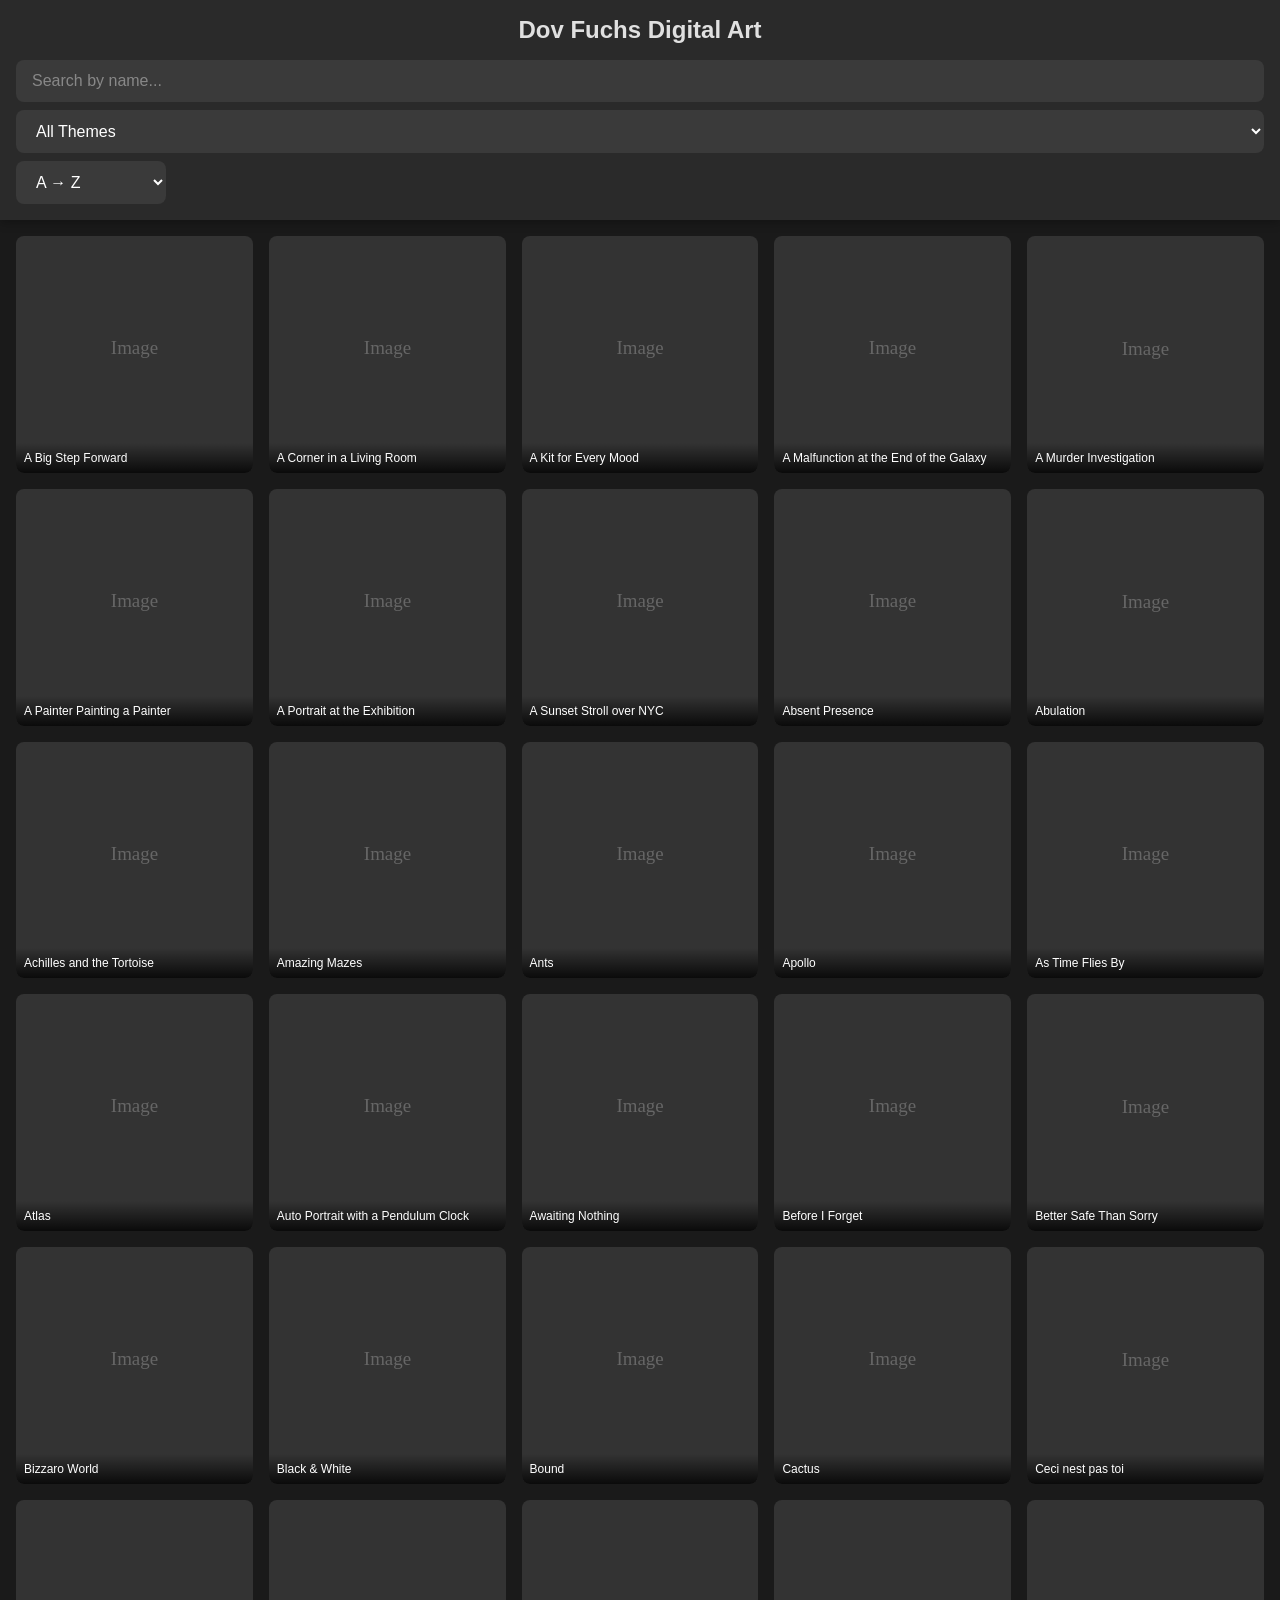
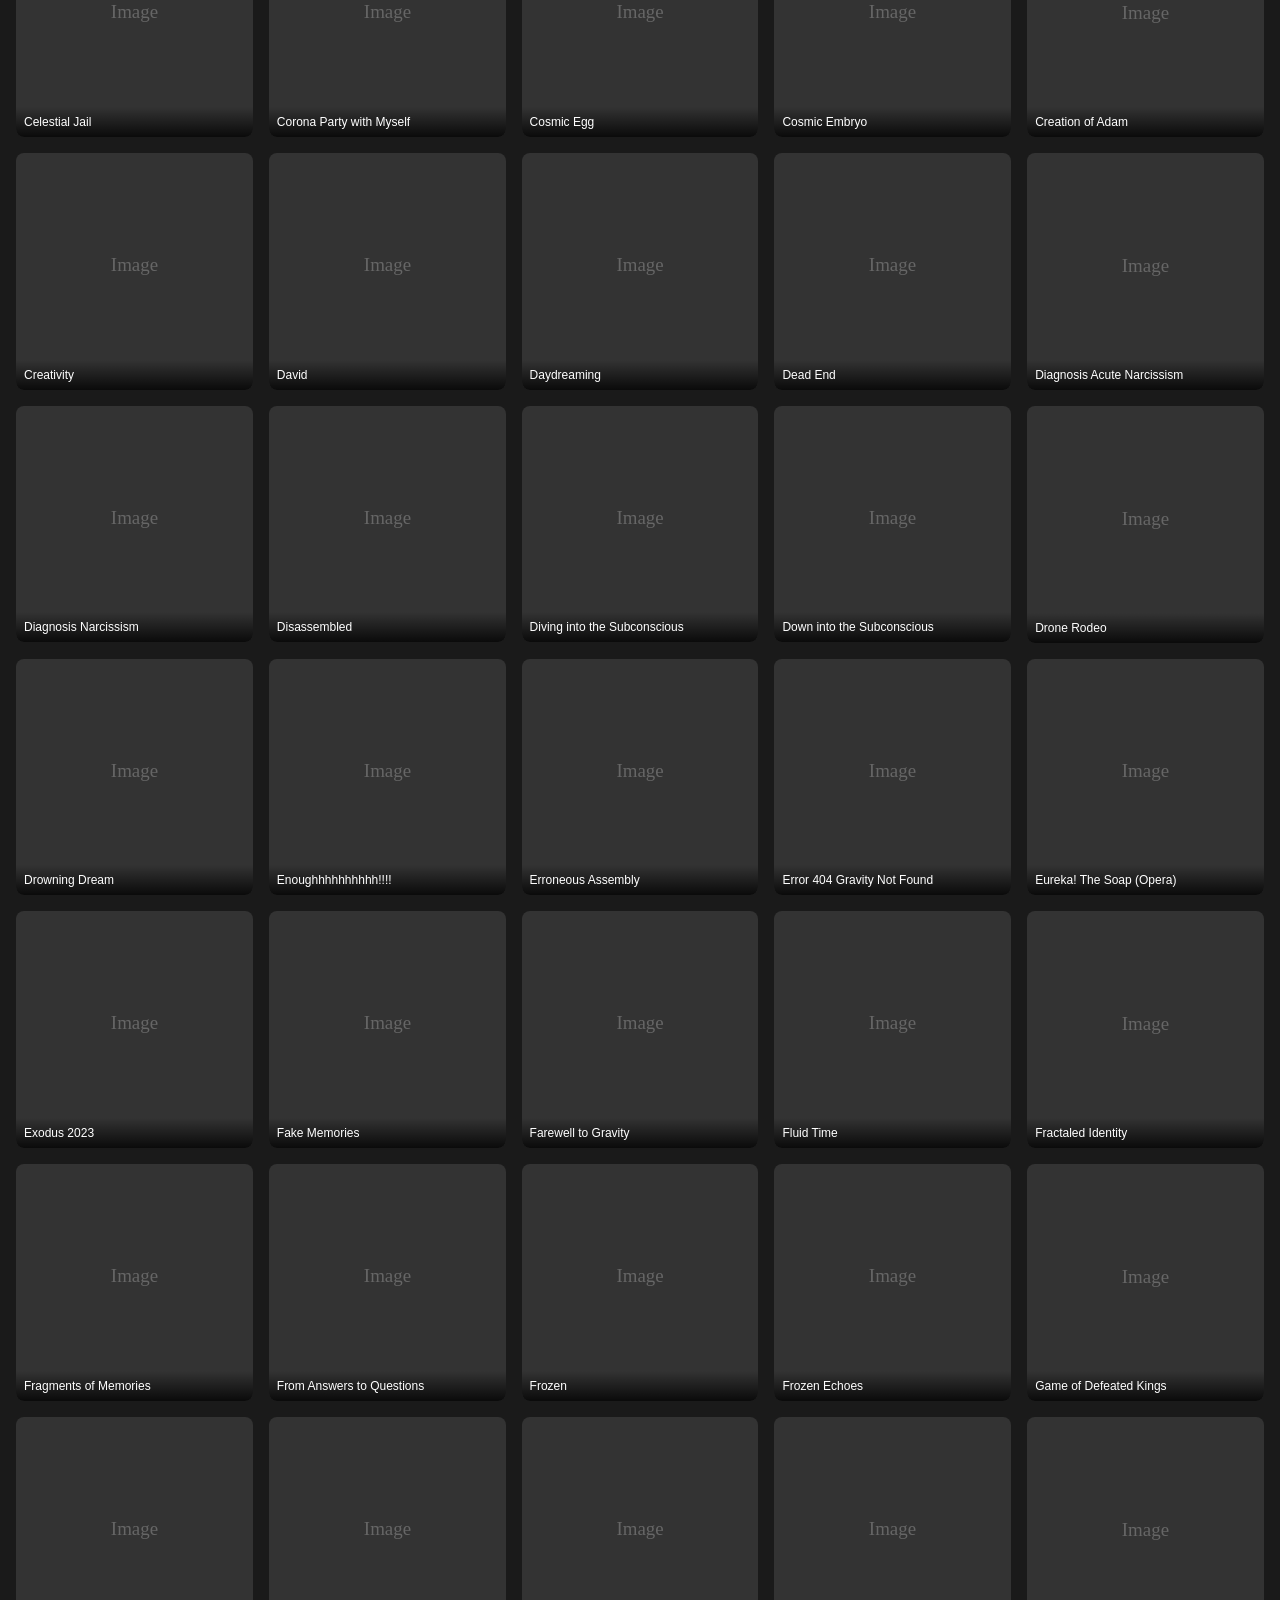
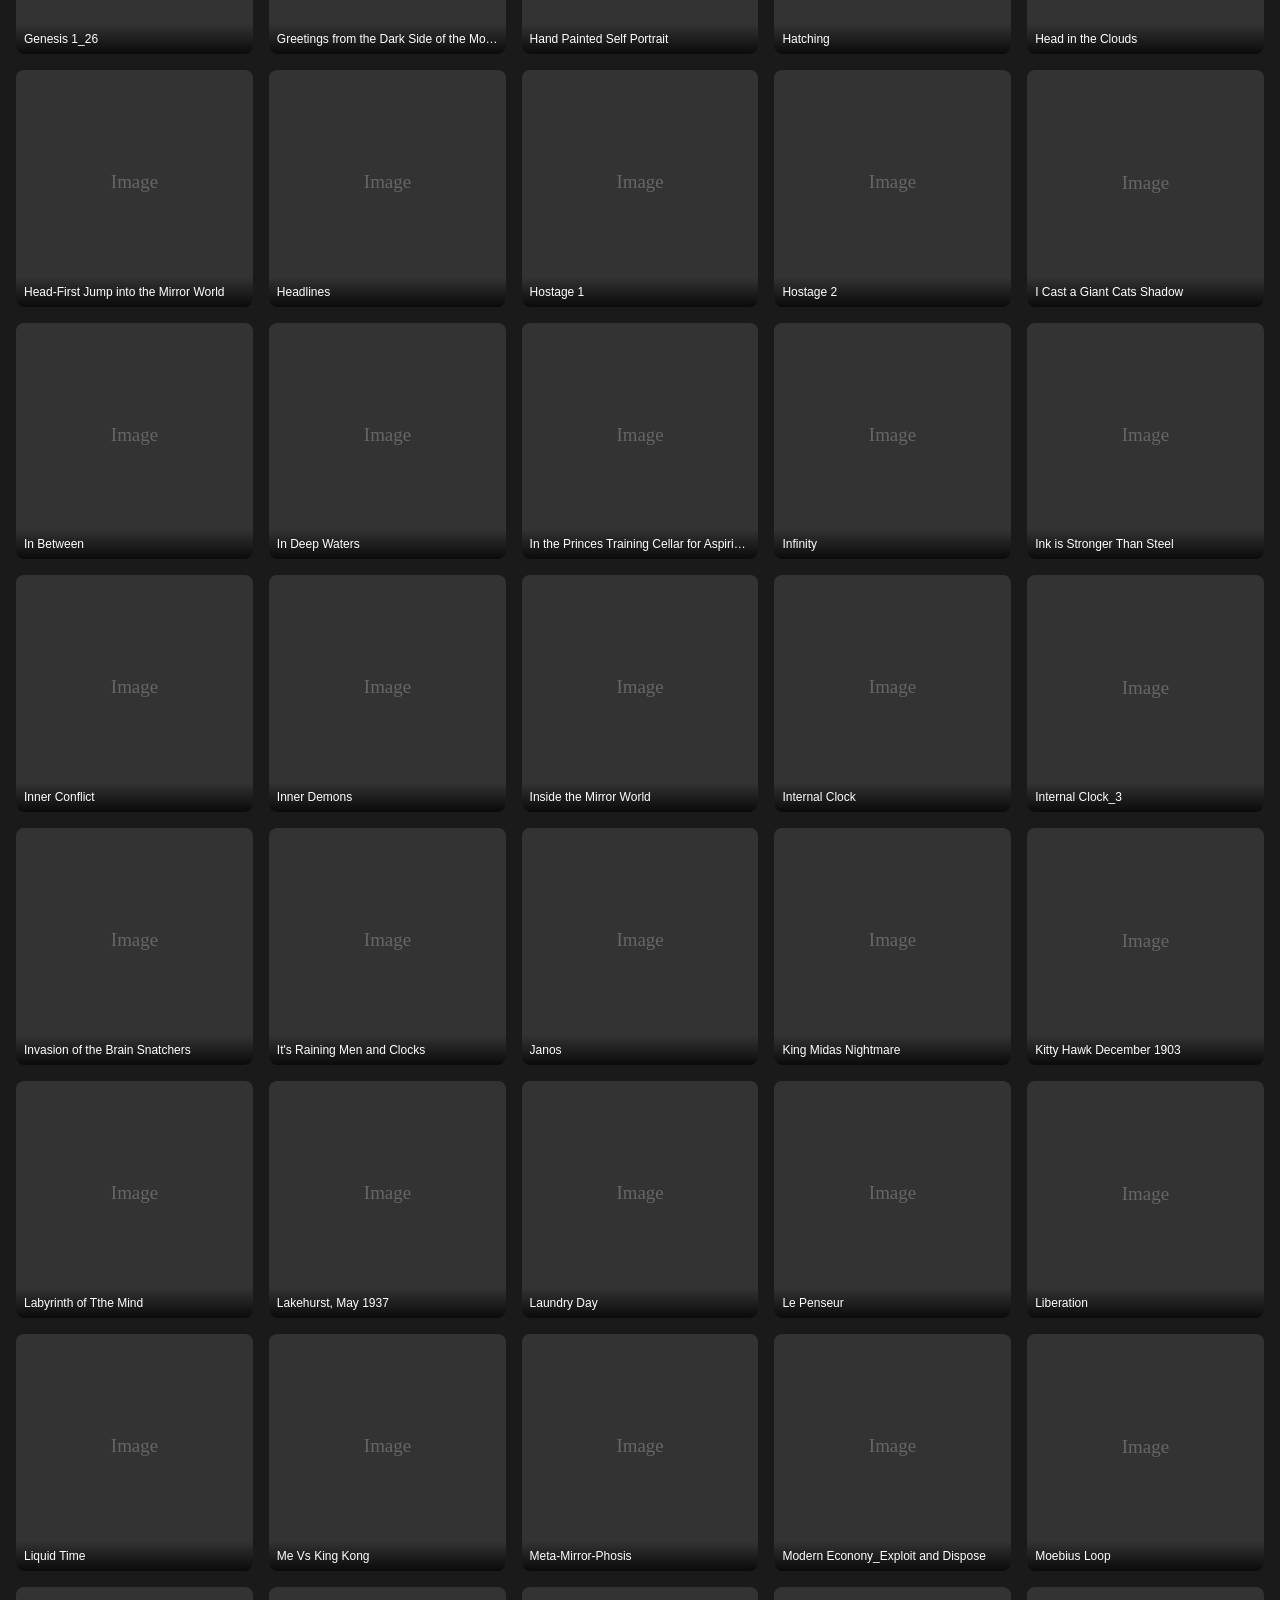
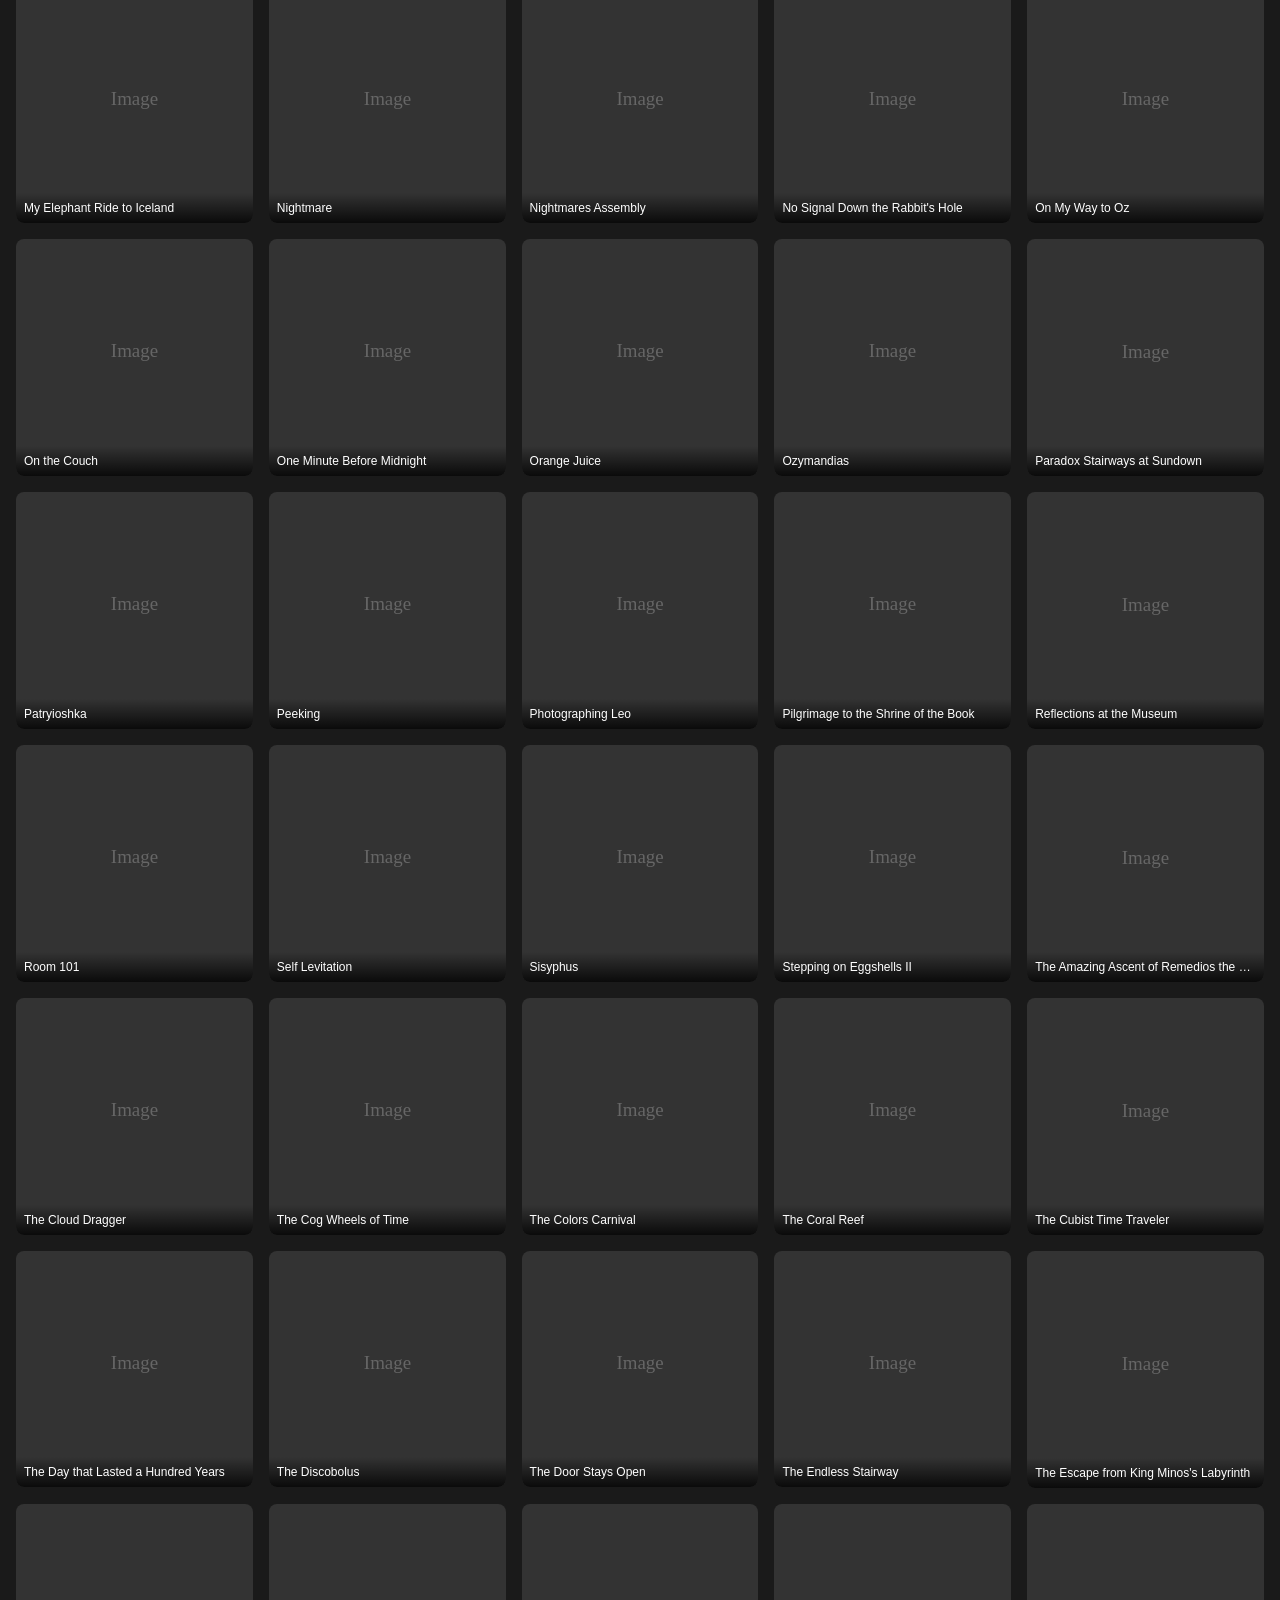
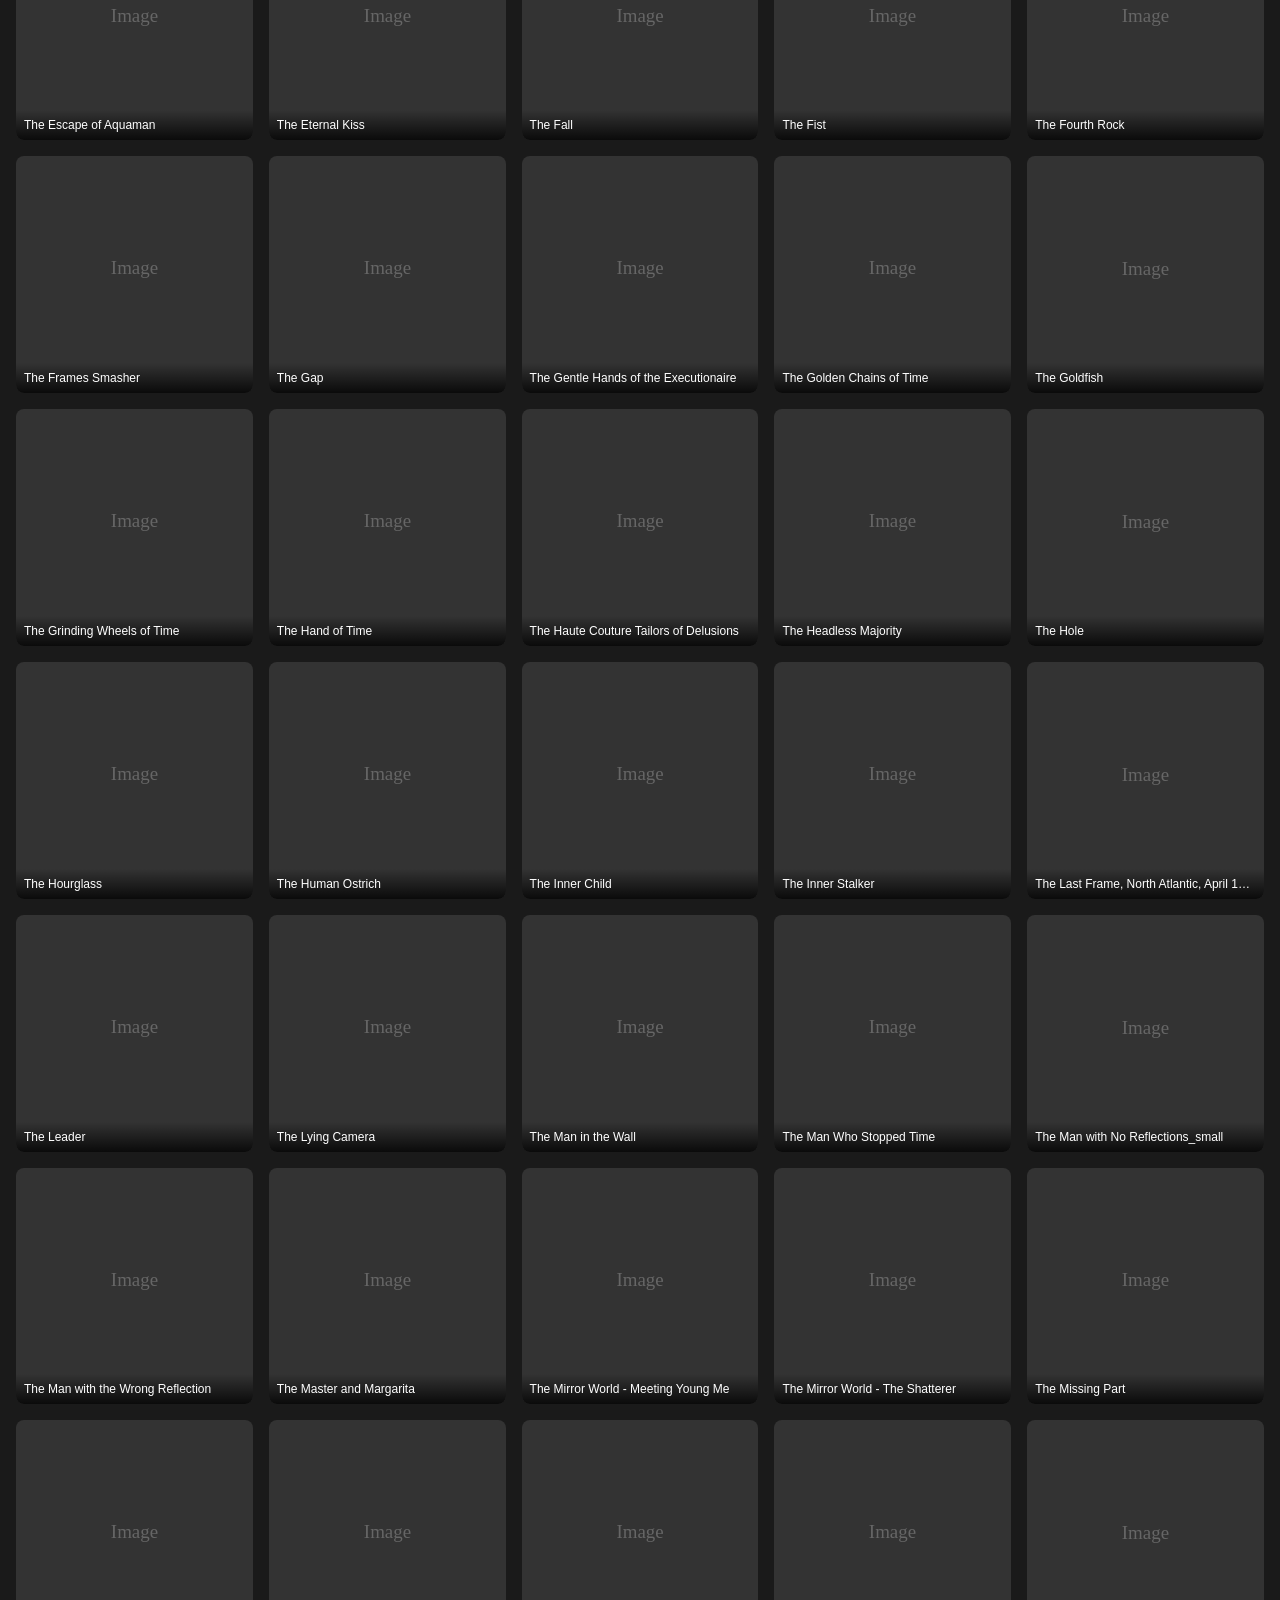
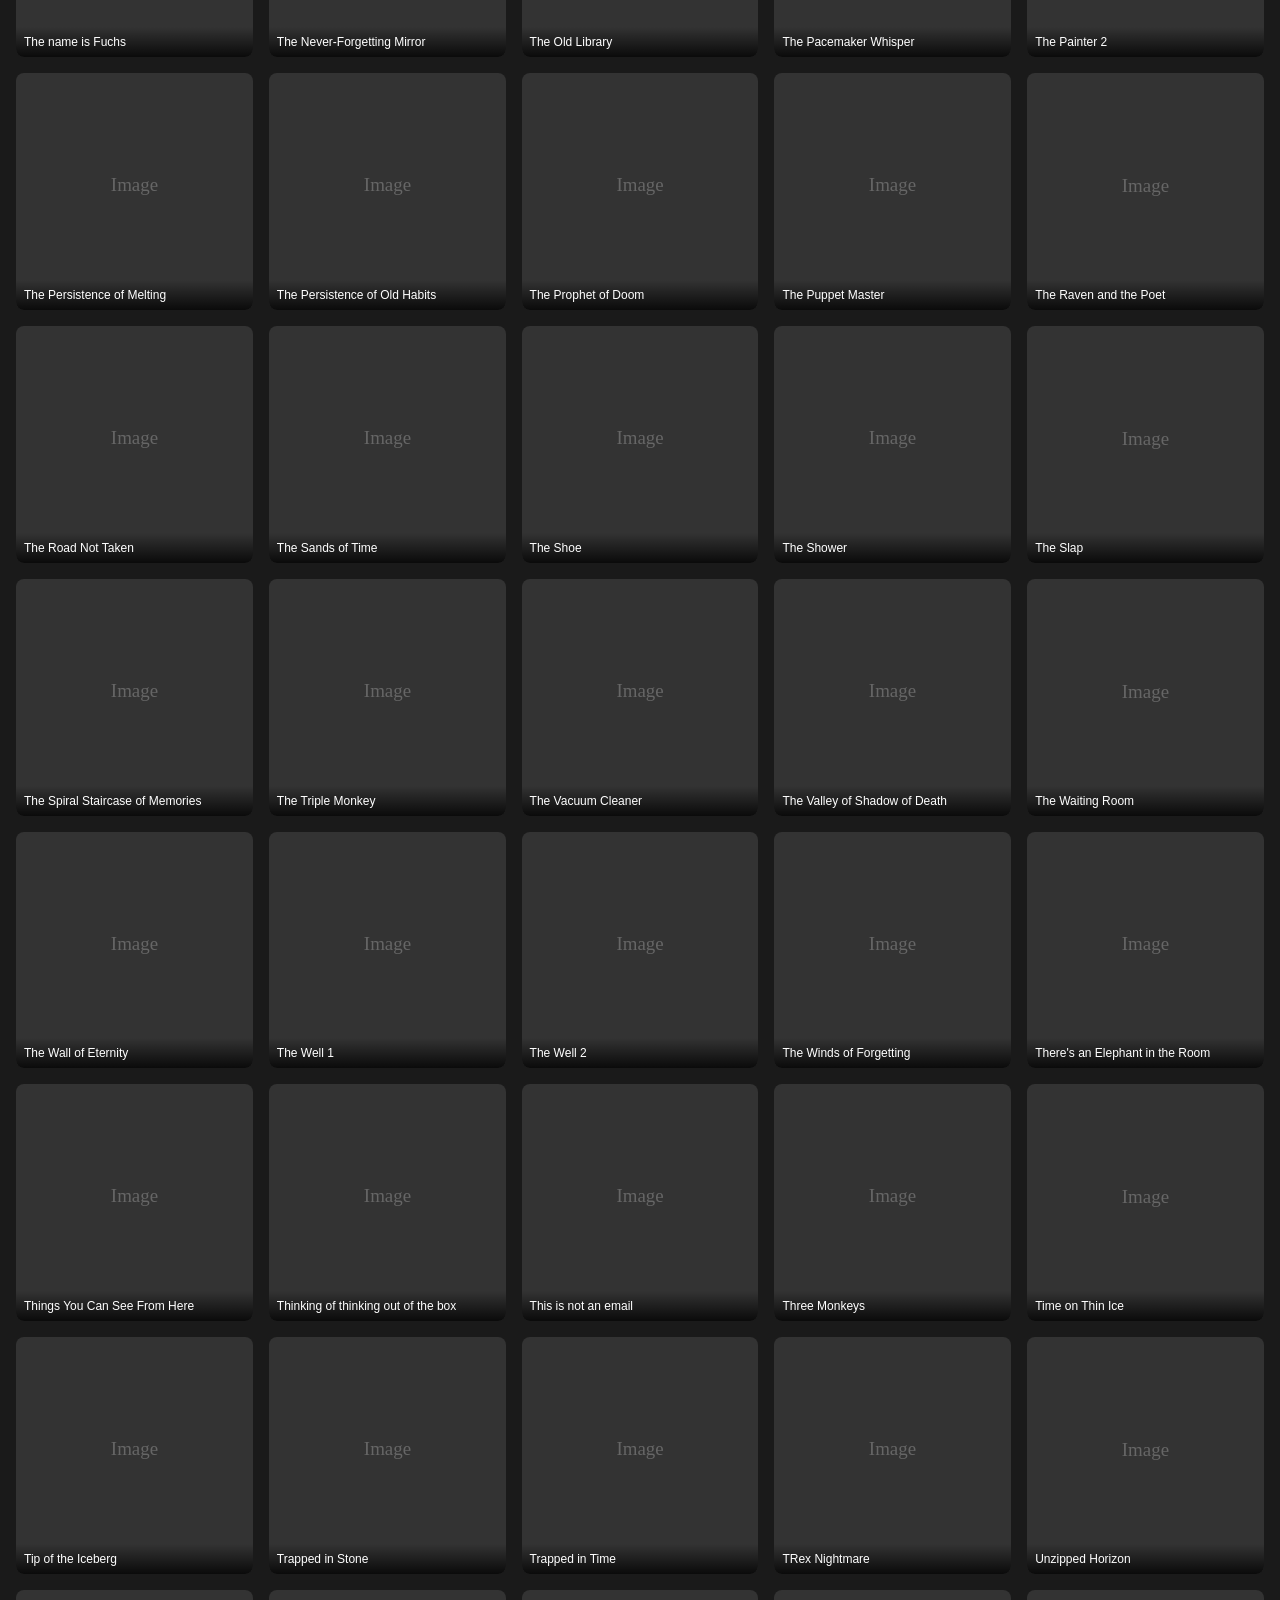
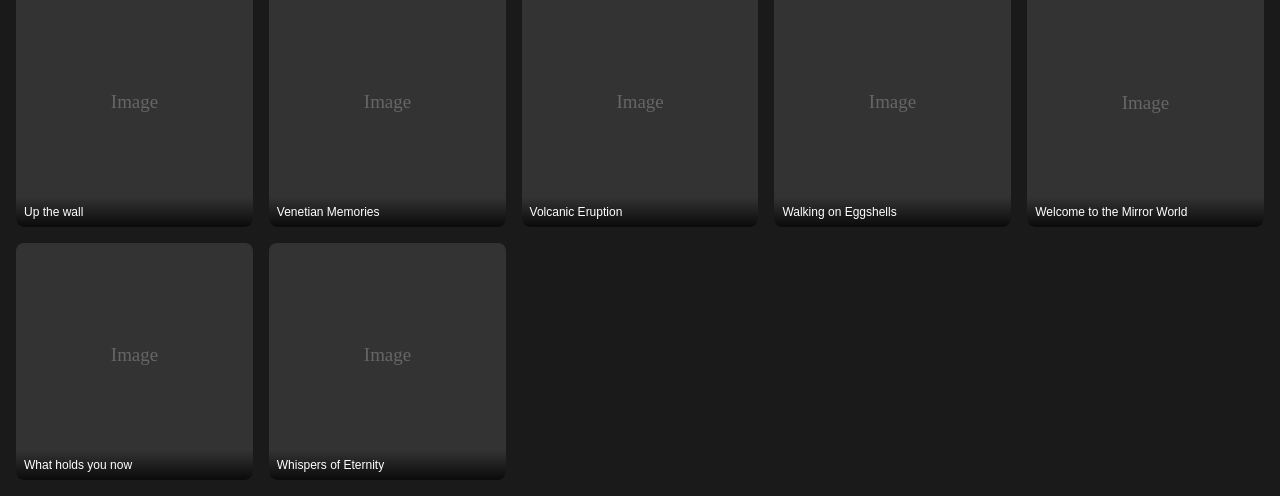
==== index.html @ aab22cb9 "Initial commit (static app)" ====
<!DOCTYPE html>
<html lang="en">
<head>
    <meta charset="UTF-8">
    <meta name="viewport" content="width=device-width, initial-scale=1.0">
    <title>Dov Fuchs Digital Art</title>
    <link rel="stylesheet" href="style.css">
    <link rel="manifest" href="manifest.json">
    <link rel="apple-touch-icon" href="Icon.jpg">
</head>
<body>
    <header>
        <h1>Dov Fuchs Digital Art</h1>
        <div class="search-container">
            <input type="text" id="searchInput" placeholder="Search by name...">
            <select id="themeFilter">
                <option value="">All Themes</option>
            </select>
            <select id="sortOrder">
                <option value="a-z">A → Z</option>
                <option value="z-a">Z → A</option>
                <option value="newest">Newest First</option>
                <option value="oldest">Oldest First</option>
                <option value="random">Random</option>
            </select>
        </div>
    </header>

    <main>
        <div id="gallery" class="gallery"></div>
    </main>

    <div id="modal" class="modal">
        <div class="modal-content">
            <span class="close">&times;</span>
            <img id="modalImage" src="" alt="">
            <div class="modal-info">
                <h2 id="modalTitle"></h2>
                <p id="modalDescription"></p>
                <div id="modalThemes" class="themes"></div>
            </div>
        </div>
    </div>

    <div id="loading" class="loading">Loading images...</div>

    <script src="app.js"></script>
</body>
</html>
---- style.css ----
* {
    margin: 0;
    padding: 0;
    box-sizing: border-box;
}

body {
    font-family: -apple-system, BlinkMacSystemFont, 'Segoe UI', Roboto, Oxygen, Ubuntu, sans-serif;
    background-color: #1a1a1a;
    color: #fff;
    min-height: 100vh;
}

header {
    background-color: #2a2a2a;
    padding: 1rem;
    position: sticky;
    top: 0;
    z-index: 100;
    box-shadow: 0 2px 10px rgba(0, 0, 0, 0.3);
}

header h1 {
    font-size: 1.5rem;
    margin-bottom: 1rem;
    text-align: center;
    color: #e0e0e0;
}

.search-container {
    display: flex;
    gap: 0.5rem;
    flex-wrap: wrap;
}

#searchInput {
    flex: 1;
    min-width: 200px;
    padding: 0.75rem 1rem;
    border: none;
    border-radius: 8px;
    background-color: #3a3a3a;
    color: #fff;
    font-size: 1rem;
}

#searchInput::placeholder {
    color: #888;
}

#searchInput:focus {
    outline: 2px solid #4a9eff;
}

#themeFilter,
#sortOrder {
    padding: 0.75rem 1rem;
    border: none;
    border-radius: 8px;
    background-color: #3a3a3a;
    color: #fff;
    font-size: 1rem;
    cursor: pointer;
    min-width: 150px;
}

#themeFilter:focus,
#sortOrder:focus {
    outline: 2px solid #4a9eff;
}

main {
    padding: 1rem;
}

.gallery {
    display: grid;
    grid-template-columns: repeat(auto-fill, minmax(150px, 1fr));
    gap: 1rem;
}

@media (min-width: 768px) {
    .gallery {
        grid-template-columns: repeat(auto-fill, minmax(200px, 1fr));
    }
}

.gallery-item {
    position: relative;
    aspect-ratio: 1;
    border-radius: 8px;
    overflow: hidden;
    cursor: pointer;
    transition: transform 0.2s, box-shadow 0.2s;
}

.gallery-item:hover {
    transform: scale(1.02);
    box-shadow: 0 4px 20px rgba(0, 0, 0, 0.4);
}

.gallery-item img {
    width: 100%;
    height: 100%;
    object-fit: cover;
}

.gallery-item .title {
    position: absolute;
    bottom: 0;
    left: 0;
    right: 0;
    padding: 0.5rem;
    background: linear-gradient(transparent, rgba(0, 0, 0, 0.8));
    font-size: 0.75rem;
    white-space: nowrap;
    overflow: hidden;
    text-overflow: ellipsis;
}

/* Modal */
.modal {
    display: none;
    position: fixed;
    top: 0;
    left: 0;
    width: 100%;
    height: 100%;
    background-color: rgba(0, 0, 0, 0.95);
    z-index: 1000;
    overflow-y: auto;
}

.modal.active {
    display: flex;
    justify-content: center;
    align-items: flex-start;
    padding: 1rem;
}

.modal-content {
    max-width: 900px;
    width: 100%;
    margin-top: 2rem;
}

.close {
    position: fixed;
    top: 1rem;
    right: 1rem;
    font-size: 2rem;
    color: #fff;
    cursor: pointer;
    z-index: 1001;
    width: 40px;
    height: 40px;
    display: flex;
    align-items: center;
    justify-content: center;
    background-color: rgba(0, 0, 0, 0.5);
    border-radius: 50%;
}

.close:hover {
    background-color: rgba(255, 255, 255, 0.2);
}

#modalImage {
    width: 100%;
    border-radius: 8px;
}

.modal-info {
    padding: 1rem 0;
}

#modalTitle {
    font-size: 1.5rem;
    margin-bottom: 1rem;
    color: #fff;
}

#modalDescription {
    color: #ccc;
    line-height: 1.6;
    margin-bottom: 1rem;
}

.themes {
    display: flex;
    flex-wrap: wrap;
    gap: 0.5rem;
}

.theme-tag {
    background-color: #3a3a3a;
    padding: 0.25rem 0.75rem;
    border-radius: 20px;
    font-size: 0.8rem;
    color: #4a9eff;
}

/* Loading */
.loading {
    display: none;
    position: fixed;
    top: 50%;
    left: 50%;
    transform: translate(-50%, -50%);
    font-size: 1.2rem;
    color: #888;
}

.loading.active {
    display: block;
}

/* No results */
.no-results {
    grid-column: 1 / -1;
    text-align: center;
    padding: 2rem;
    color: #888;
    font-size: 1.2rem;
}
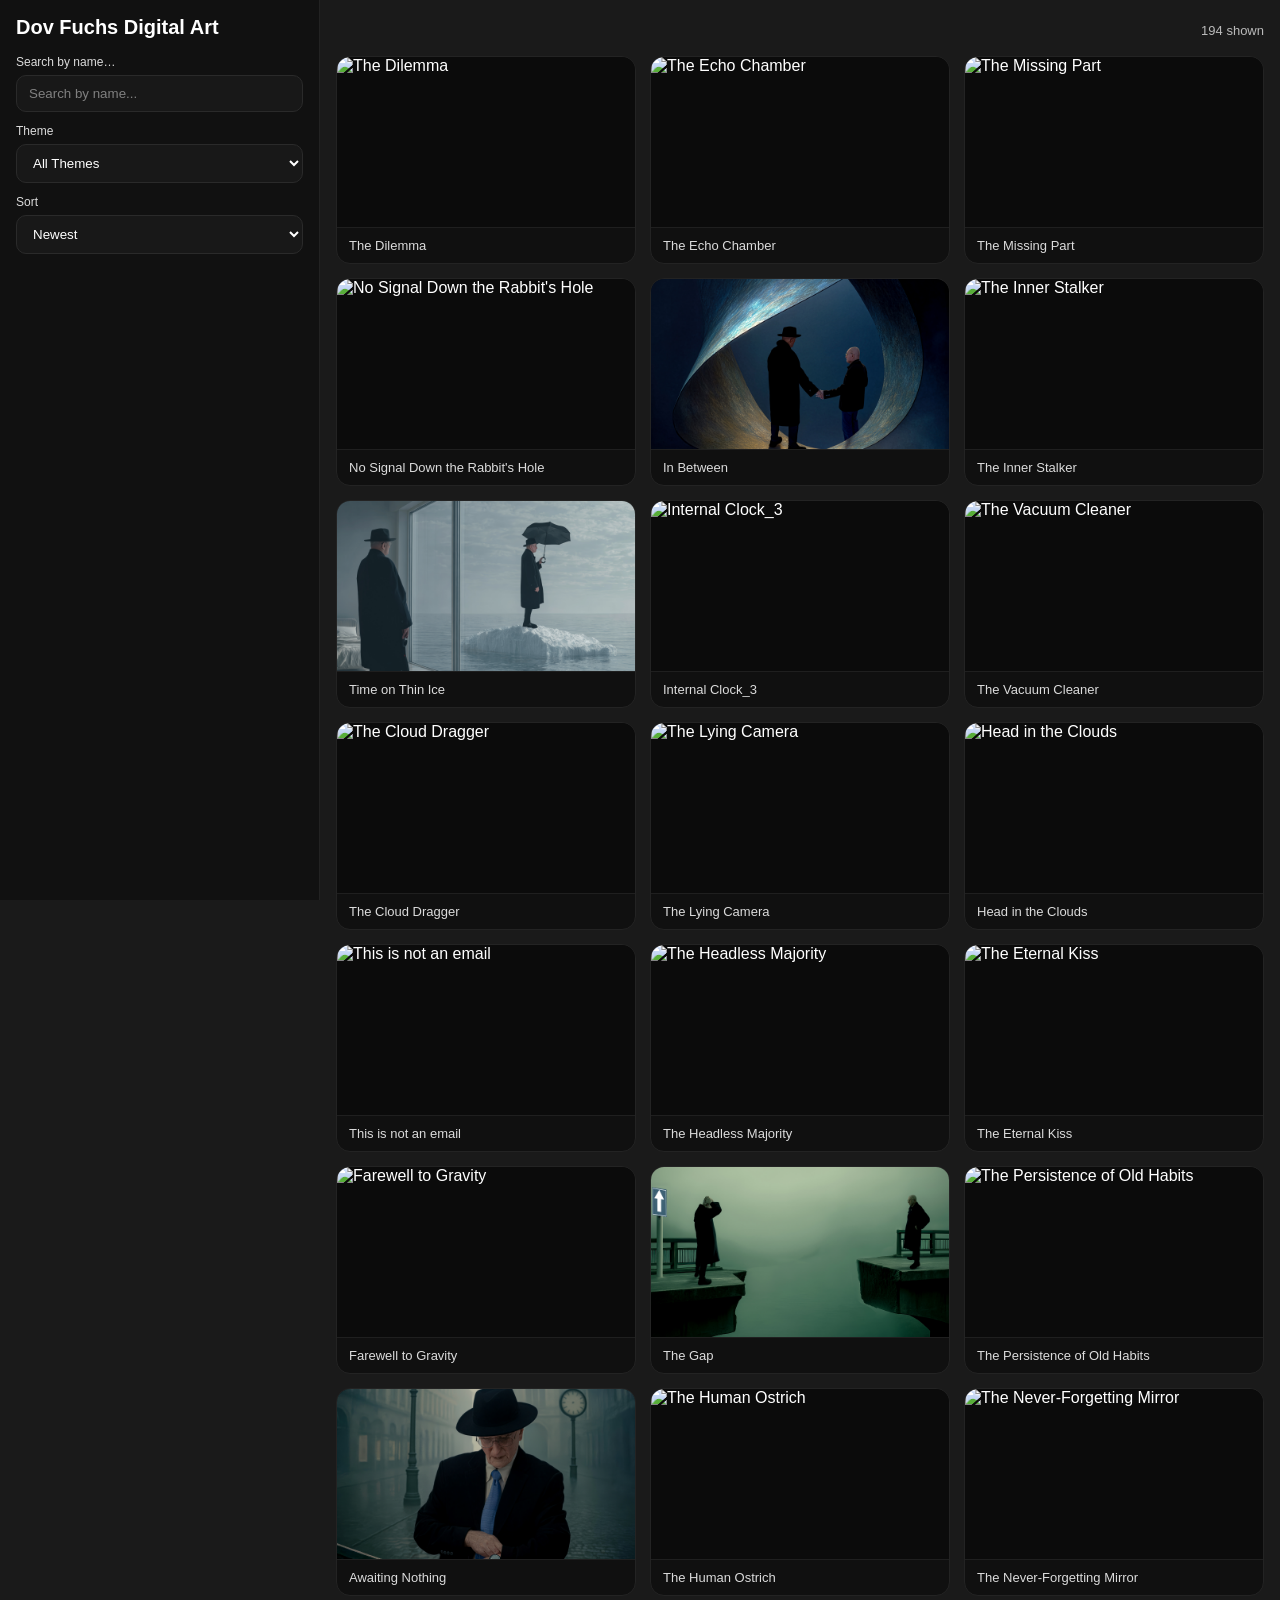
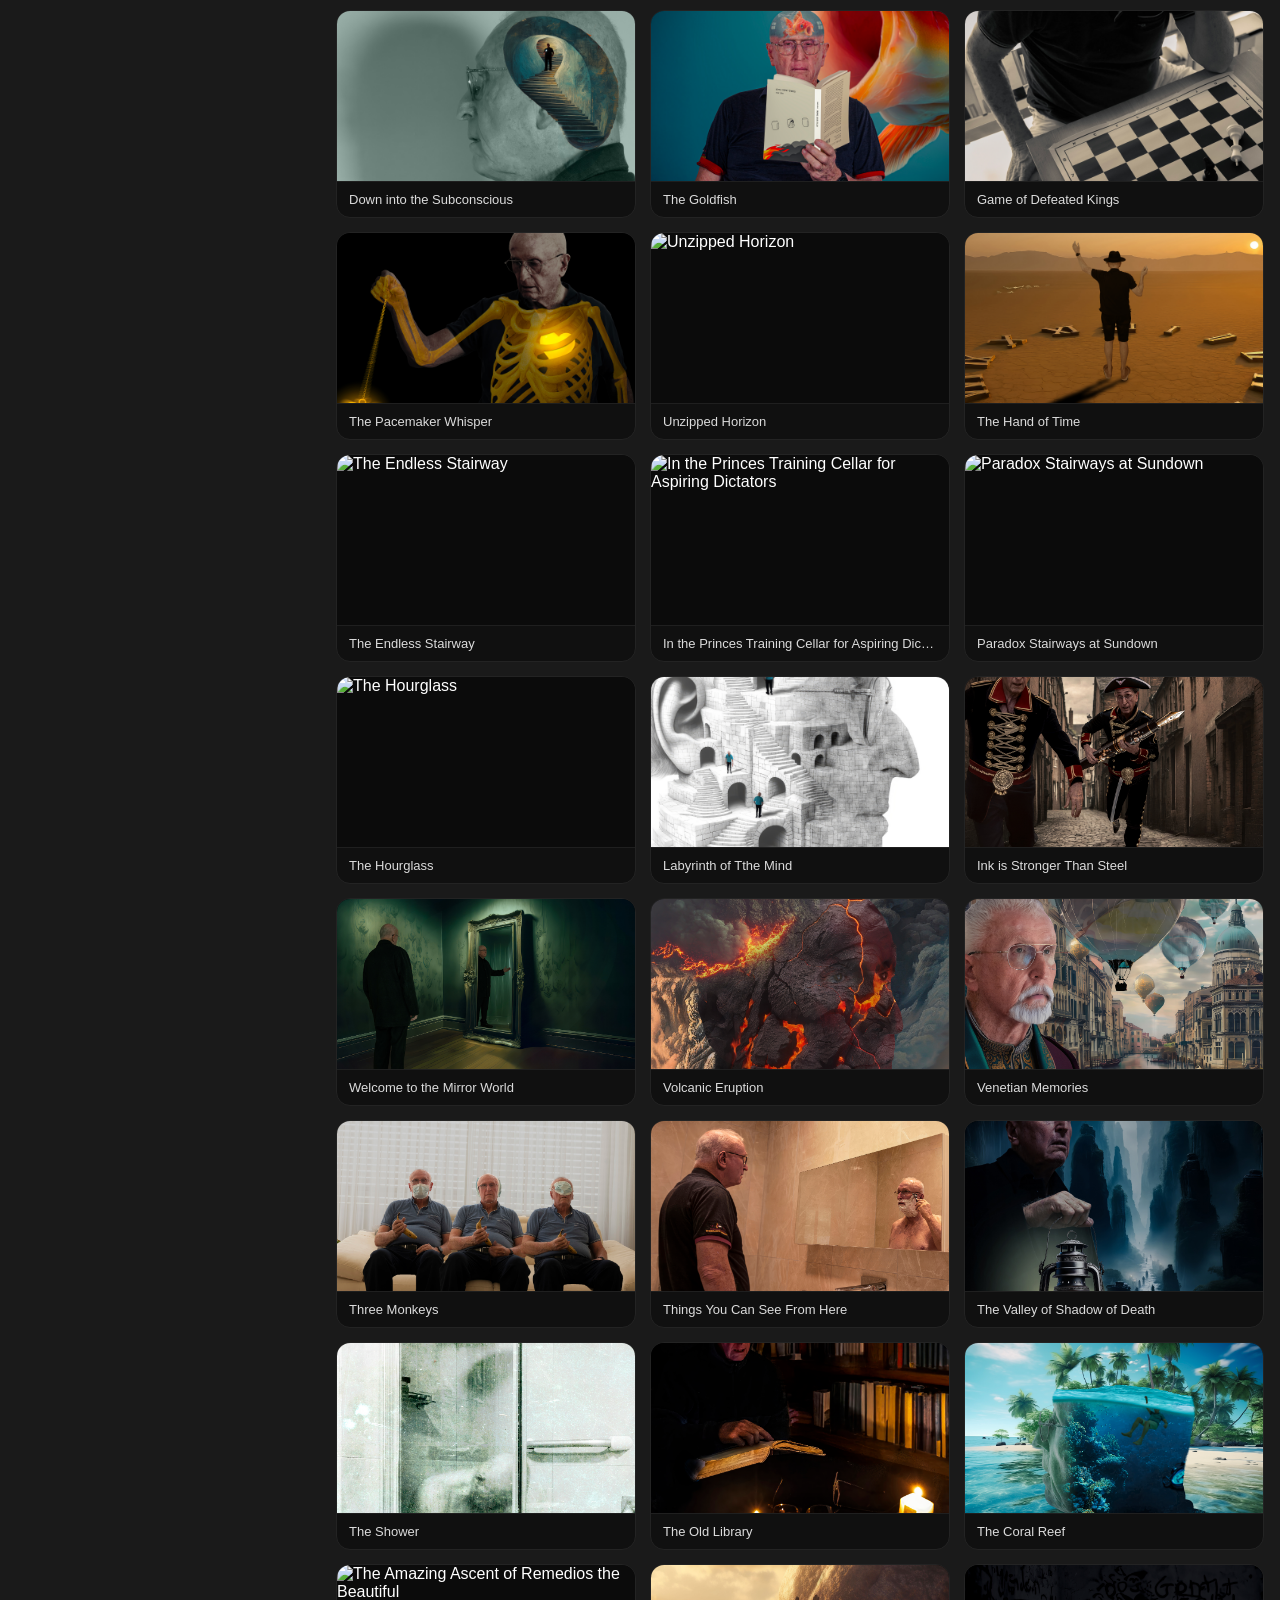
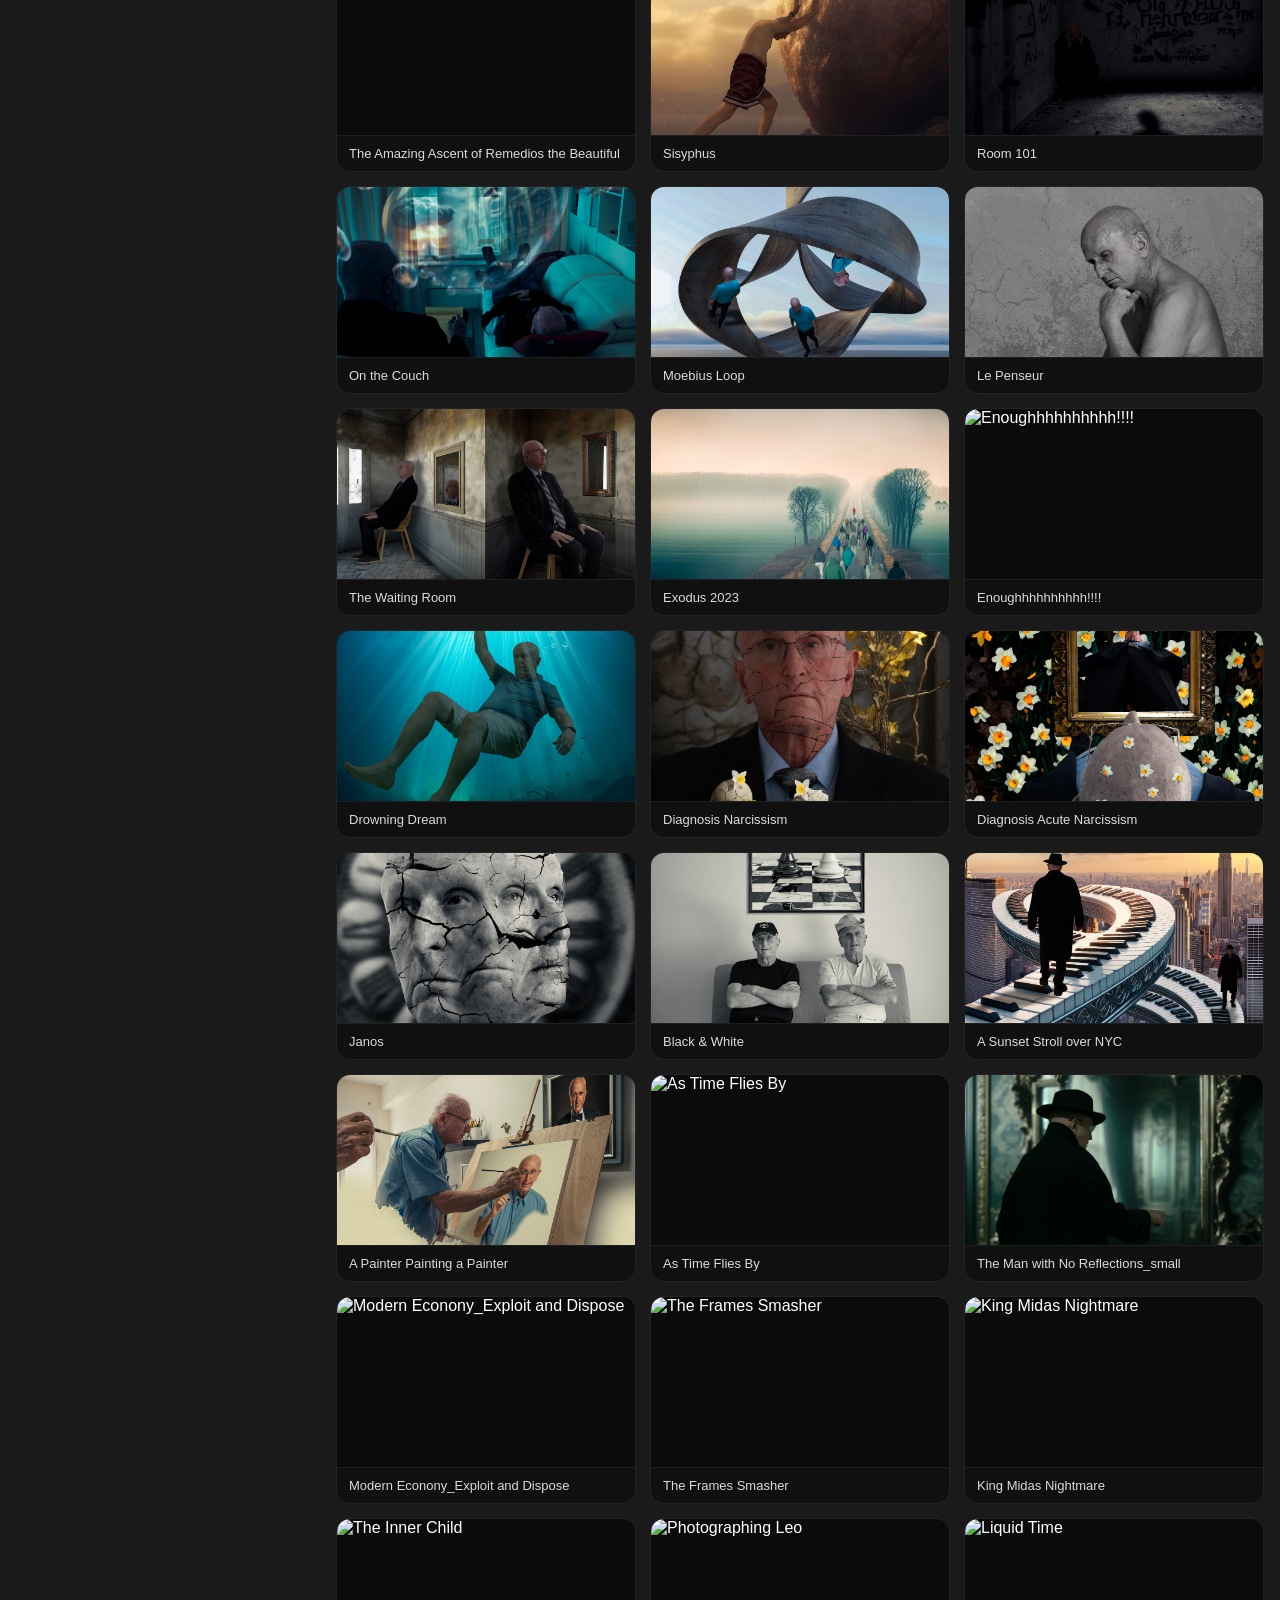
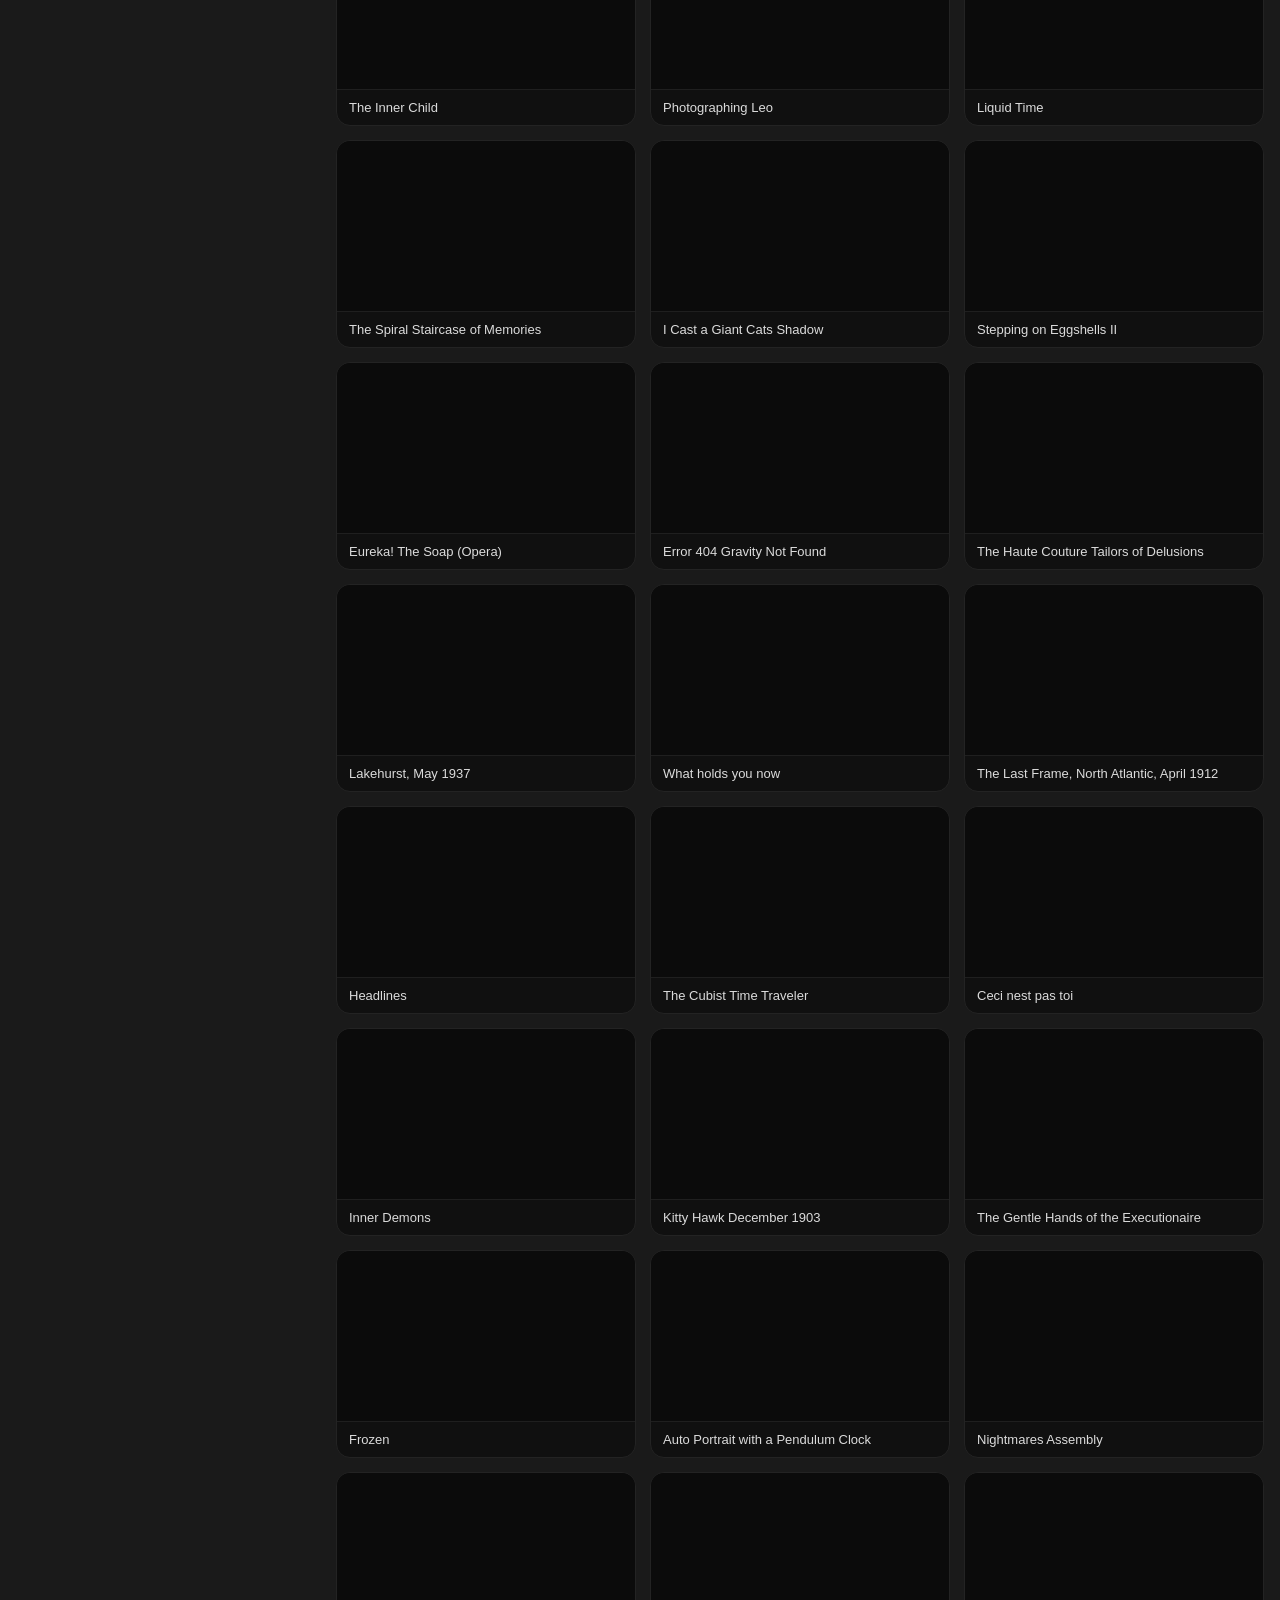
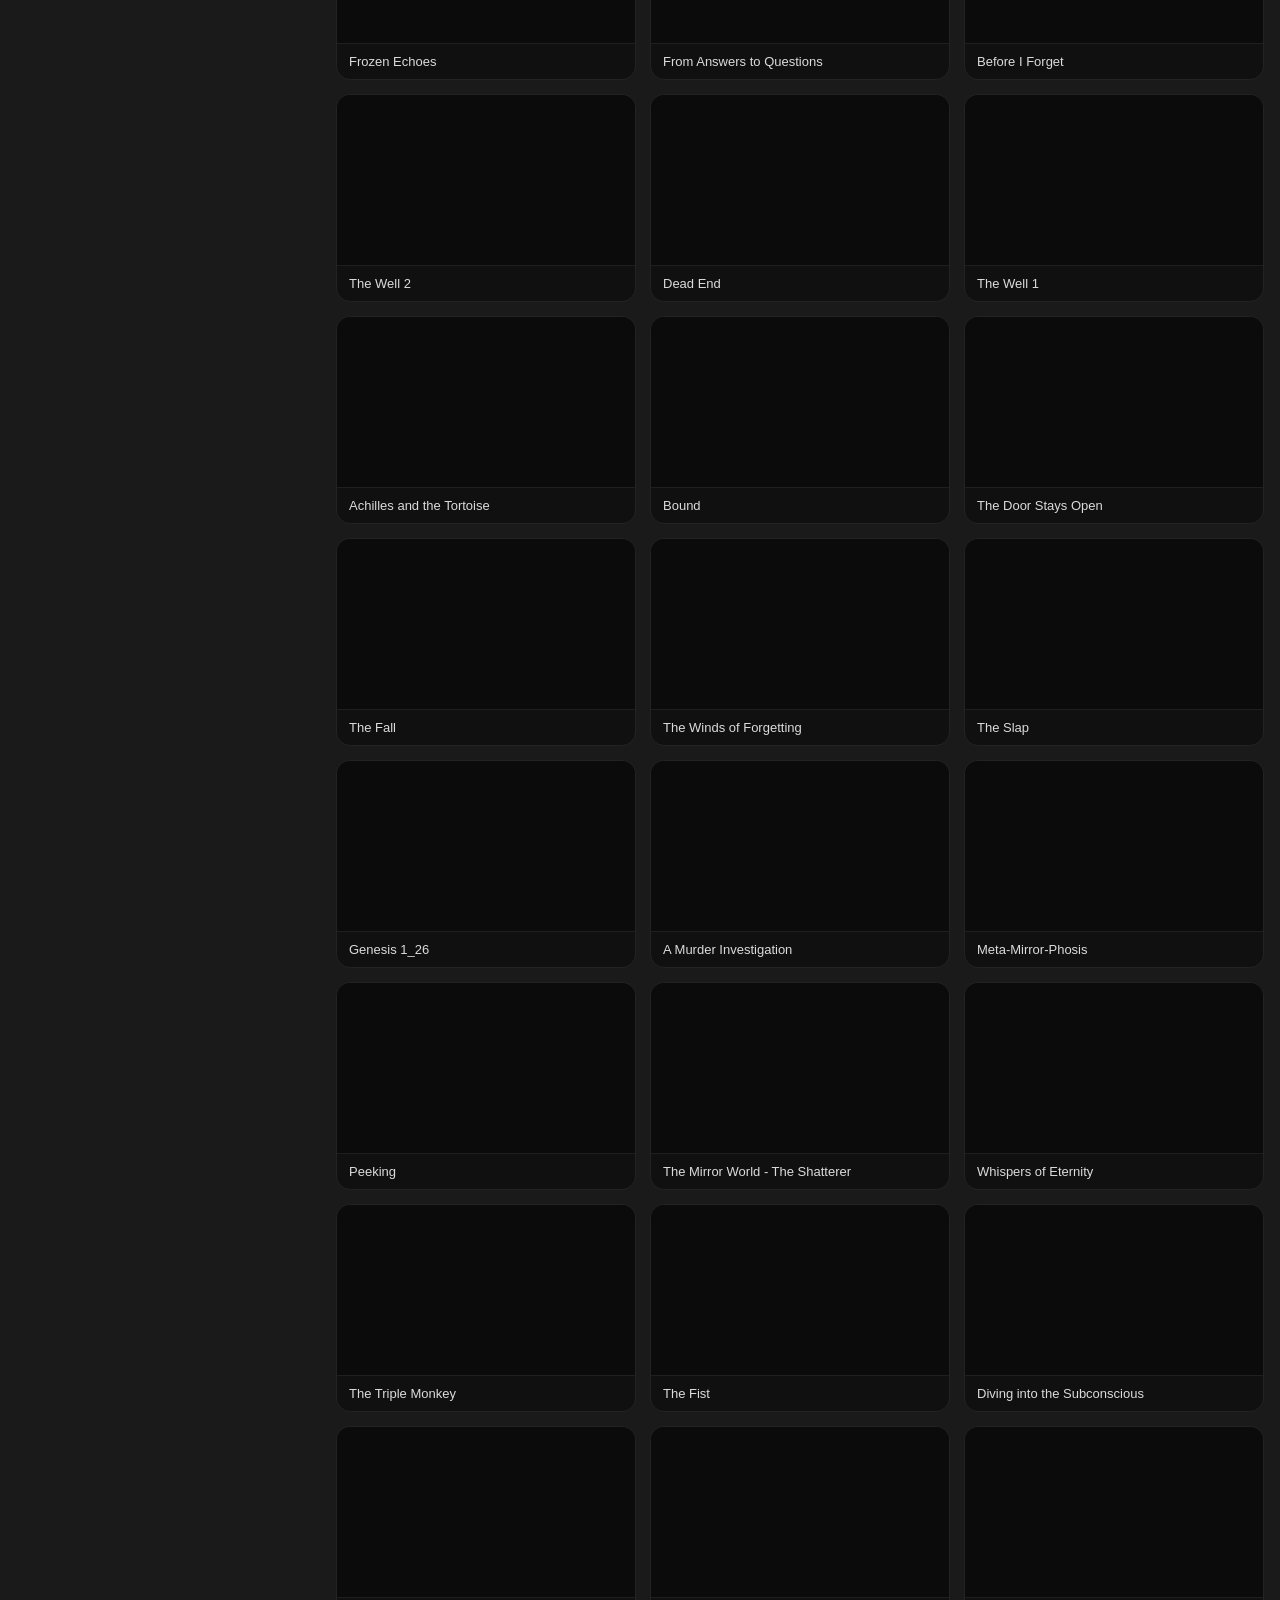
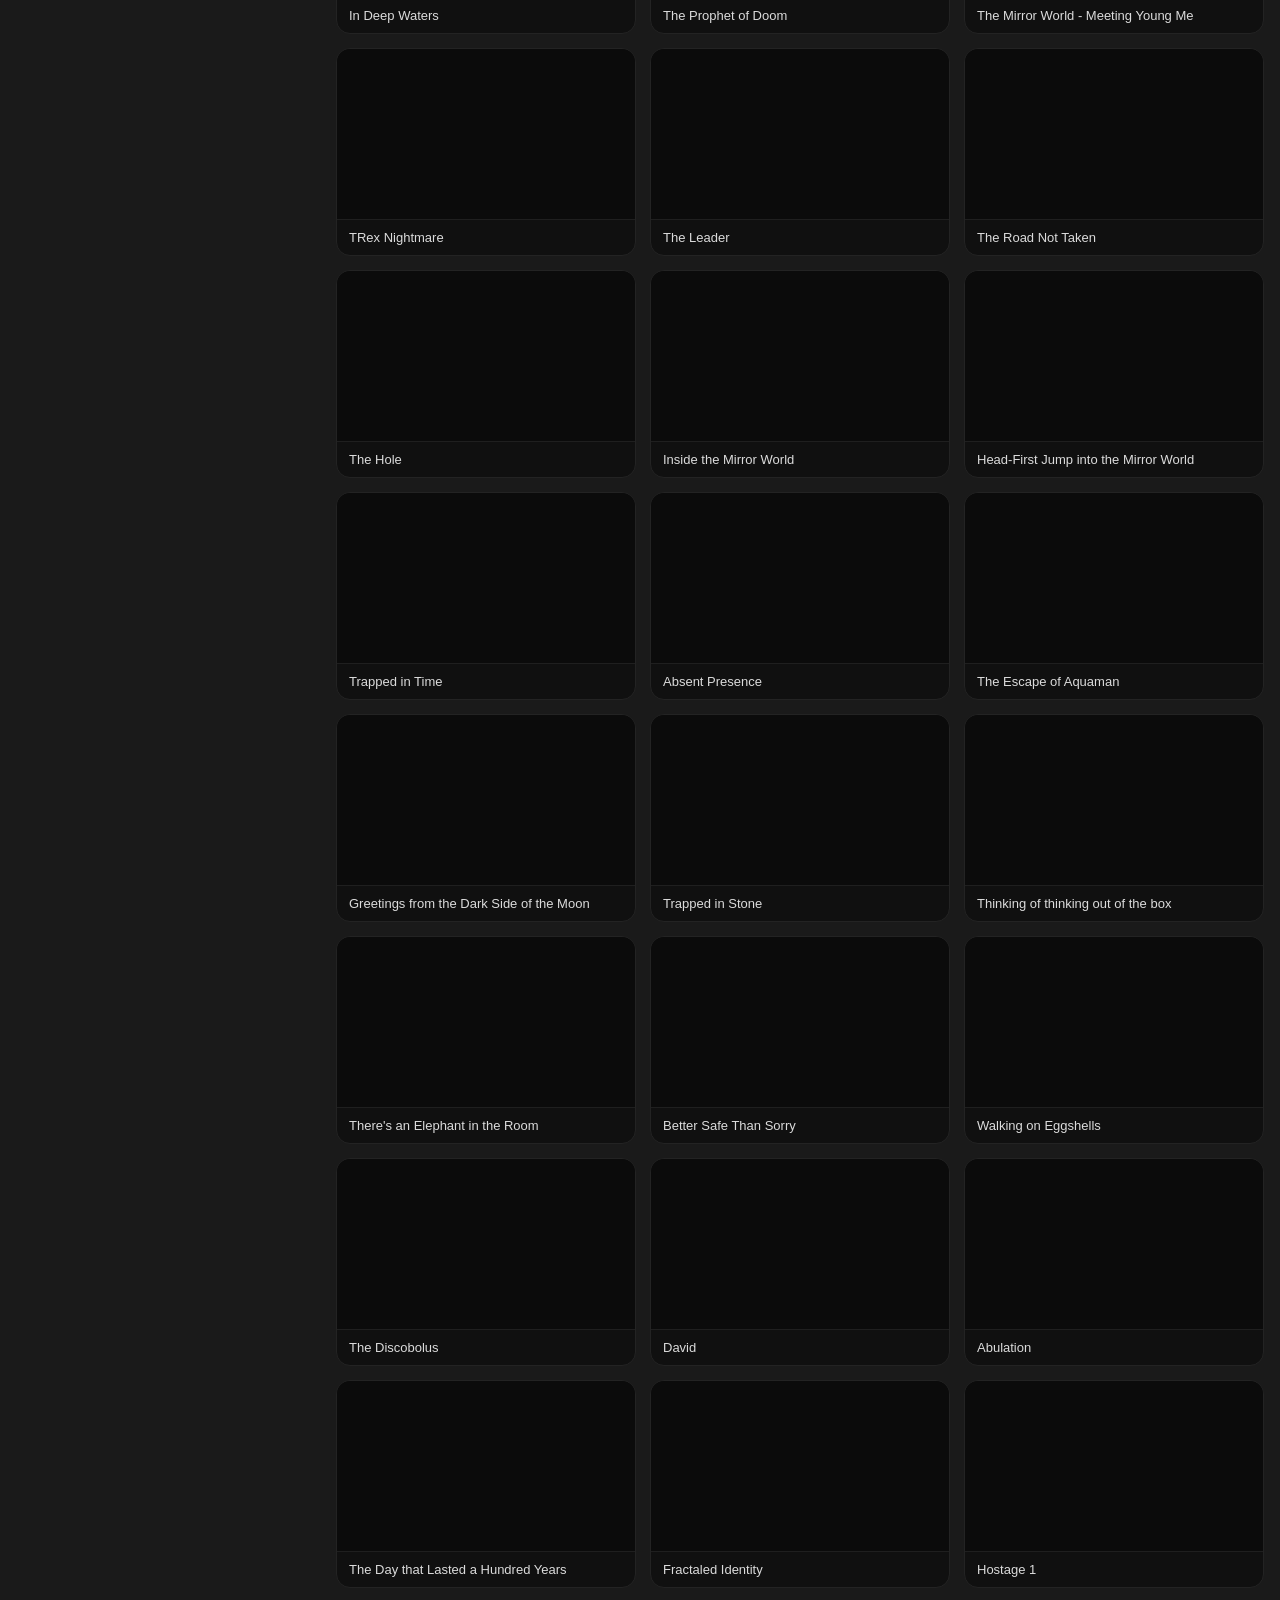
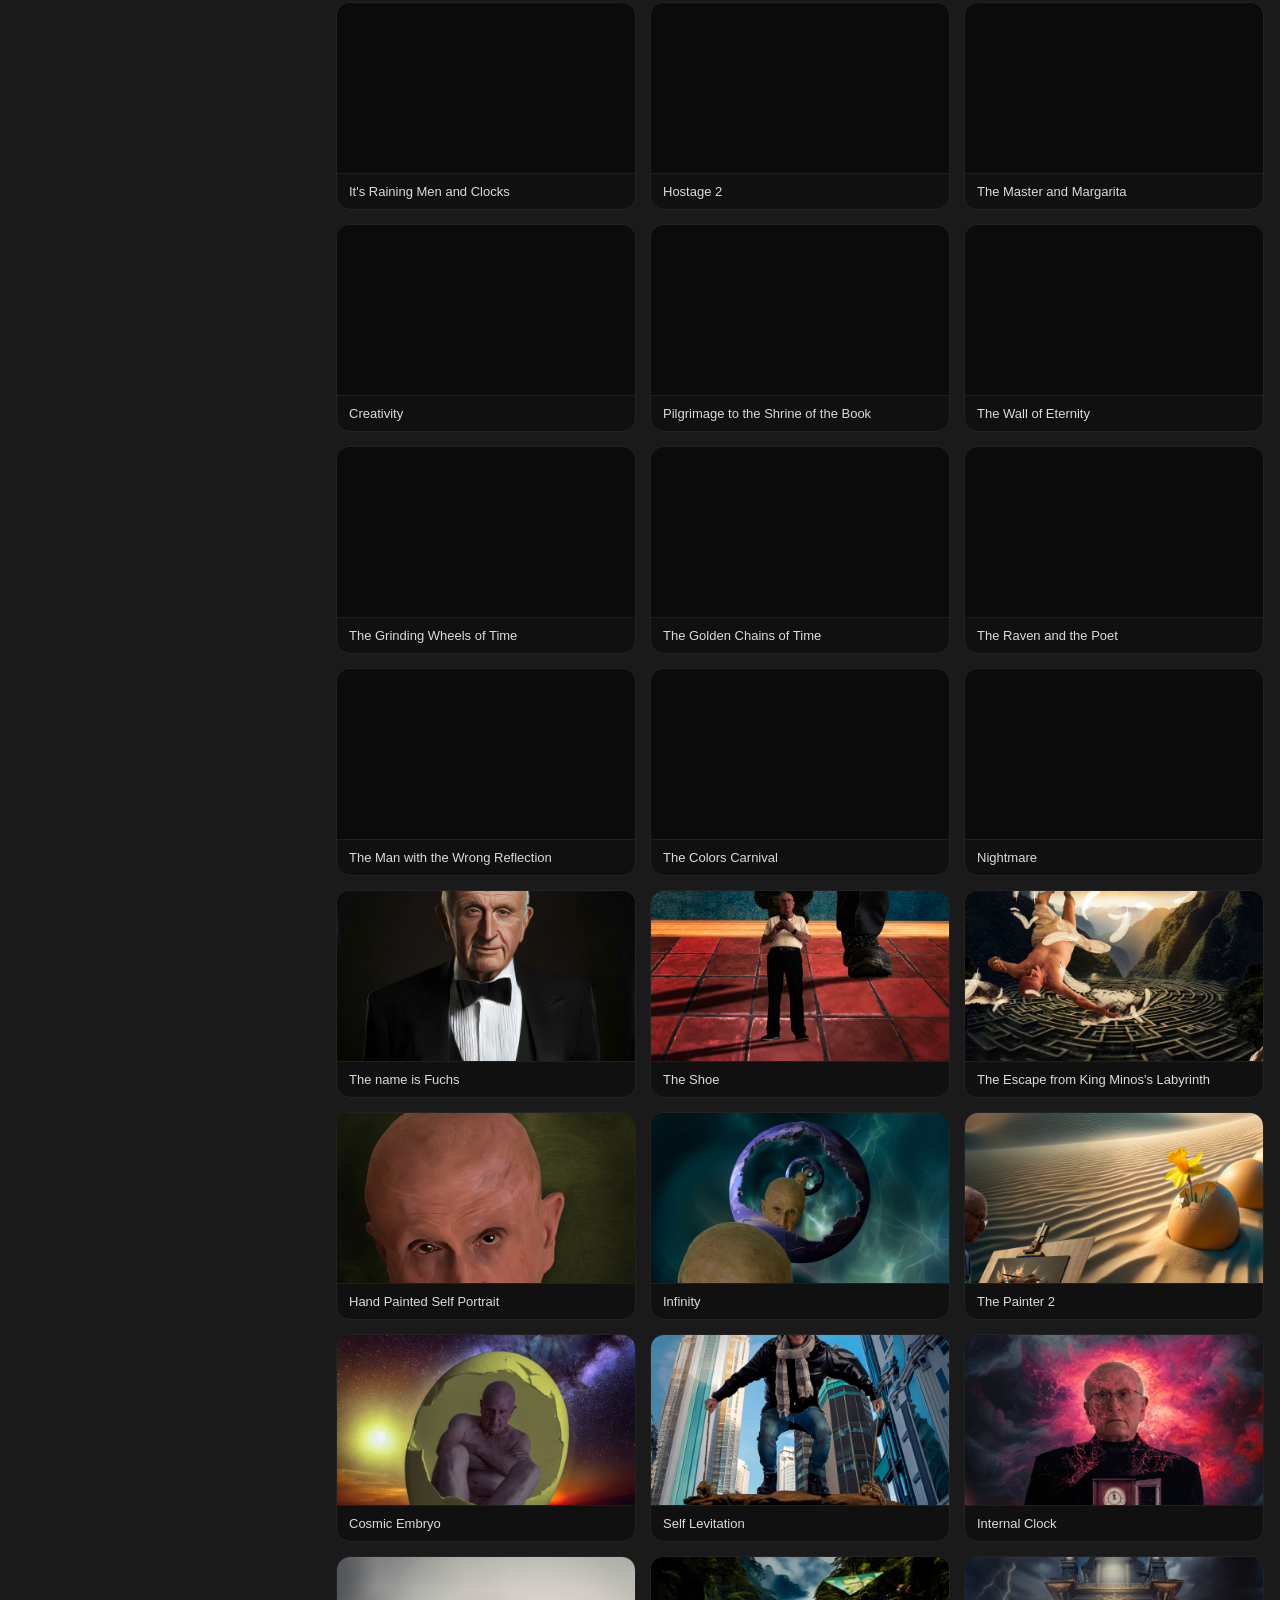
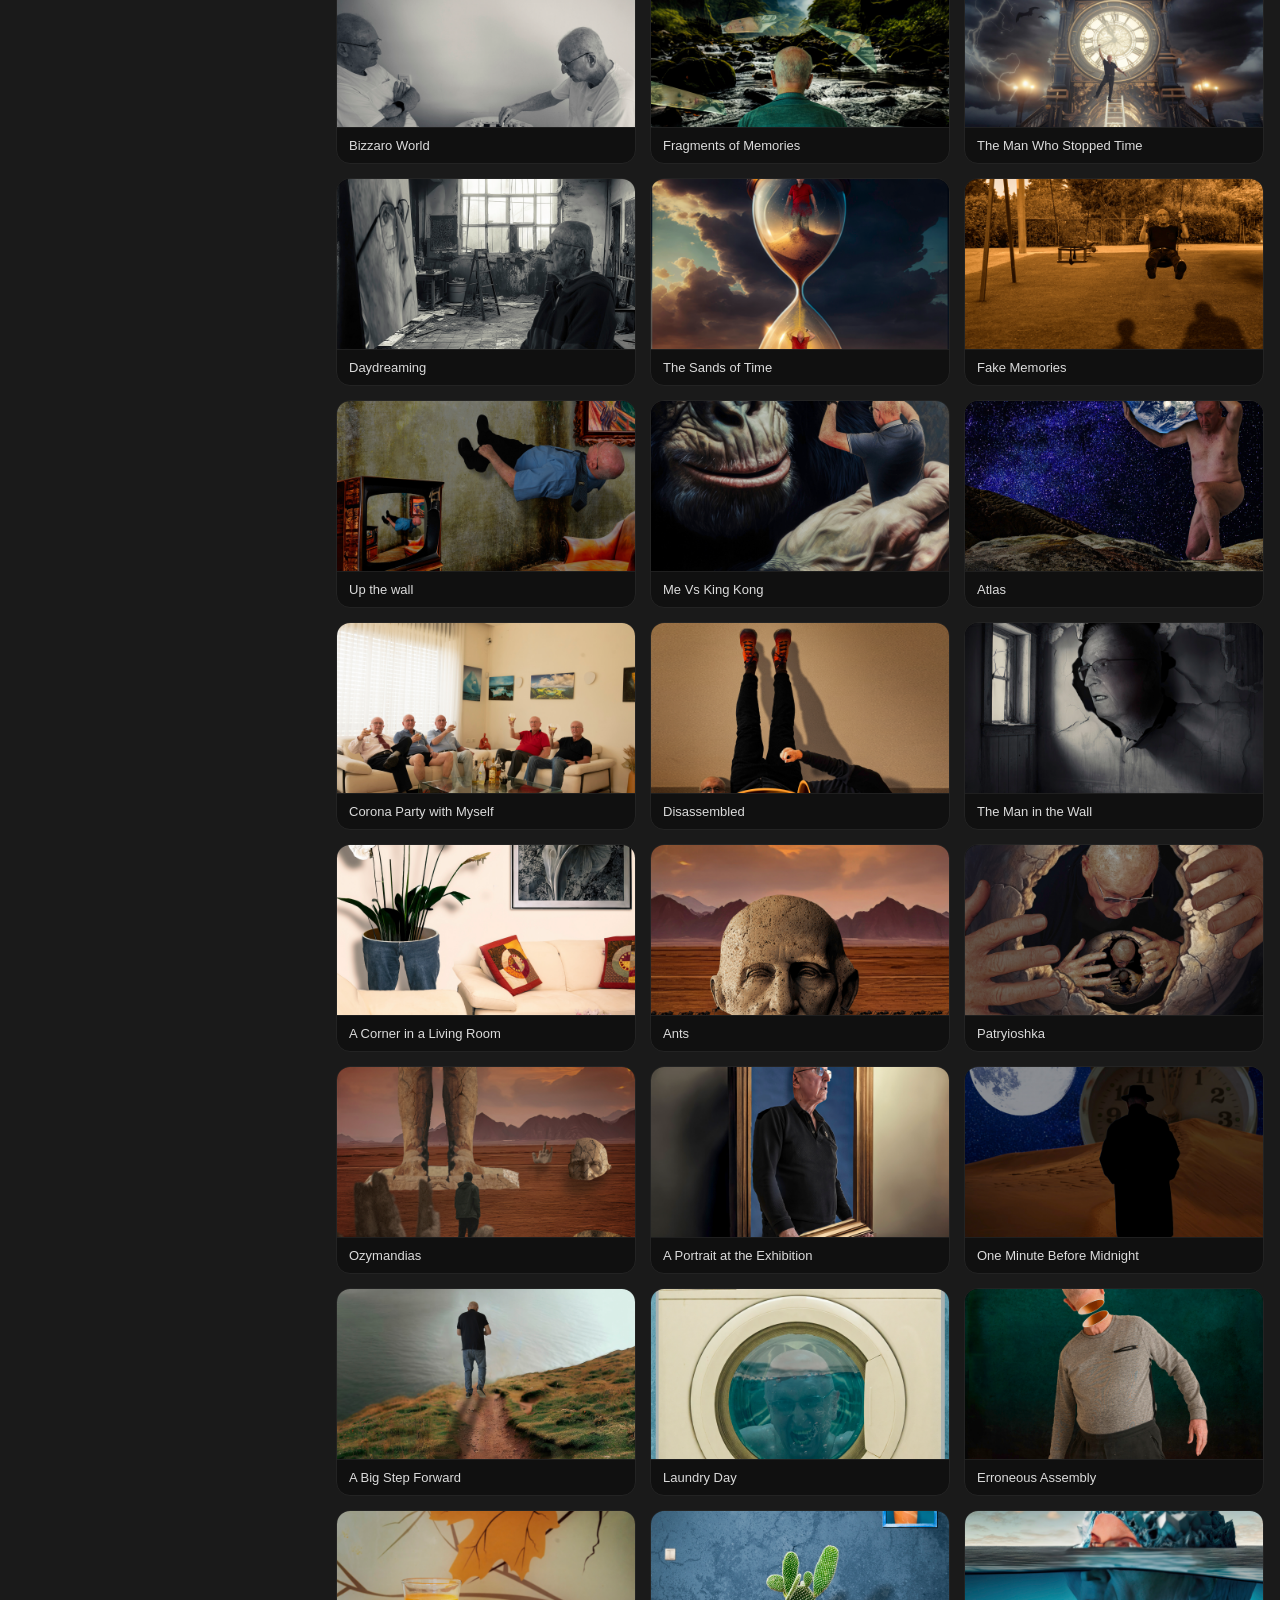
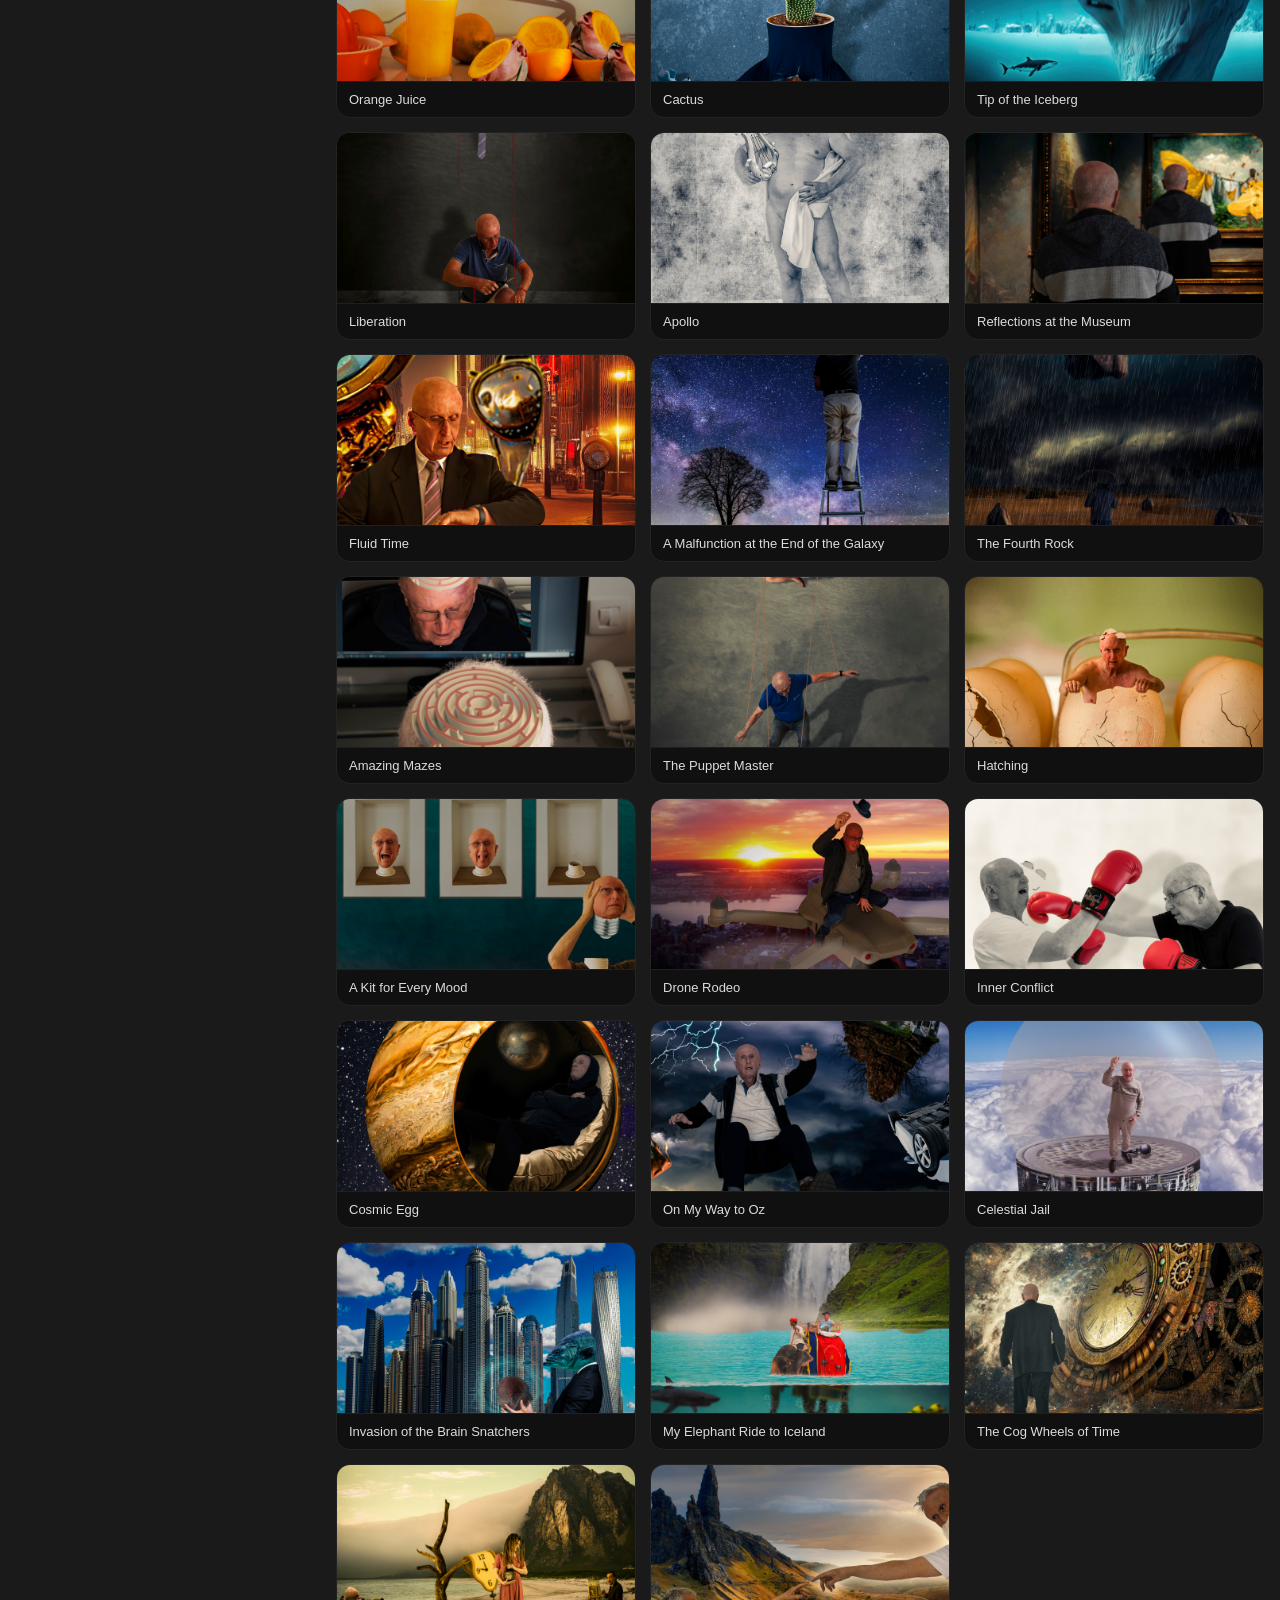
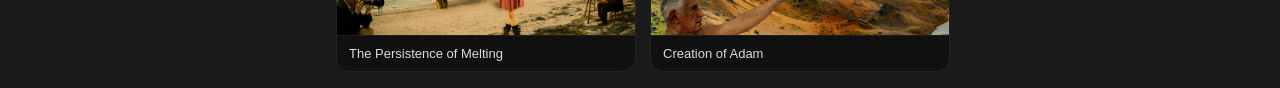
==== commit eb82b760: "Fix JSON load + sorting (Newest/Oldest) and stabilize app" ====
--- a/index.html
+++ b/index.html
@@ -1,49 +1,52 @@
-<!DOCTYPE html>
+<!doctype html>
 <html lang="en">
-<head>
-    <meta charset="UTF-8">
-    <meta name="viewport" content="width=device-width, initial-scale=1.0">
+  <head>
+    <meta charset="UTF-8" />
+    <meta name="viewport" content="width=device-width, initial-scale=1.0" />
     <title>Dov Fuchs Digital Art</title>
-    <link rel="stylesheet" href="style.css">
-    <link rel="manifest" href="manifest.json">
-    <link rel="apple-touch-icon" href="Icon.jpg">
-</head>
-<body>
-    <header>
-        <h1>Dov Fuchs Digital Art</h1>
-        <div class="search-container">
-            <input type="text" id="searchInput" placeholder="Search by name...">
-            <select id="themeFilter">
-                <option value="">All Themes</option>
-            </select>
-            <select id="sortOrder">
-                <option value="a-z">A → Z</option>
-                <option value="z-a">Z → A</option>
-                <option value="newest">Newest First</option>
-                <option value="oldest">Oldest First</option>
-                <option value="random">Random</option>
-            </select>
+    <link rel="stylesheet" href="./style.css" />
+  </head>
+
+  <body>
+    <div class="app">
+      <aside class="sidebar">
+        <div class="brand">Dov Fuchs Digital Art</div>
+
+        <label class="label" for="searchInput">Search by name…</label>
+        <input id="searchInput" class="input" type="text" placeholder="Search by name..." />
+
+        <label class="label" for="themeSelect">Theme</label>
+        <select id="themeSelect" class="select">
+          <option value="">All Themes</option>
+        </select>
+
+        <label class="label" for="sortSelect">Sort</label>
+        <select id="sortSelect" class="select">
+          <option value="newest">Newest</option>
+          <option value="az">A → Z</option>
+          <option value="za">Z → A</option>
+        </select>
+      </aside>
+
+      <main class="main">
+        <div class="topbar">
+          <div id="status" class="status"></div>
+          <div id="countLabel" class="count"></div>
         </div>
-    </header>
 
-    <main>
-        <div id="gallery" class="gallery"></div>
-    </main>
-
-    <div id="modal" class="modal">
-        <div class="modal-content">
-            <span class="close">&times;</span>
-            <img id="modalImage" src="" alt="">
-            <div class="modal-info">
-                <h2 id="modalTitle"></h2>
-                <p id="modalDescription"></p>
-                <div id="modalThemes" class="themes"></div>
-            </div>
-        </div>
+        <div id="grid" class="grid"></div>
+      </main>
     </div>
 
-    <div id="loading" class="loading">Loading images...</div>
+    <!-- Lightbox -->
+    <div id="lightbox" class="lightbox" aria-hidden="true">
+      <button id="lightboxClose" class="lightboxClose" aria-label="Close">×</button>
+      <div class="lightboxInner">
+        <img id="lightboxImg" class="lightboxImg" alt="" />
+        <div id="lightboxTitle" class="lightboxTitle"></div>
+      </div>
+    </div>
 
-    <script src="app.js"></script>
-</body>
-</html>
+    <script src="./app.js"></script>
+  </body>
+</html>
--- a/style.css
+++ b/style.css
@@ -1,225 +1,188 @@
+/* ============ Base ============ */
 * {
-    margin: 0;
-    padding: 0;
-    box-sizing: border-box;
+  box-sizing: border-box;
+}
+
+html, body {
+  height: 100%;
 }
 
 body {
-    font-family: -apple-system, BlinkMacSystemFont, 'Segoe UI', Roboto, Oxygen, Ubuntu, sans-serif;
-    background-color: #1a1a1a;
-    color: #fff;
-    min-height: 100vh;
+  margin: 0;
+  font-family: -apple-system, BlinkMacSystemFont, "Segoe UI", Roboto, Oxygen, Ubuntu, sans-serif;
+  background: #1a1a1a;
+  color: #fff;
 }
 
-header {
-    background-color: #2a2a2a;
-    padding: 1rem;
-    position: sticky;
-    top: 0;
-    z-index: 100;
-    box-shadow: 0 2px 10px rgba(0, 0, 0, 0.3);
+/* ============ Layout ============ */
+.app {
+  display: flex;
+  min-height: 100vh;
 }
 
-header h1 {
-    font-size: 1.5rem;
-    margin-bottom: 1rem;
-    text-align: center;
-    color: #e0e0e0;
+.sidebar {
+  width: 320px;
+  padding: 16px;
+  background: #111;
+  border-right: 1px solid #222;
+  position: sticky;
+  top: 0;
+  height: 100vh;
+  overflow: auto;
 }
 
-.search-container {
-    display: flex;
-    gap: 0.5rem;
-    flex-wrap: wrap;
+.brand {
+  font-size: 20px;
+  font-weight: 700;
+  margin-bottom: 16px;
 }
 
-#searchInput {
-    flex: 1;
-    min-width: 200px;
-    padding: 0.75rem 1rem;
-    border: none;
-    border-radius: 8px;
-    background-color: #3a3a3a;
-    color: #fff;
-    font-size: 1rem;
+.label {
+  display: block;
+  font-size: 12px;
+  opacity: 0.85;
+  margin: 12px 0 6px;
 }
 
-#searchInput::placeholder {
-    color: #888;
+.input,
+.select {
+  width: 100%;
+  padding: 10px 12px;
+  border-radius: 10px;
+  border: 1px solid #2a2a2a;
+  background: #181818;
+  color: #fff;
+  outline: none;
 }
 
-#searchInput:focus {
-    outline: 2px solid #4a9eff;
+.input::placeholder {
+  color: rgba(255,255,255,0.45);
 }
 
-#themeFilter,
-#sortOrder {
-    padding: 0.75rem 1rem;
-    border: none;
-    border-radius: 8px;
-    background-color: #3a3a3a;
-    color: #fff;
-    font-size: 1rem;
-    cursor: pointer;
-    min-width: 150px;
+.main {
+  flex: 1;
+  padding: 16px;
+  overflow: auto;
 }
 
-#themeFilter:focus,
-#sortOrder:focus {
-    outline: 2px solid #4a9eff;
+.topbar {
+  display: flex;
+  align-items: center;
+  justify-content: space-between;
+  margin-bottom: 12px;
+  min-height: 28px;
 }
 
-main {
-    padding: 1rem;
+.status {
+  color: rgba(255,255,255,0.85);
+  font-size: 13px;
 }
 
-.gallery {
-    display: grid;
-    grid-template-columns: repeat(auto-fill, minmax(150px, 1fr));
-    gap: 1rem;
+.count {
+  color: rgba(255,255,255,0.7);
+  font-size: 13px;
 }
 
-@media (min-width: 768px) {
-    .gallery {
-        grid-template-columns: repeat(auto-fill, minmax(200px, 1fr));
-    }
+/* ============ Grid / Tiles (FIXED) ============ */
+.grid {
+  display: grid;
+  grid-template-columns: repeat(auto-fill, minmax(260px, 1fr));
+  gap: 14px;
 }
 
-.gallery-item {
-    position: relative;
-    aspect-ratio: 1;
-    border-radius: 8px;
-    overflow: hidden;
-    cursor: pointer;
-    transition: transform 0.2s, box-shadow 0.2s;
+.tile {
+  background: #101010;
+  border: 1px solid #232323;
+  border-radius: 14px;
+  overflow: hidden;
+  cursor: pointer;
 }
 
-.gallery-item:hover {
-    transform: scale(1.02);
-    box-shadow: 0 4px 20px rgba(0, 0, 0, 0.4);
+.tile:focus {
+  outline: 2px solid rgba(255,255,255,0.25);
+  outline-offset: 2px;
 }
 
-.gallery-item img {
-    width: 100%;
-    height: 100%;
-    object-fit: cover;
+.tileImg {
+  width: 100%;
+  height: 170px;      /* important: prevents tall strips */
+  object-fit: cover;  /* important */
+  display: block;
+  background: #0b0b0b;
 }
 
-.gallery-item .title {
-    position: absolute;
-    bottom: 0;
-    left: 0;
-    right: 0;
-    padding: 0.5rem;
-    background: linear-gradient(transparent, rgba(0, 0, 0, 0.8));
-    font-size: 0.75rem;
-    white-space: nowrap;
-    overflow: hidden;
-    text-overflow: ellipsis;
+.tileCaption {
+  padding: 10px 12px;
+  font-size: 13px;
+  color: rgba(255,255,255,0.85);
+  border-top: 1px solid #1f1f1f;
+  white-space: nowrap;
+  overflow: hidden;
+  text-overflow: ellipsis;
 }
 
-/* Modal */
-.modal {
-    display: none;
-    position: fixed;
-    top: 0;
-    left: 0;
-    width: 100%;
-    height: 100%;
-    background-color: rgba(0, 0, 0, 0.95);
-    z-index: 1000;
-    overflow-y: auto;
+/* ============ Lightbox ============ */
+.lightbox {
+  position: fixed;
+  inset: 0;
+  background: rgba(0,0,0,0.82);
+  display: none;
+  align-items: center;
+  justify-content: center;
+  padding: 24px;
+  z-index: 999;
 }
 
-.modal.active {
-    display: flex;
-    justify-content: center;
-    align-items: flex-start;
-    padding: 1rem;
+.lightbox.open {
+  display: flex;
 }
 
-.modal-content {
-    max-width: 900px;
-    width: 100%;
-    margin-top: 2rem;
+.lightboxInner {
+  max-width: min(1100px, 95vw);
+  max-height: 90vh;
+  text-align: center;
 }
 
-.close {
-    position: fixed;
-    top: 1rem;
-    right: 1rem;
-    font-size: 2rem;
-    color: #fff;
-    cursor: pointer;
-    z-index: 1001;
-    width: 40px;
-    height: 40px;
-    display: flex;
-    align-items: center;
-    justify-content: center;
-    background-color: rgba(0, 0, 0, 0.5);
-    border-radius: 50%;
+.lightboxImg {
+  max-width: 95vw;
+  max-height: 80vh;
+  border-radius: 14px;
+  border: 1px solid #2a2a2a;
+  background: #000;
 }
 
-.close:hover {
-    background-color: rgba(255, 255, 255, 0.2);
+.lightboxTitle {
+  margin-top: 10px;
+  font-size: 14px;
+  color: rgba(255,255,255,0.9);
 }
 
-#modalImage {
-    width: 100%;
-    border-radius: 8px;
+.lightboxClose {
+  position: fixed;
+  top: 14px;
+  right: 16px;
+  width: 42px;
+  height: 42px;
+  border-radius: 999px;
+  border: 1px solid #333;
+  background: rgba(20,20,20,0.7);
+  color: #fff;
+  font-size: 26px;
+  line-height: 38px;
+  cursor: pointer;
 }
 
-.modal-info {
-    padding: 1rem 0;
-}
+/* ============ Mobile ============ */
+@media (max-width: 900px) {
+  .app {
+    flex-direction: column;
+  }
 
-#modalTitle {
-    font-size: 1.5rem;
-    margin-bottom: 1rem;
-    color: #fff;
-}
-
-#modalDescription {
-    color: #ccc;
-    line-height: 1.6;
-    margin-bottom: 1rem;
-}
-
-.themes {
-    display: flex;
-    flex-wrap: wrap;
-    gap: 0.5rem;
-}
-
-.theme-tag {
-    background-color: #3a3a3a;
-    padding: 0.25rem 0.75rem;
-    border-radius: 20px;
-    font-size: 0.8rem;
-    color: #4a9eff;
-}
-
-/* Loading */
-.loading {
-    display: none;
-    position: fixed;
-    top: 50%;
-    left: 50%;
-    transform: translate(-50%, -50%);
-    font-size: 1.2rem;
-    color: #888;
-}
-
-.loading.active {
-    display: block;
-}
-
-/* No results */
-.no-results {
-    grid-column: 1 / -1;
-    text-align: center;
-    padding: 2rem;
-    color: #888;
-    font-size: 1.2rem;
-}
+  .sidebar {
+    width: 100%;
+    height: auto;
+    position: static;
+    border-right: none;
+    border-bottom: 1px solid #222;
+  }
+}
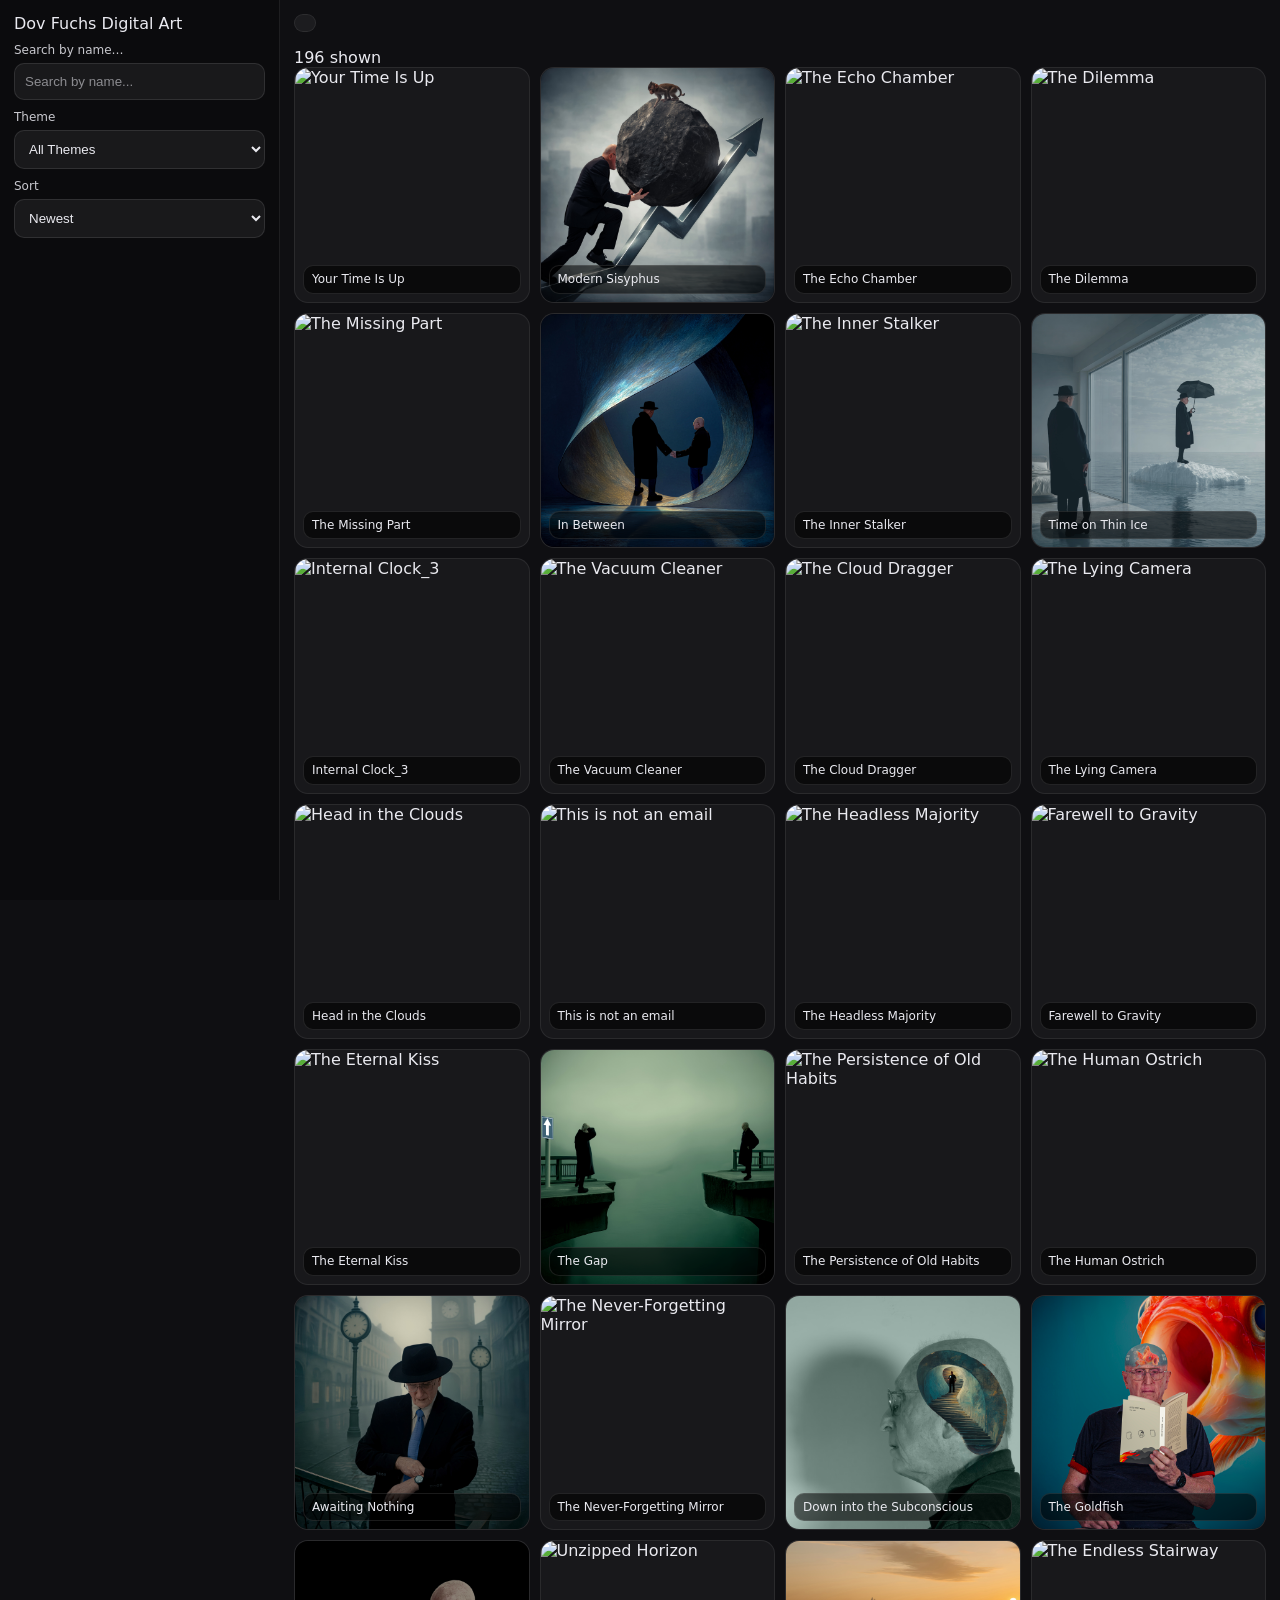
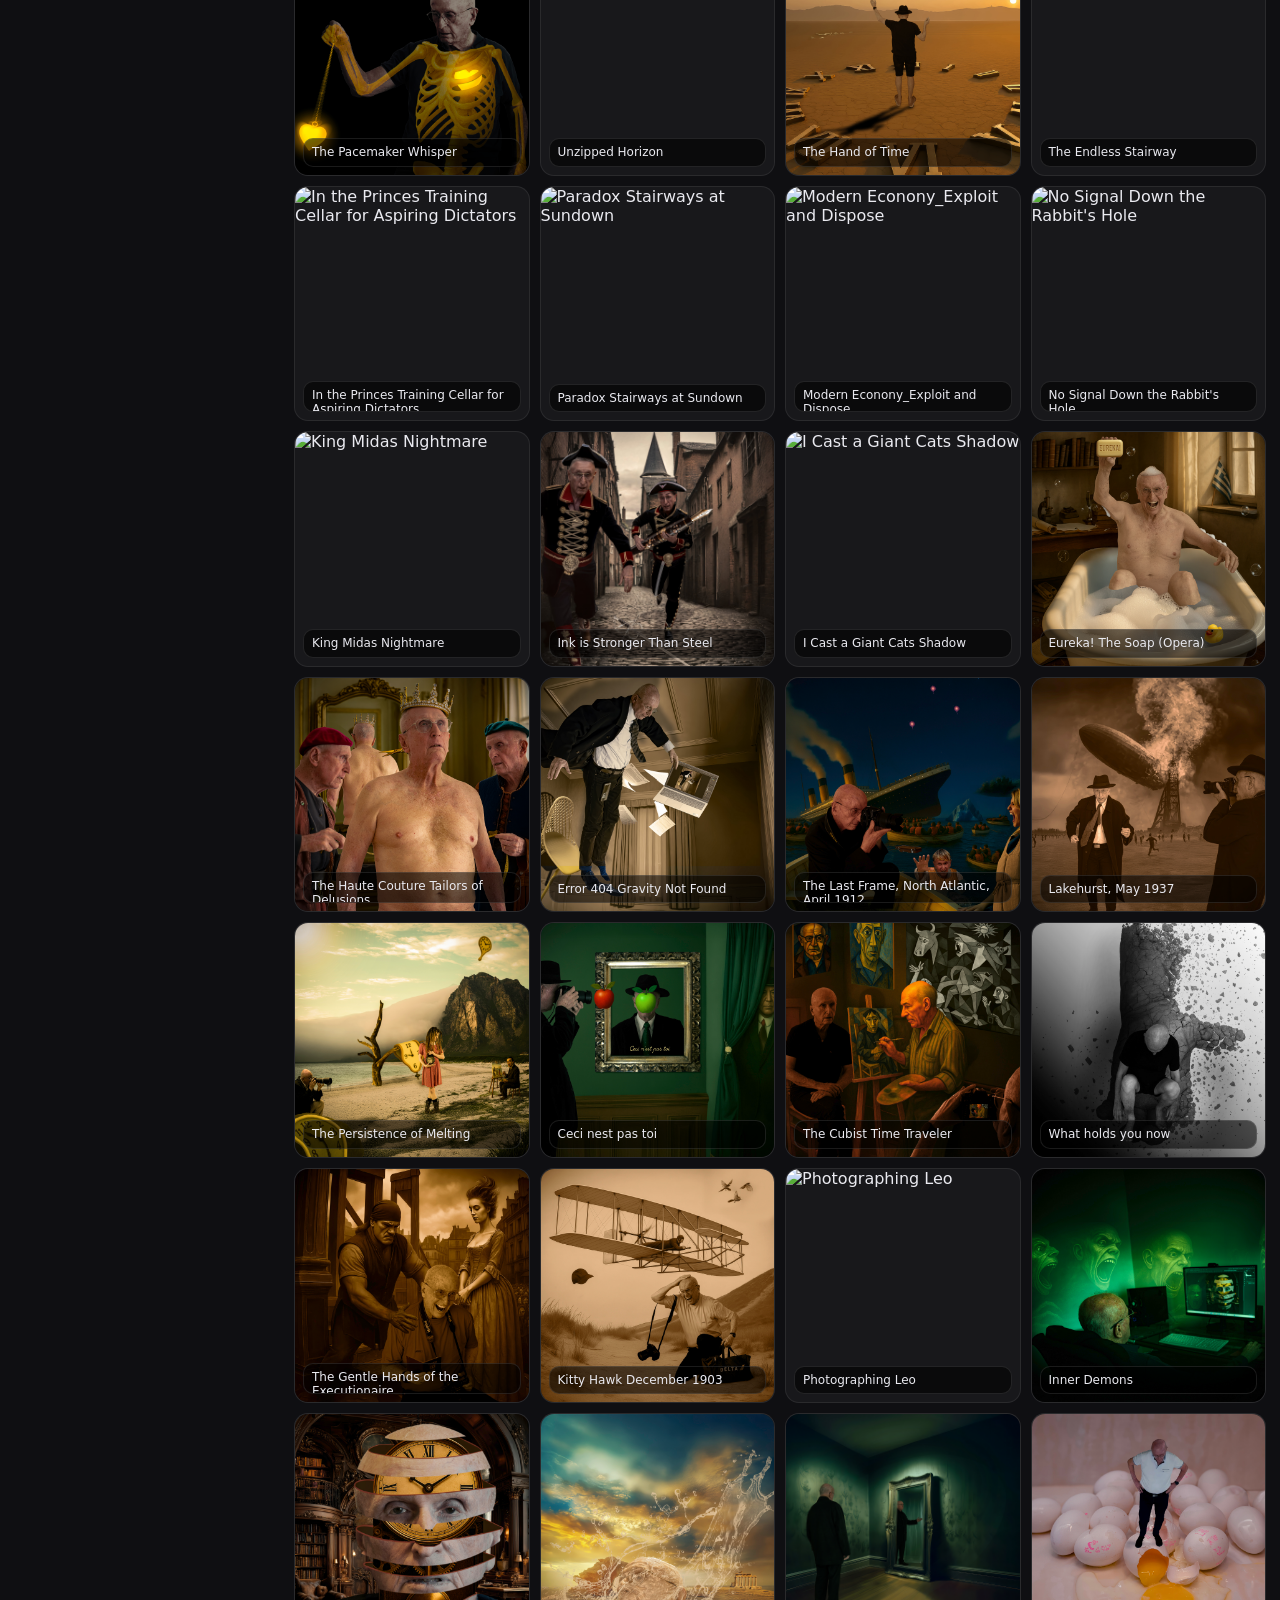
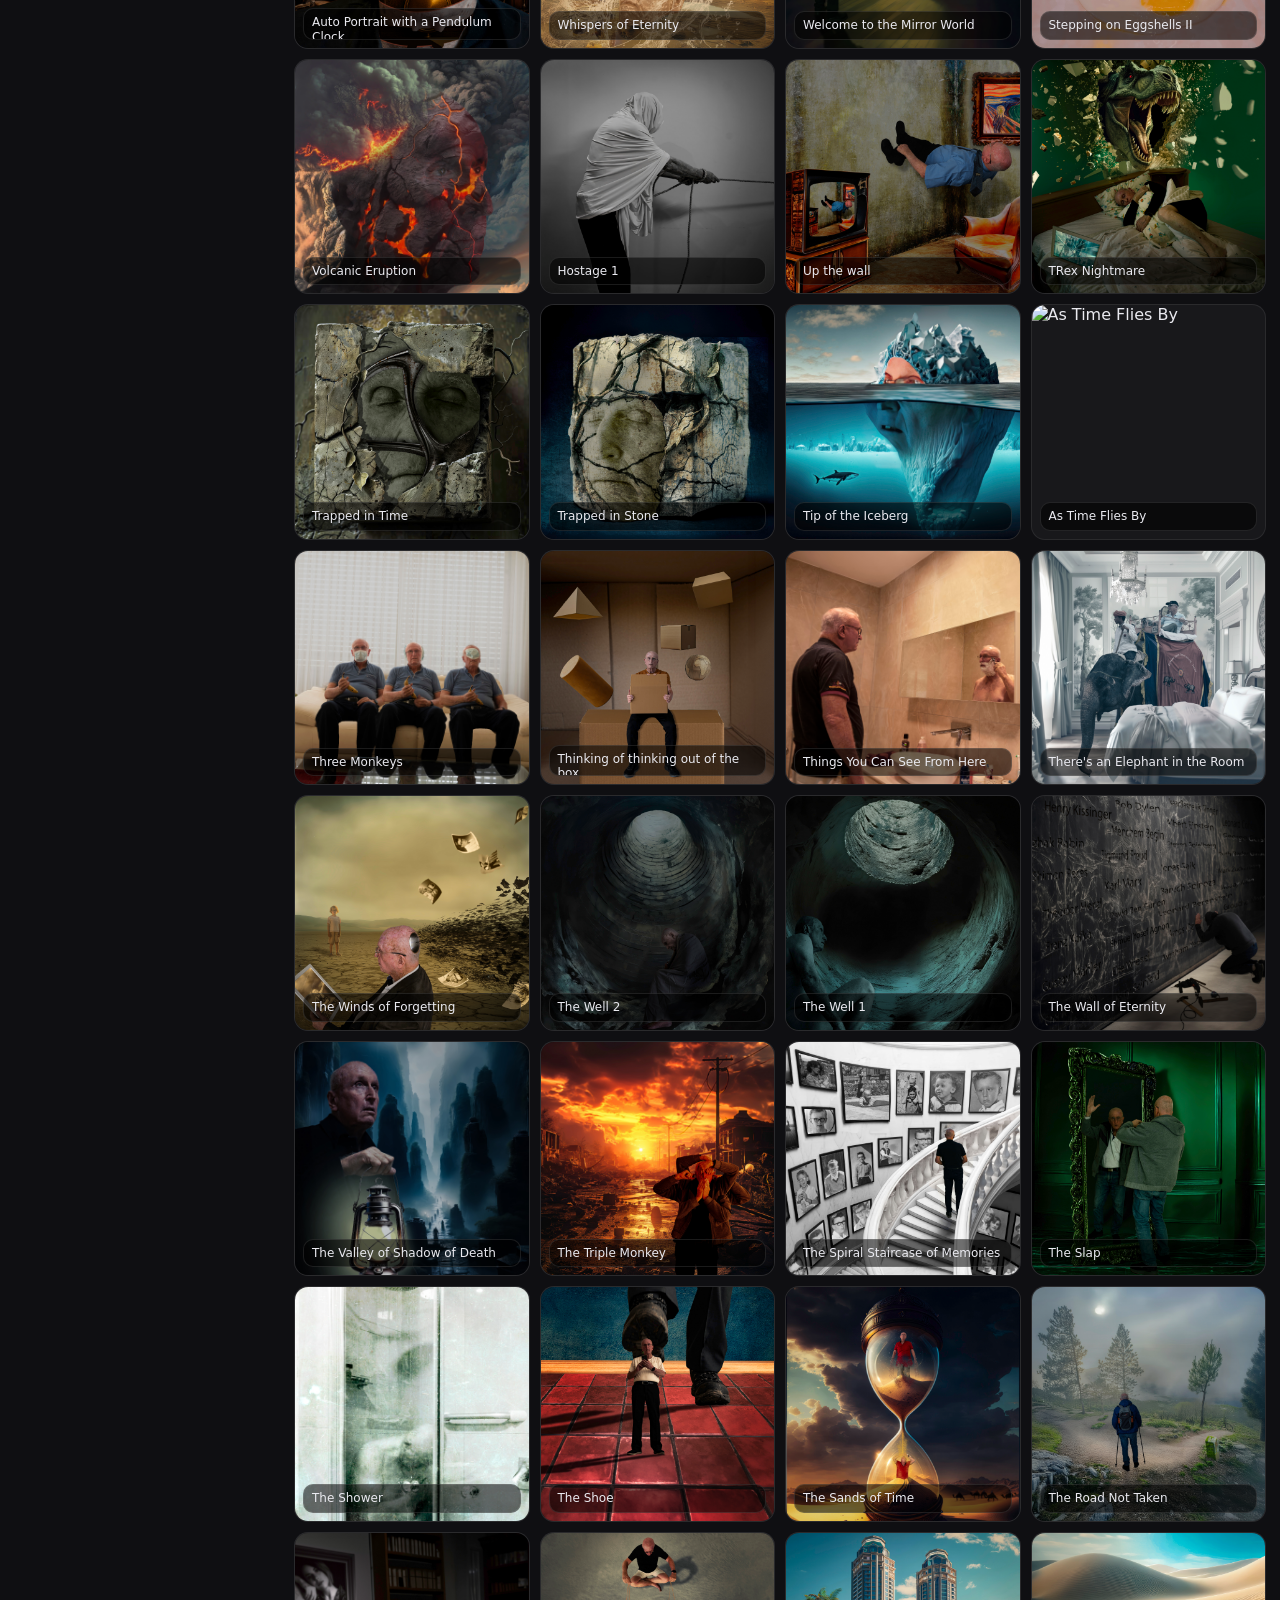
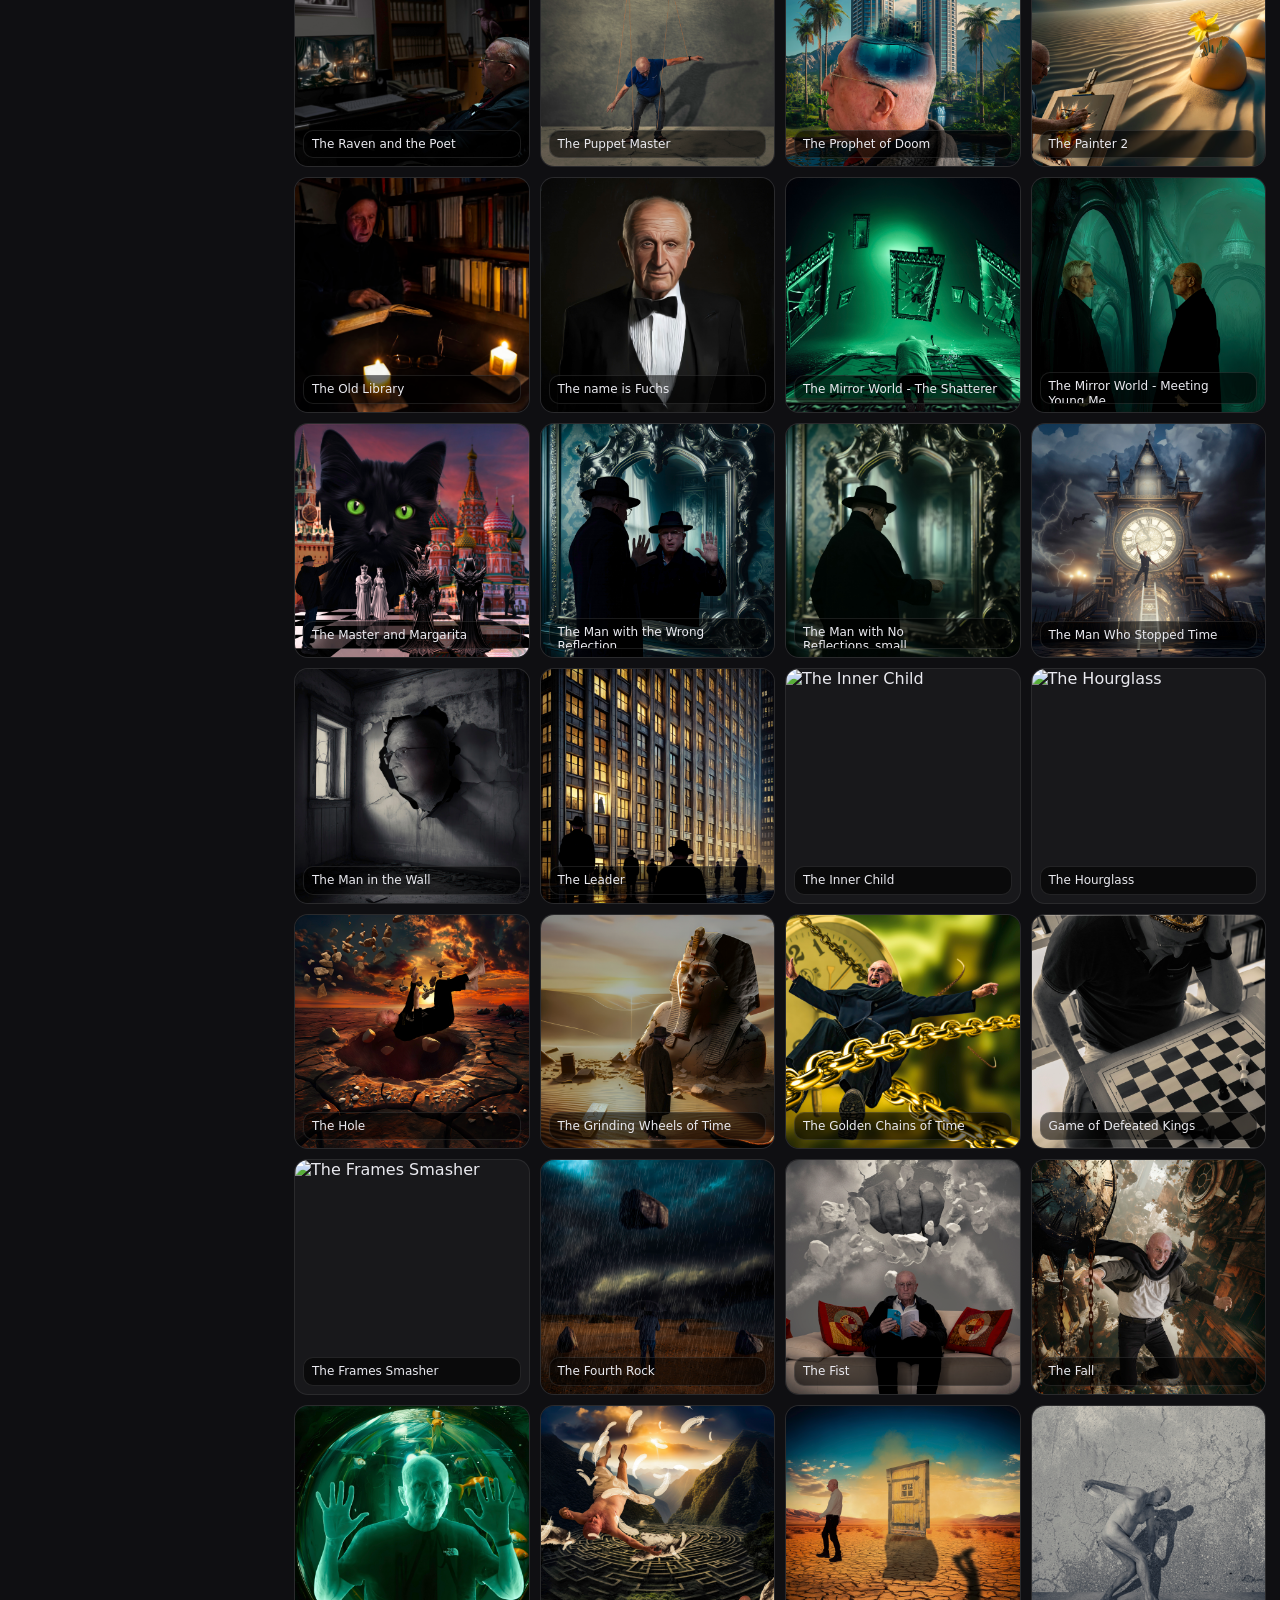
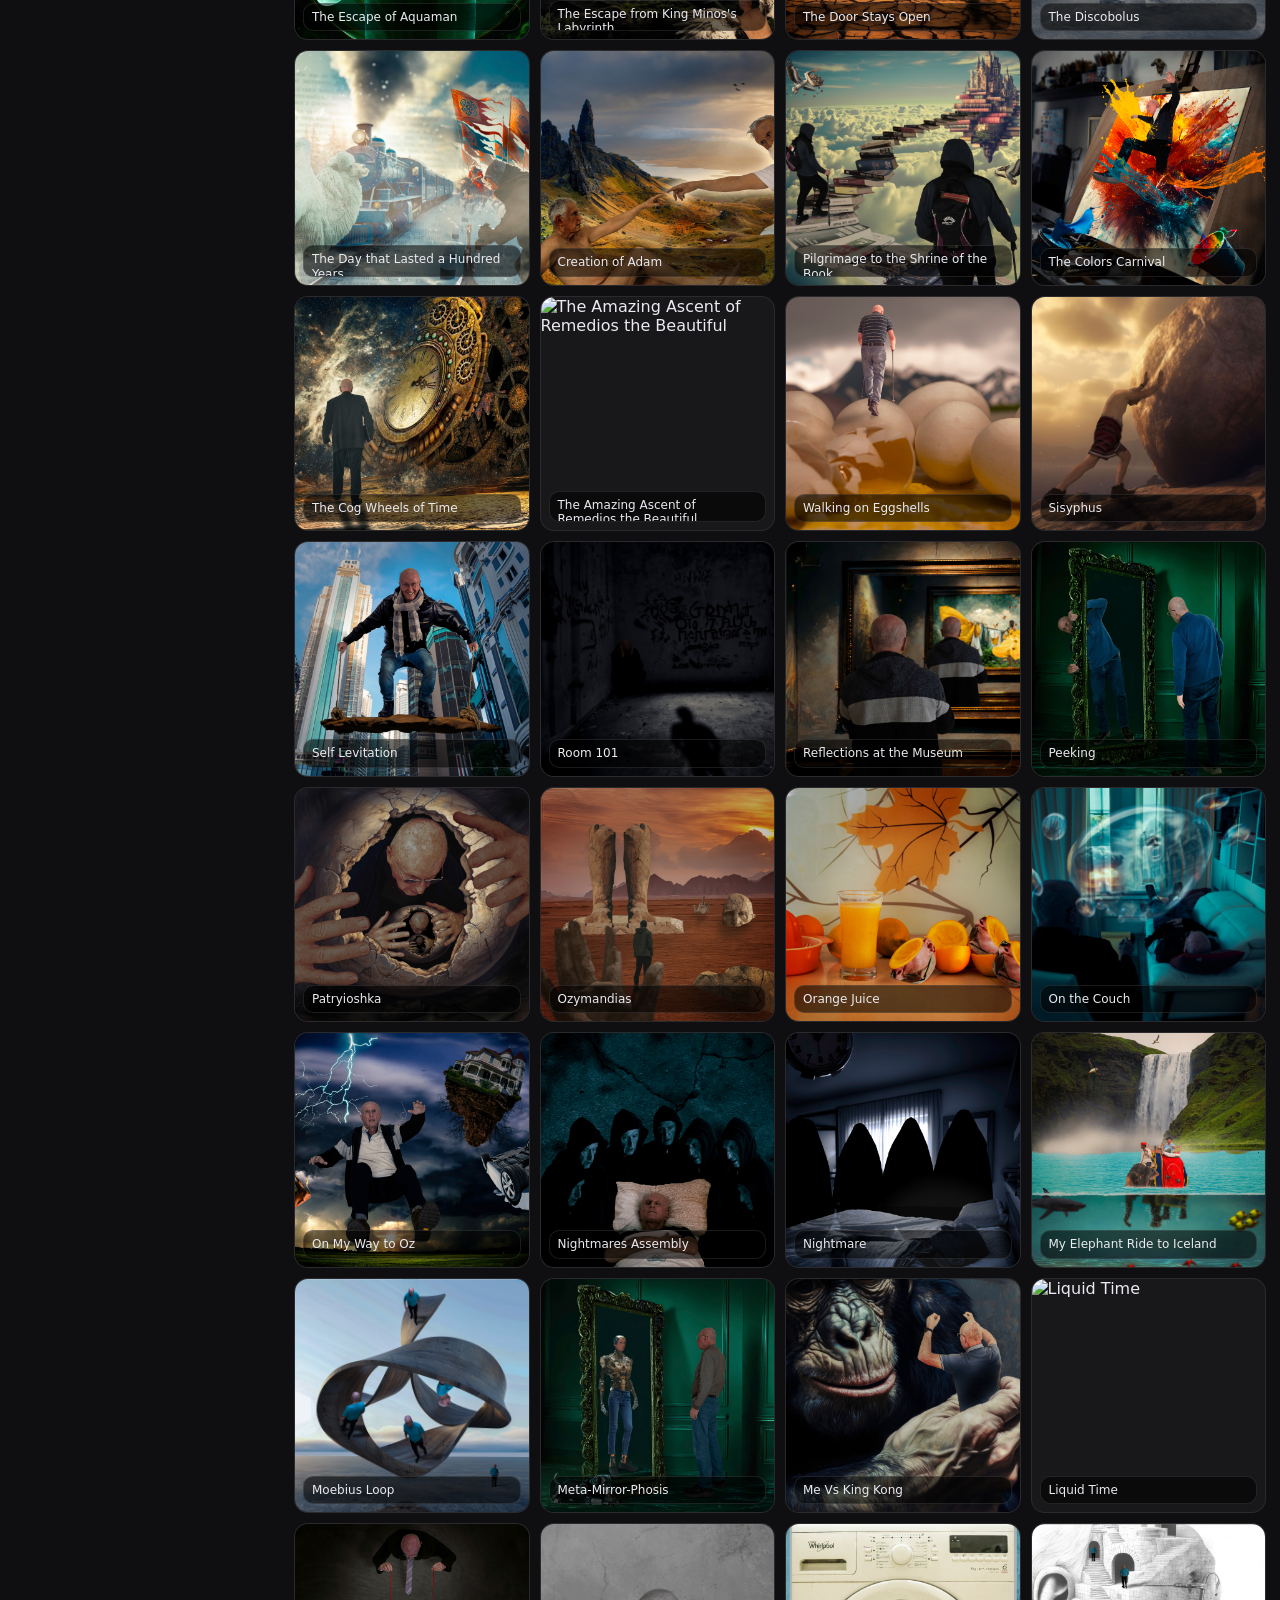
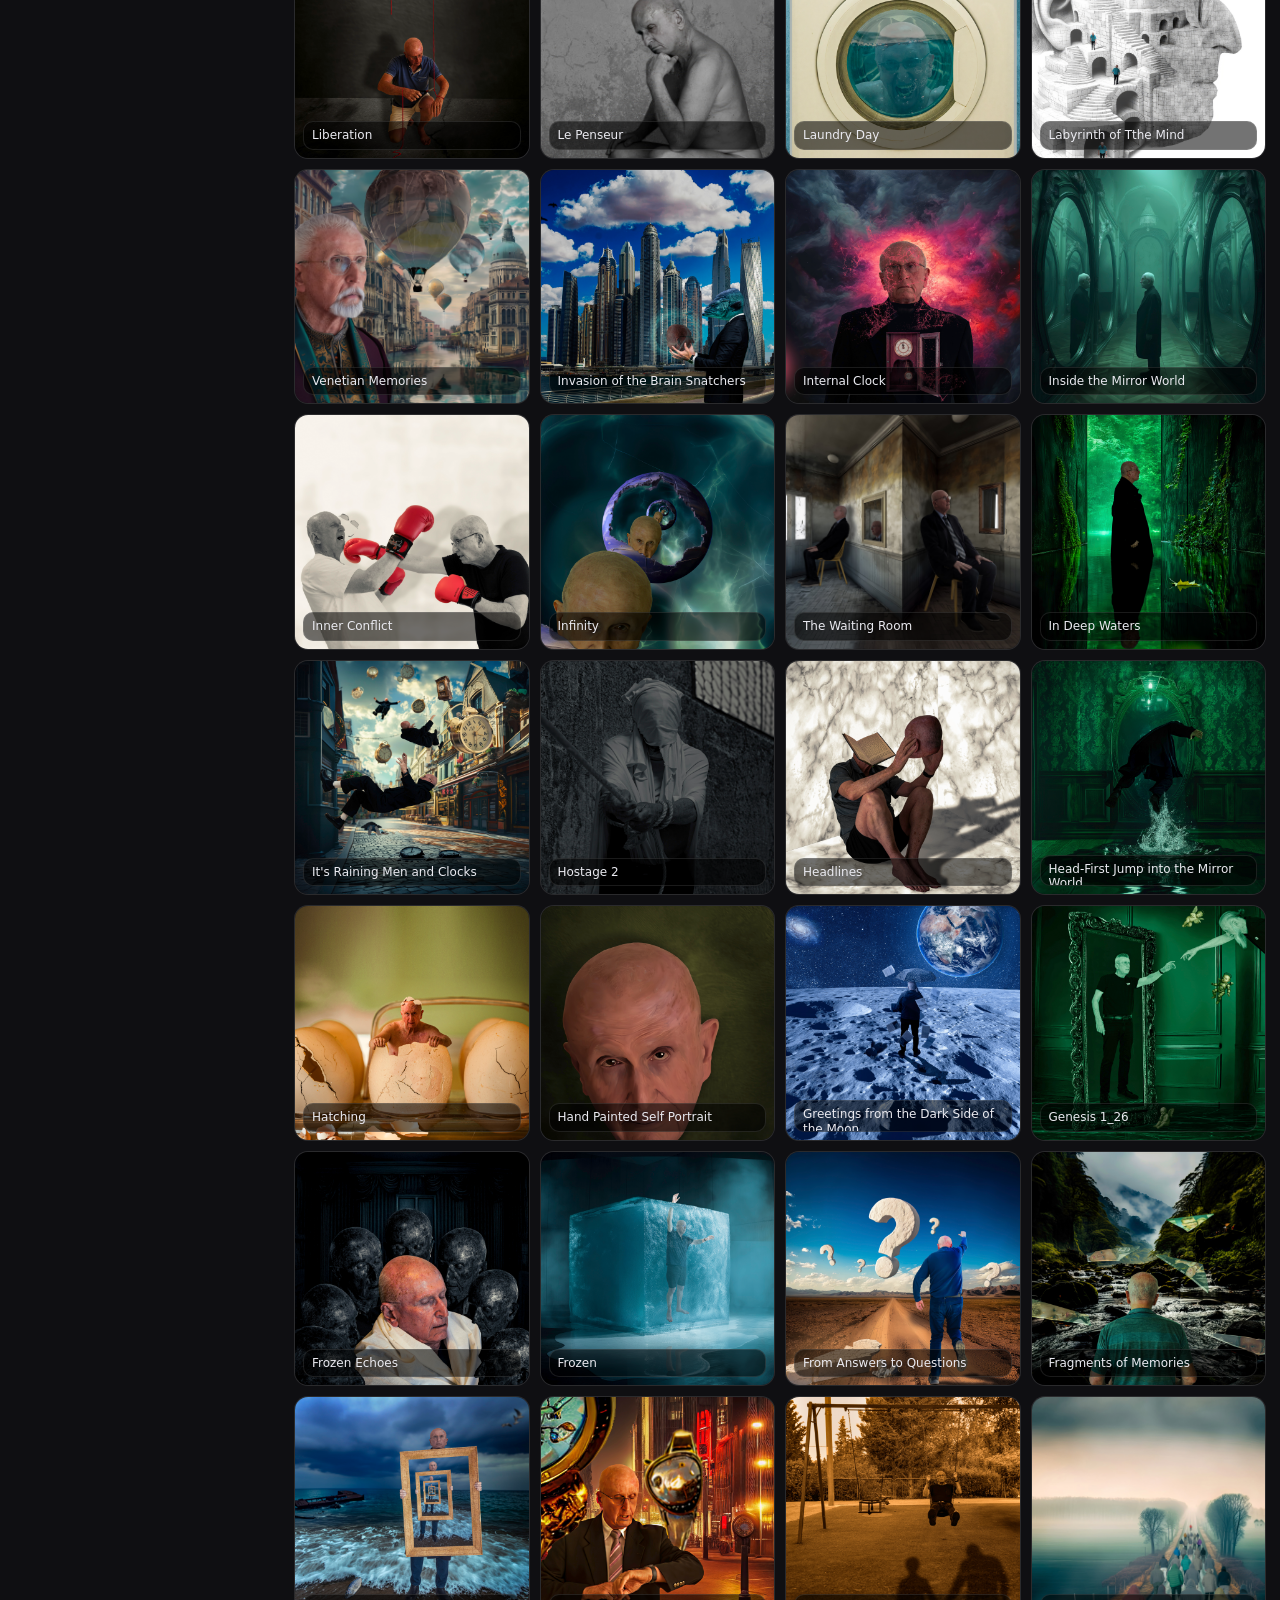
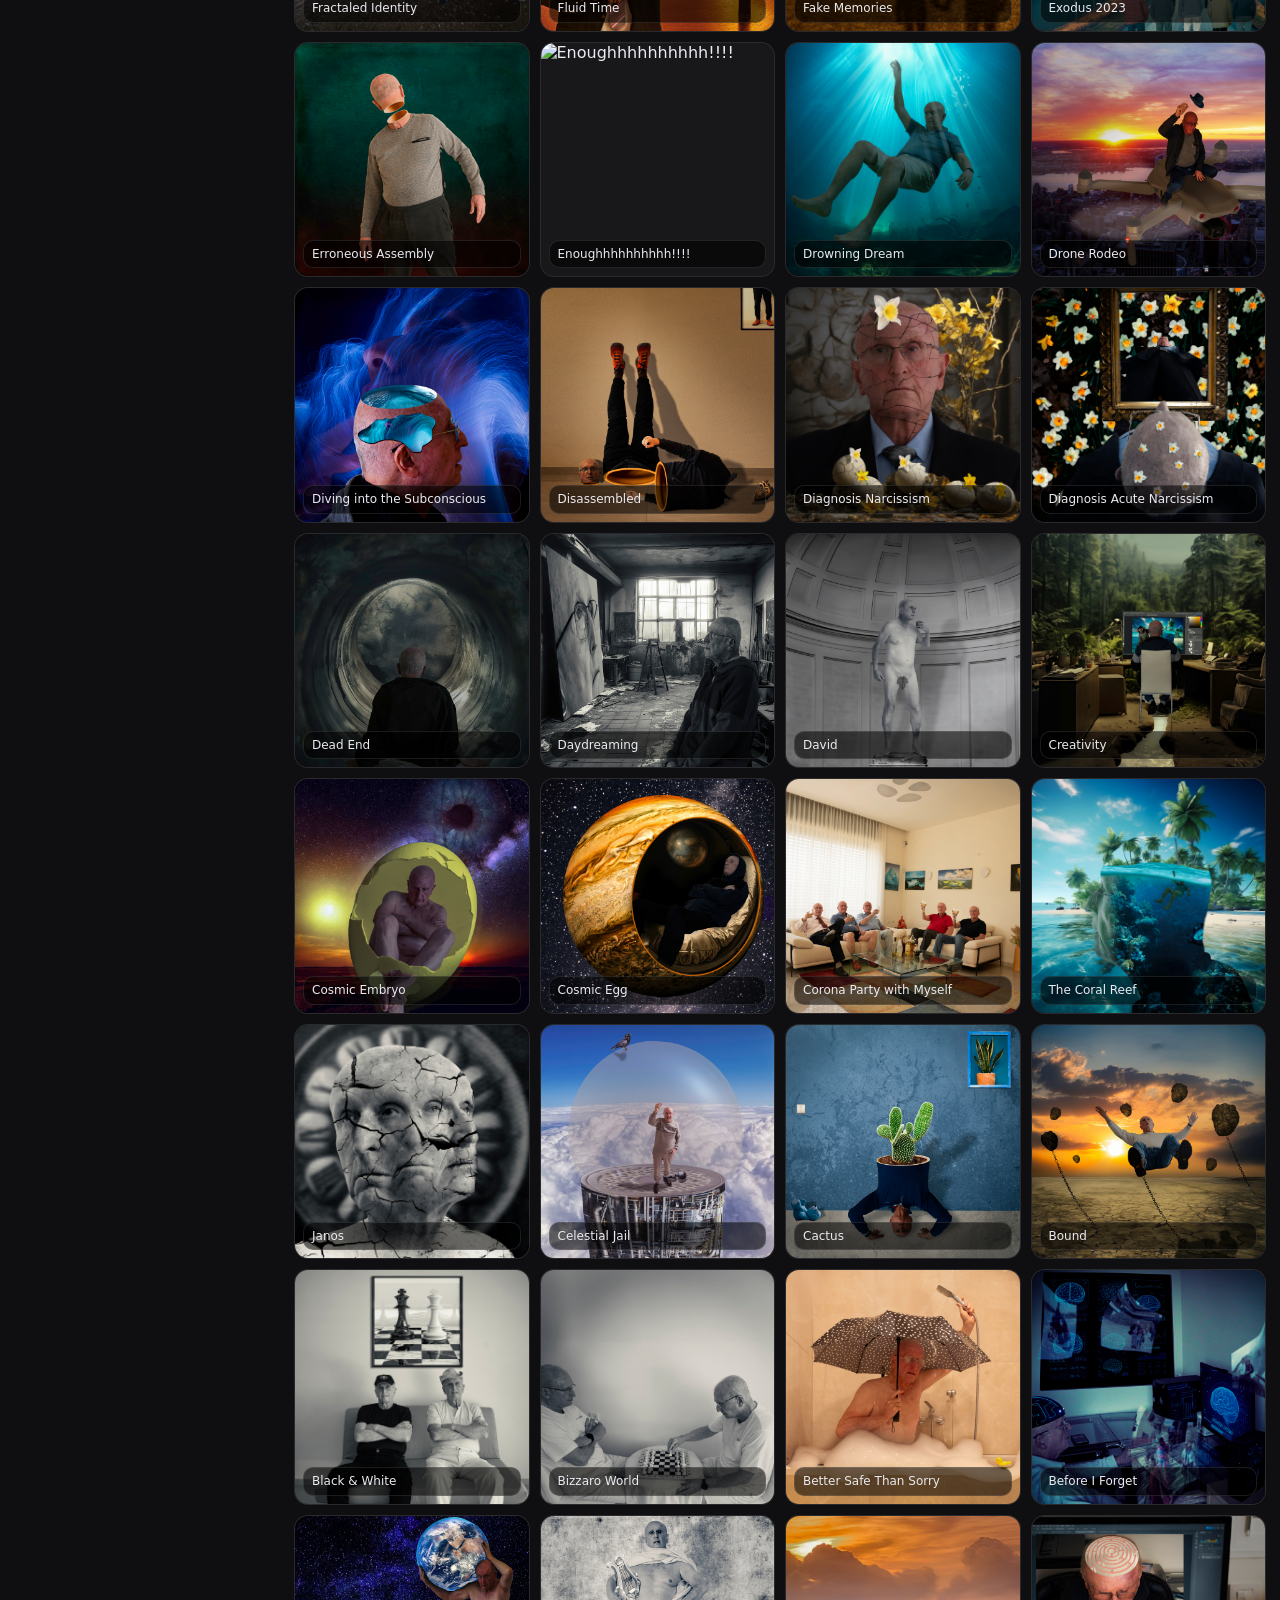
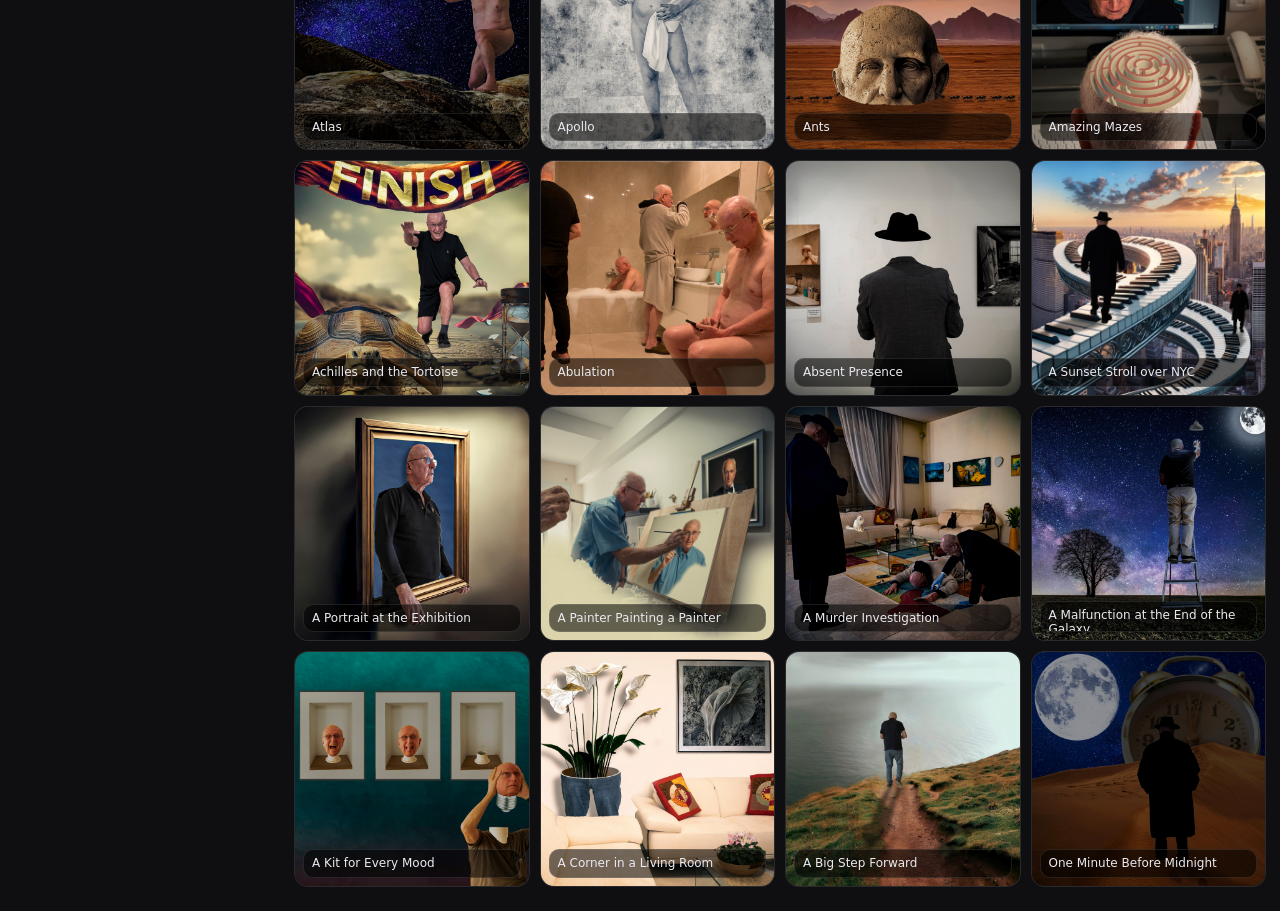
==== commit ef82a44c: "Initial version of Dov Art App gallery" ====
--- a/index.html
+++ b/index.html
@@ -13,7 +13,13 @@
         <div class="brand">Dov Fuchs Digital Art</div>
 
         <label class="label" for="searchInput">Search by name…</label>
-        <input id="searchInput" class="input" type="text" placeholder="Search by name..." />
+        <input
+          id="searchInput"
+          class="input"
+          type="text"
+          placeholder="Search by name..."
+          autocomplete="off"
+        />
 
         <label class="label" for="themeSelect">Theme</label>
         <select id="themeSelect" class="select">
@@ -23,6 +29,7 @@
         <label class="label" for="sortSelect">Sort</label>
         <select id="sortSelect" class="select">
           <option value="newest">Newest</option>
+          <option value="oldest">Oldest</option>
           <option value="az">A → Z</option>
           <option value="za">Z → A</option>
         </select>
--- a/style.css
+++ b/style.css
@@ -1,188 +1,221 @@
-/* ============ Base ============ */
-* {
-  box-sizing: border-box;
-}
-
-html, body {
-  height: 100%;
-}
-
+/* =========================
+   Dov Fuchs Digital Art
+   Responsive (mobile-first) grid
+   Goal: small square thumbnails (4–5 per row on phone)
+   ========================= */
+
+/* Reset */
+* { box-sizing: border-box; }
+html, body { height: 100%; }
 body {
   margin: 0;
-  font-family: -apple-system, BlinkMacSystemFont, "Segoe UI", Roboto, Oxygen, Ubuntu, sans-serif;
-  background: #1a1a1a;
-  color: #fff;
-}
-
-/* ============ Layout ============ */
+  background: #0f0f12;
+  color: #eaeaf0;
+  font-family: system-ui, -apple-system, Segoe UI, Roboto, Arial, sans-serif;
+}
+
+/* Layout */
 .app {
-  display: flex;
+  display: grid;
+  grid-template-columns: 280px 1fr;
   min-height: 100vh;
 }
 
 .sidebar {
-  width: 320px;
-  padding: 16px;
-  background: #111;
-  border-right: 1px solid #222;
+  padding: 14px 14px 18px;
+  border-right: 1px solid rgba(255,255,255,0.08);
+  background: rgba(0,0,0,0.25);
   position: sticky;
   top: 0;
   height: 100vh;
   overflow: auto;
 }
 
-.brand {
-  font-size: 20px;
+.main {
+  padding: 14px 14px 24px;
+}
+
+/* Mobile: sidebar becomes top bar */
+@media (max-width: 860px) {
+  .app {
+    grid-template-columns: 1fr;
+    grid-template-rows: auto 1fr;
+  }
+  .sidebar {
+    position: relative;
+    height: auto;
+    border-right: none;
+    border-bottom: 1px solid rgba(255,255,255,0.08);
+  }
+}
+
+/* Header title (if present) */
+.headerTitle,
+h1.appTitle,
+.sidebar h1,
+.sidebar .title {
+  margin: 0 0 10px;
+  font-size: 18px;
   font-weight: 700;
-  margin-bottom: 16px;
-}
-
+}
+
+/* Controls */
 .label {
   display: block;
   font-size: 12px;
   opacity: 0.85;
-  margin: 12px 0 6px;
-}
-
-.input,
-.select {
+  margin: 10px 0 6px;
+}
+
+input[type="text"],
+select {
   width: 100%;
-  padding: 10px 12px;
+  padding: 10px 10px;
   border-radius: 10px;
-  border: 1px solid #2a2a2a;
-  background: #181818;
-  color: #fff;
+  border: 1px solid rgba(255,255,255,0.10);
+  background: rgba(255,255,255,0.06);
+  color: #eaeaf0;
   outline: none;
 }
 
-.input::placeholder {
-  color: rgba(255,255,255,0.45);
-}
-
-.main {
-  flex: 1;
-  padding: 16px;
-  overflow: auto;
-}
-
-.topbar {
-  display: flex;
-  align-items: center;
-  justify-content: space-between;
-  margin-bottom: 12px;
-  min-height: 28px;
-}
-
+input[type="text"]::placeholder { color: rgba(234,234,240,0.55); }
+
+@media (max-width: 860px) {
+  .controlsRow {
+    display: grid;
+    grid-template-columns: 1fr 1fr;
+    gap: 10px;
+  }
+  .controlsRow .block { min-width: 0; }
+}
+
+/* Status banner */
+#status,
 .status {
-  color: rgba(255,255,255,0.85);
+  display: inline-block;
+  padding: 8px 10px;
+  border-radius: 10px;
+  background: rgba(255,255,255,0.06);
+  border: 1px solid rgba(255,255,255,0.08);
+  margin: 0 0 12px;
   font-size: 13px;
-}
-
-.count {
-  color: rgba(255,255,255,0.7);
-  font-size: 13px;
-}
-
-/* ============ Grid / Tiles (FIXED) ============ */
-.grid {
+  opacity: 0.95;
+}
+
+/* =========================
+   GRID (the important part)
+   ========================= */
+
+/* Support multiple possible grid containers */
+#grid,
+.grid,
+#gallery,
+.gallery {
   display: grid;
-  grid-template-columns: repeat(auto-fill, minmax(260px, 1fr));
-  gap: 14px;
-}
-
-.tile {
-  background: #101010;
-  border: 1px solid #232323;
+  gap: 10px;
+  align-content: start;
+
+  /* Desktop default */
+  grid-template-columns: repeat(auto-fill, minmax(210px, 1fr));
+}
+
+/* Phone: force small squares, 4–5 per row */
+@media (max-width: 520px) {
+  #grid,
+  .grid,
+  #gallery,
+  .gallery {
+    gap: 8px;
+    grid-template-columns: repeat(5, 1fr);
+  }
+}
+
+/* Very small phones: 4 per row */
+@media (max-width: 380px) {
+  #grid,
+  .grid,
+  #gallery,
+  .gallery {
+    grid-template-columns: repeat(4, 1fr);
+  }
+}
+
+/* Tile / Card */
+.card,
+.tile,
+.item {
   border-radius: 14px;
   overflow: hidden;
-  cursor: pointer;
-}
-
-.tile:focus {
-  outline: 2px solid rgba(255,255,255,0.25);
-  outline-offset: 2px;
-}
-
-.tileImg {
+  background: rgba(255,255,255,0.04);
+  border: 1px solid rgba(255,255,255,0.08);
+  position: relative;
+}
+
+/* Square thumbnail area */
+.card img,
+.tile img,
+.item img,
+.thumb img {
   width: 100%;
-  height: 170px;      /* important: prevents tall strips */
-  object-fit: cover;  /* important */
+  height: auto;
   display: block;
-  background: #0b0b0b;
-}
-
-.tileCaption {
-  padding: 10px 12px;
-  font-size: 13px;
-  color: rgba(255,255,255,0.85);
-  border-top: 1px solid #1f1f1f;
-  white-space: nowrap;
+  aspect-ratio: 1 / 1;
+  object-fit: cover;
+}
+
+/* Title overlay (kept small; won’t enlarge tiles) */
+.card .caption,
+.tile .caption,
+.item .caption,
+.card .title,
+.tile .title,
+.item .title {
+  position: absolute;
+  left: 8px;
+  right: 8px;
+  bottom: 8px;
+  padding: 6px 8px;
+  border-radius: 10px;
+  font-size: 12px;
+  line-height: 1.2;
+  background: rgba(0,0,0,0.55);
+  border: 1px solid rgba(255,255,255,0.10);
+  max-height: 2.6em;
   overflow: hidden;
-  text-overflow: ellipsis;
-}
-
-/* ============ Lightbox ============ */
-.lightbox {
+}
+
+/* On phone: hide title overlay to keep squares clean */
+@media (max-width: 520px) {
+  .card .caption,
+  .tile .caption,
+  .item .caption,
+  .card .title,
+  .tile .title,
+  .item .title {
+    display: none;
+  }
+}
+
+/* Lightbox (if you have one) */
+.lightbox,
+#lightbox {
   position: fixed;
   inset: 0;
-  background: rgba(0,0,0,0.82);
+  background: rgba(0,0,0,0.85);
   display: none;
   align-items: center;
   justify-content: center;
-  padding: 24px;
-  z-index: 999;
-}
-
-.lightbox.open {
-  display: flex;
-}
-
-.lightboxInner {
-  max-width: min(1100px, 95vw);
+  padding: 16px;
+  z-index: 9999;
+}
+
+.lightbox.open,
+#lightbox.open { display: flex; }
+
+.lightbox img,
+#lightbox img {
+  max-width: min(1200px, 95vw);
   max-height: 90vh;
-  text-align: center;
-}
-
-.lightboxImg {
-  max-width: 95vw;
-  max-height: 80vh;
-  border-radius: 14px;
-  border: 1px solid #2a2a2a;
-  background: #000;
-}
-
-.lightboxTitle {
-  margin-top: 10px;
-  font-size: 14px;
-  color: rgba(255,255,255,0.9);
-}
-
-.lightboxClose {
-  position: fixed;
-  top: 14px;
-  right: 16px;
-  width: 42px;
-  height: 42px;
-  border-radius: 999px;
-  border: 1px solid #333;
-  background: rgba(20,20,20,0.7);
-  color: #fff;
-  font-size: 26px;
-  line-height: 38px;
-  cursor: pointer;
-}
-
-/* ============ Mobile ============ */
-@media (max-width: 900px) {
-  .app {
-    flex-direction: column;
-  }
-
-  .sidebar {
-    width: 100%;
-    height: auto;
-    position: static;
-    border-right: none;
-    border-bottom: 1px solid #222;
-  }
+  border-radius: 16px;
+  border: 1px solid rgba(255,255,255,0.18);
 }
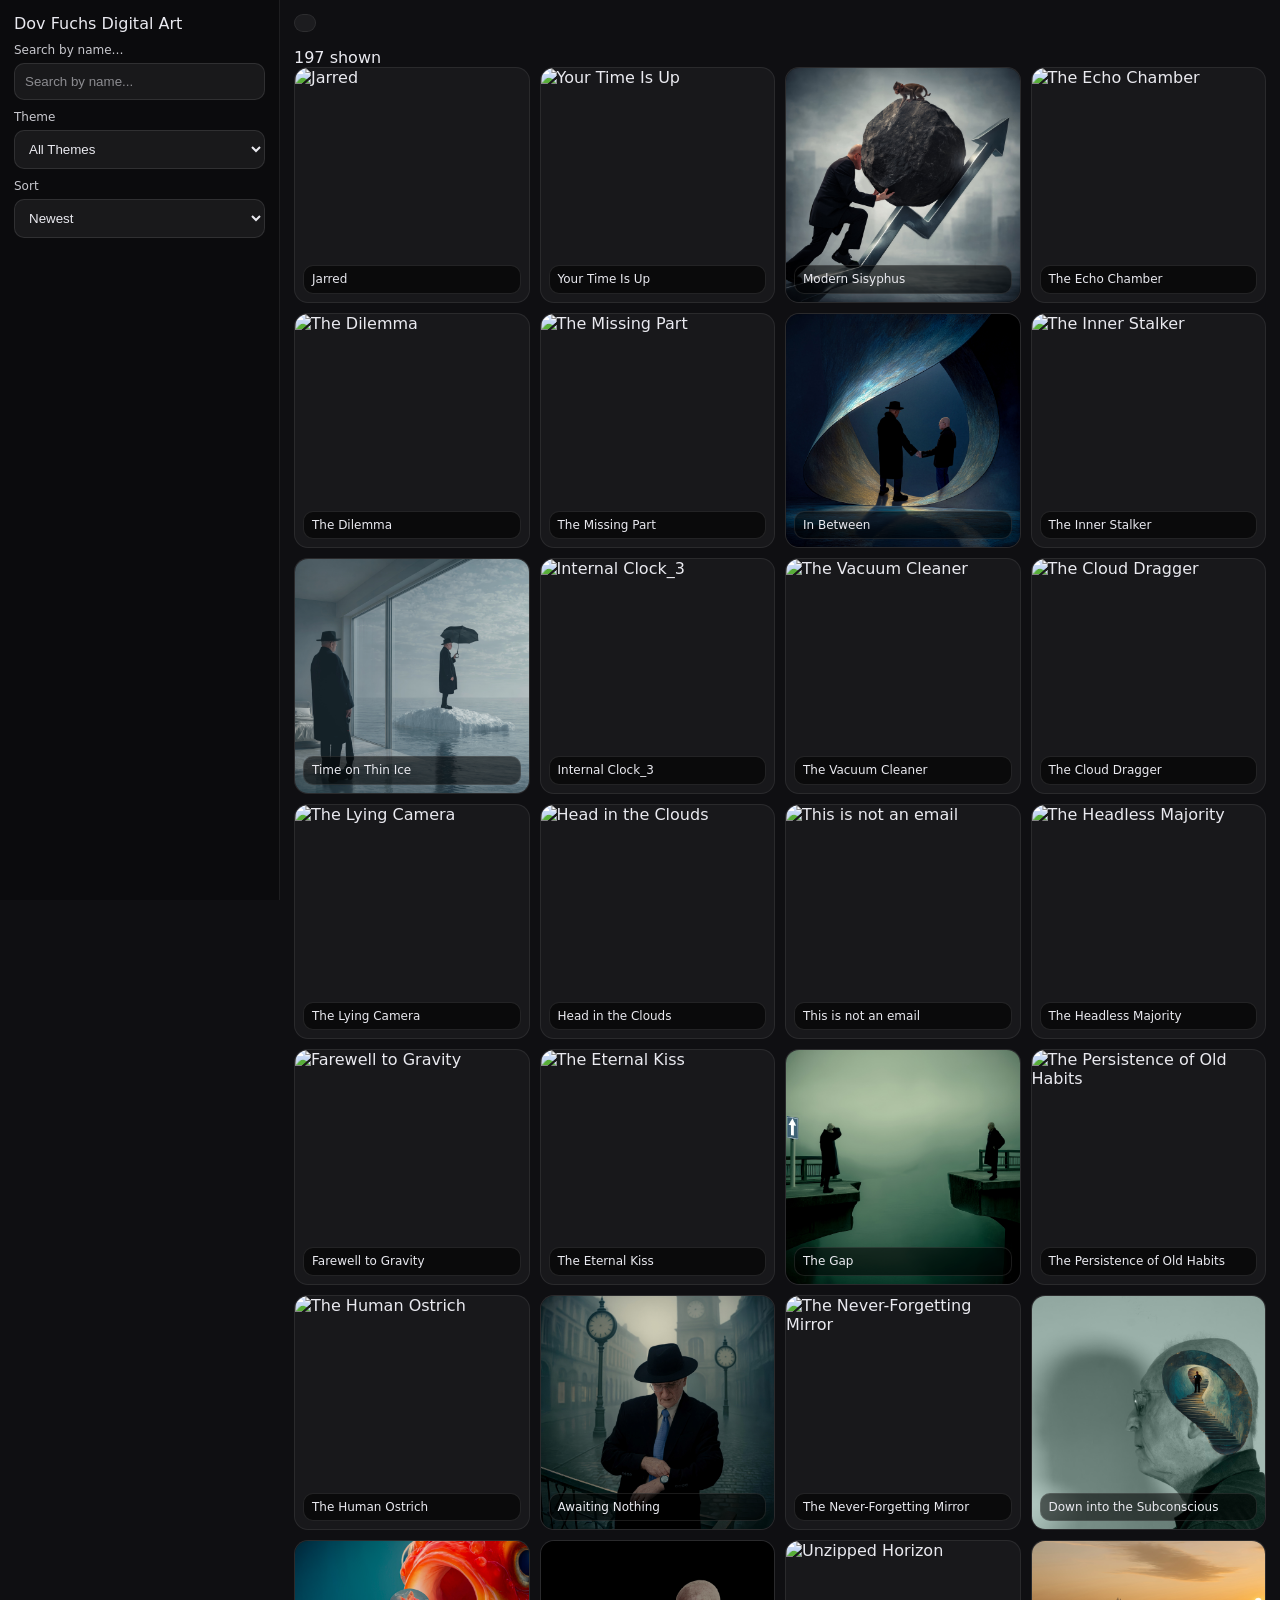
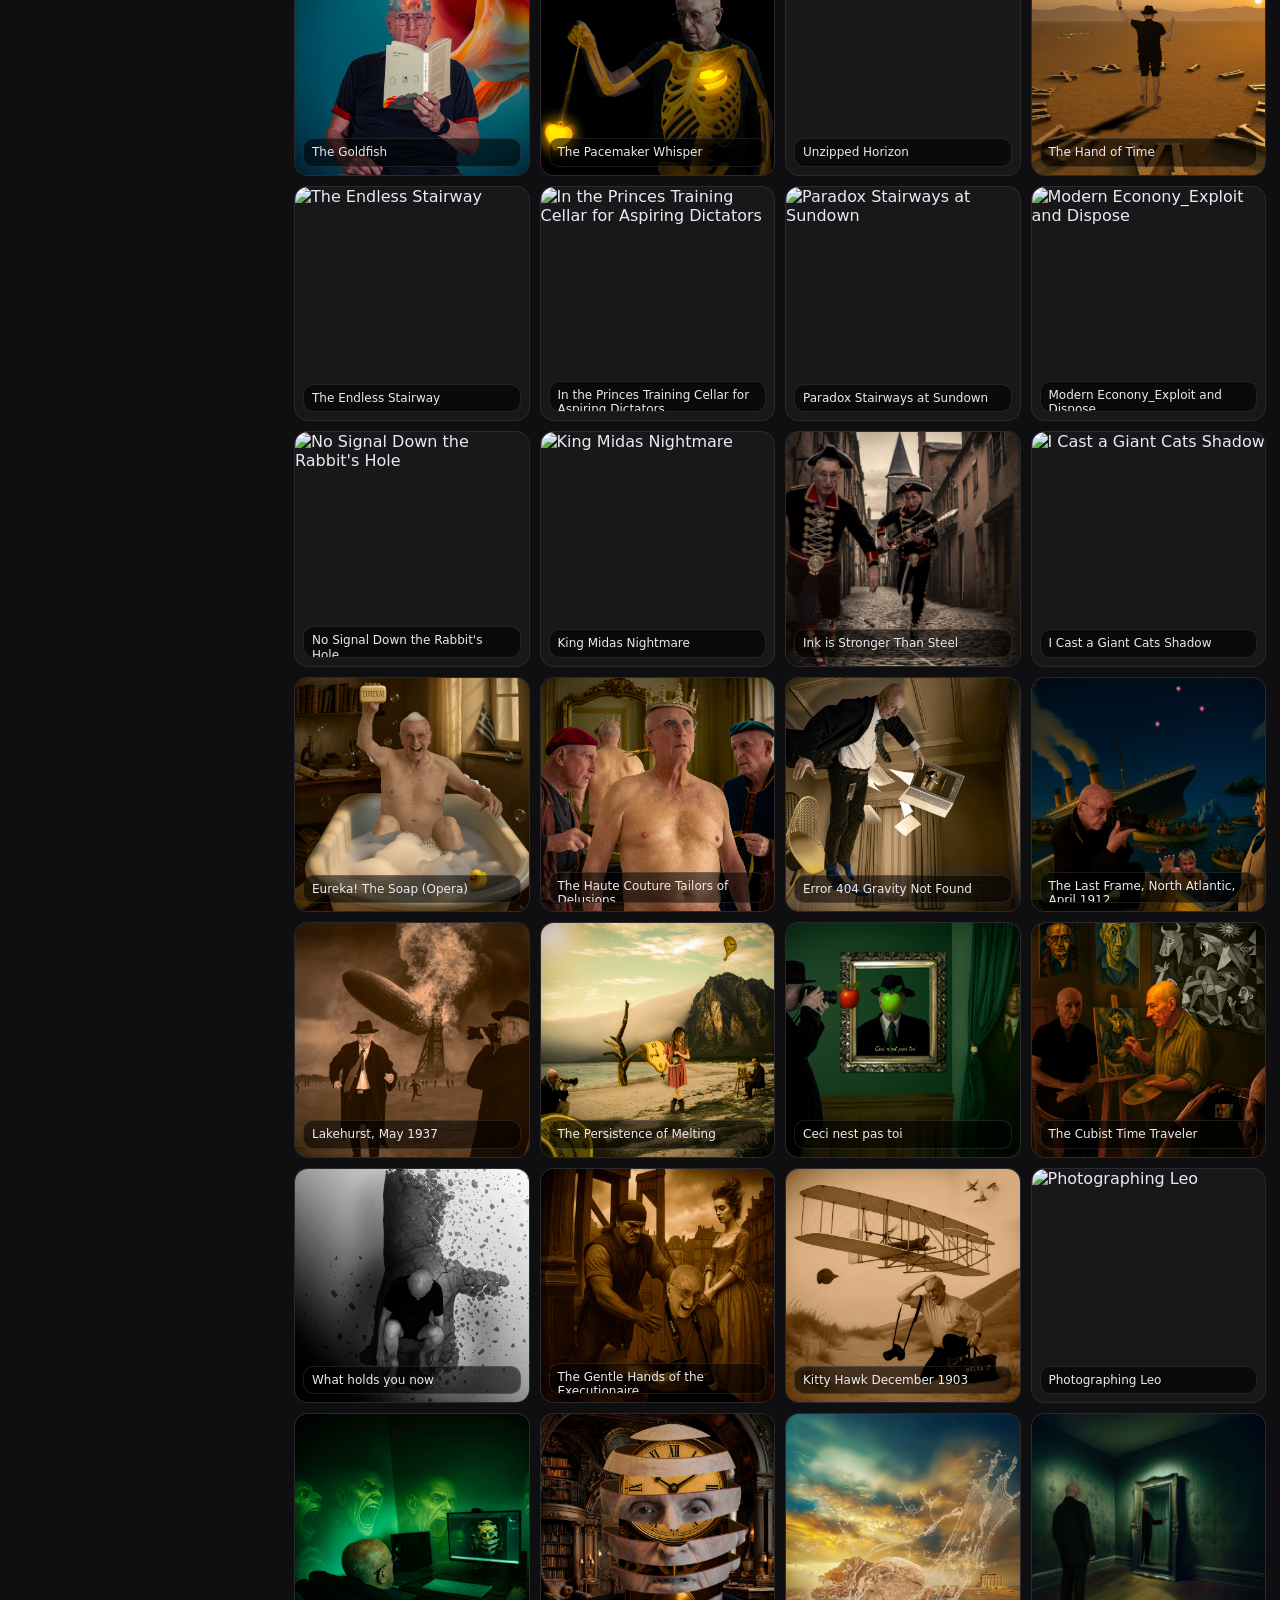
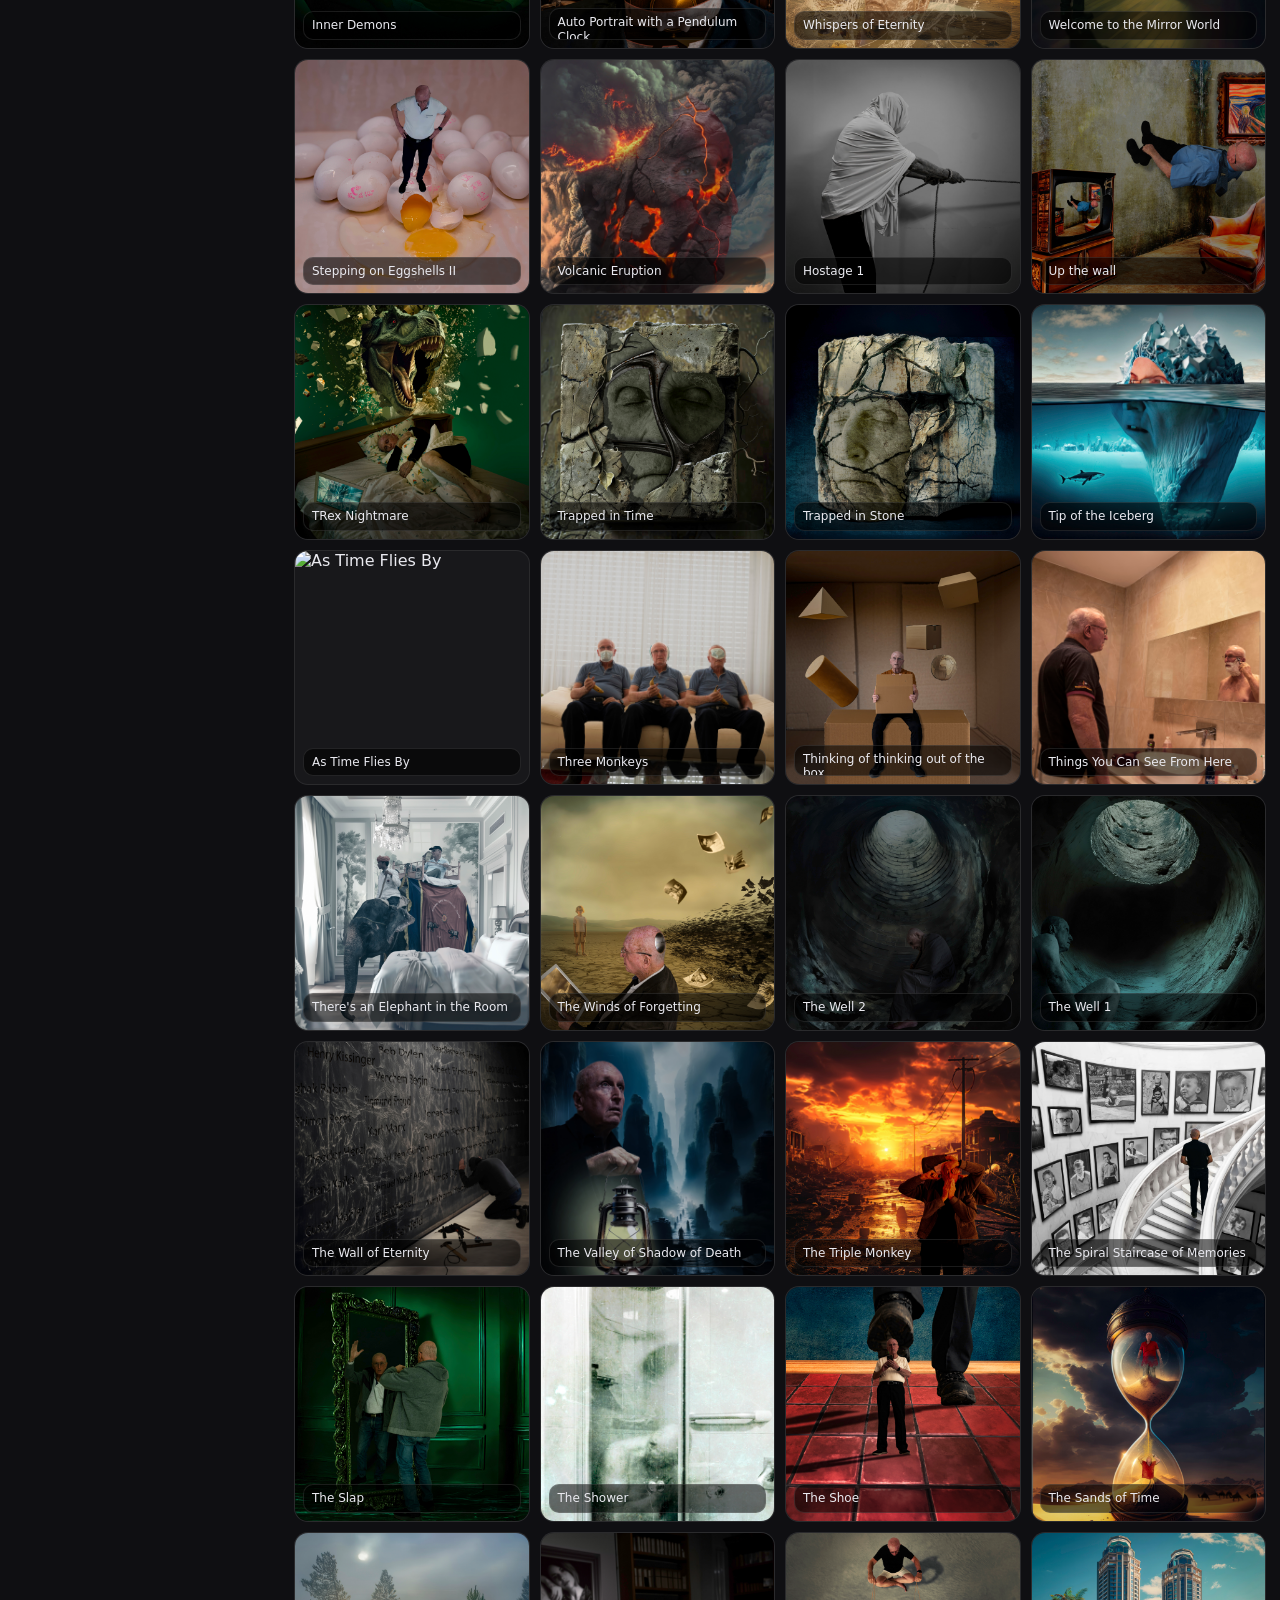
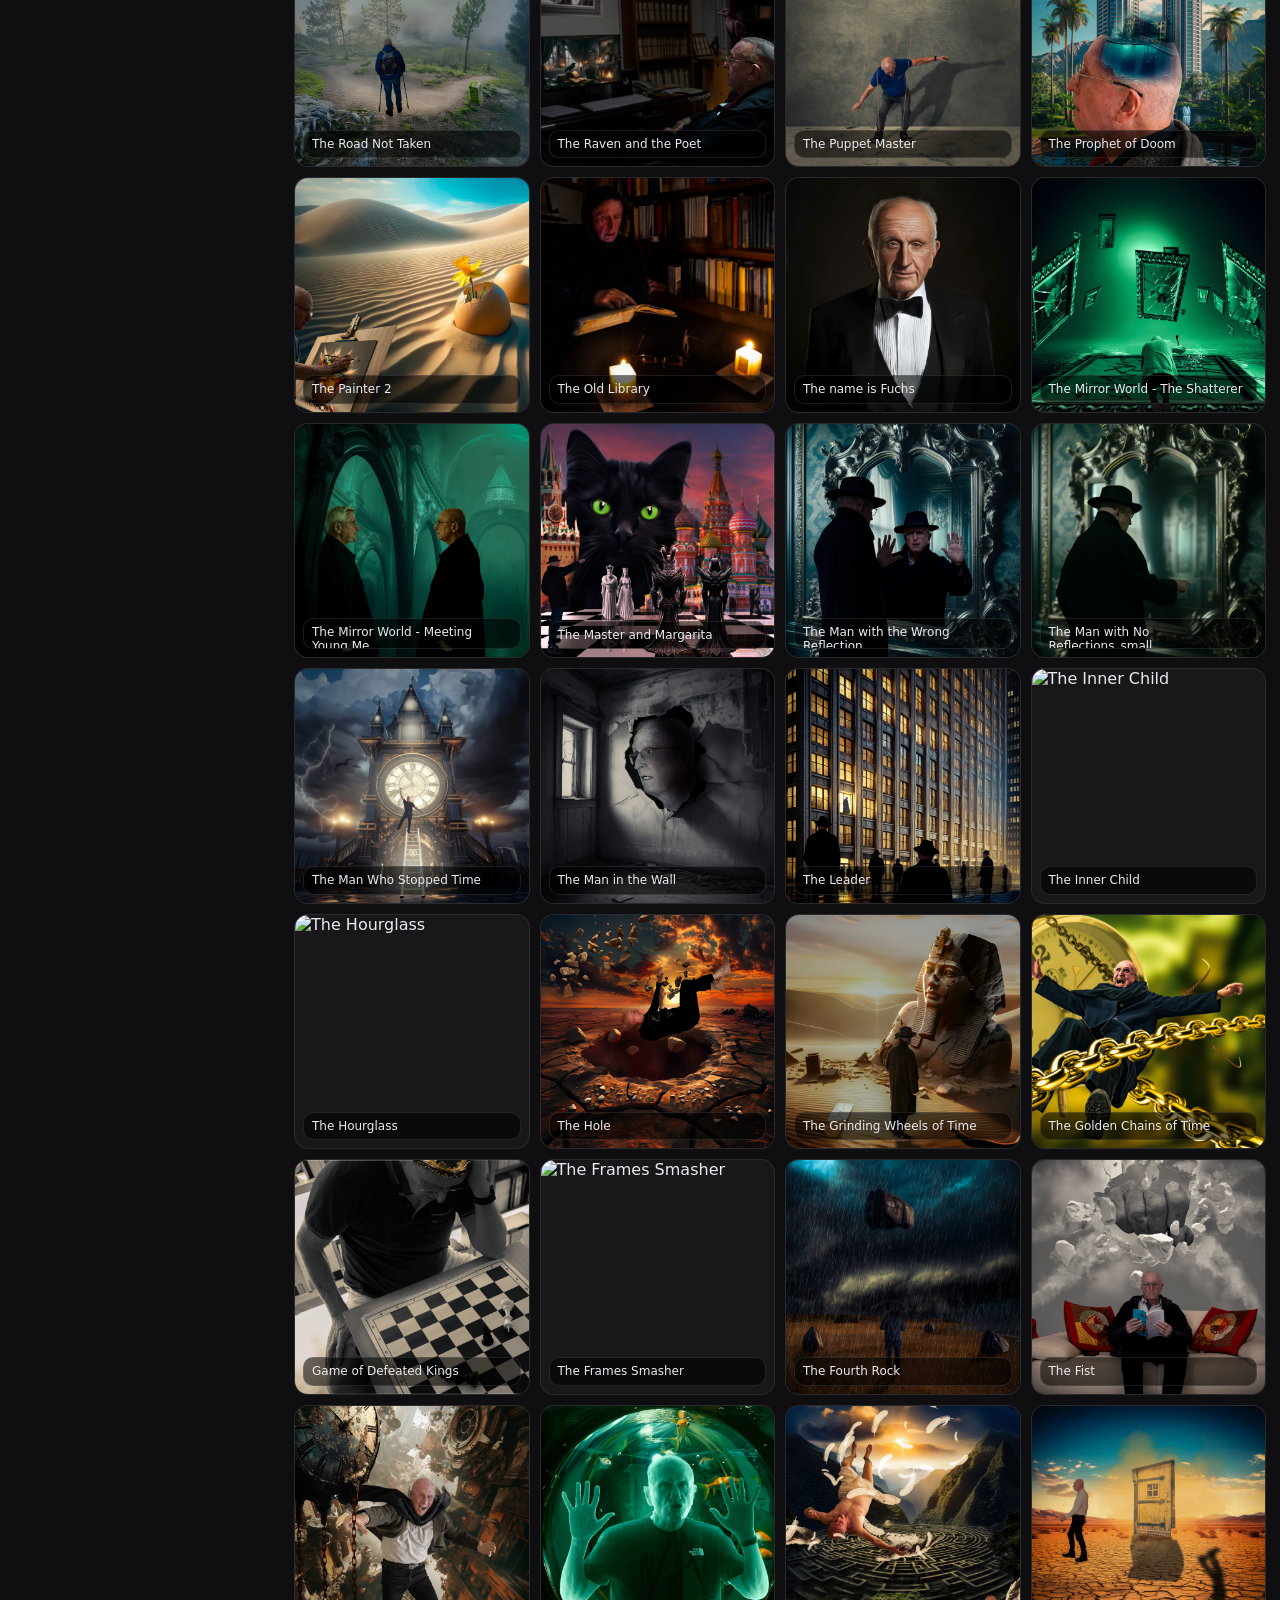
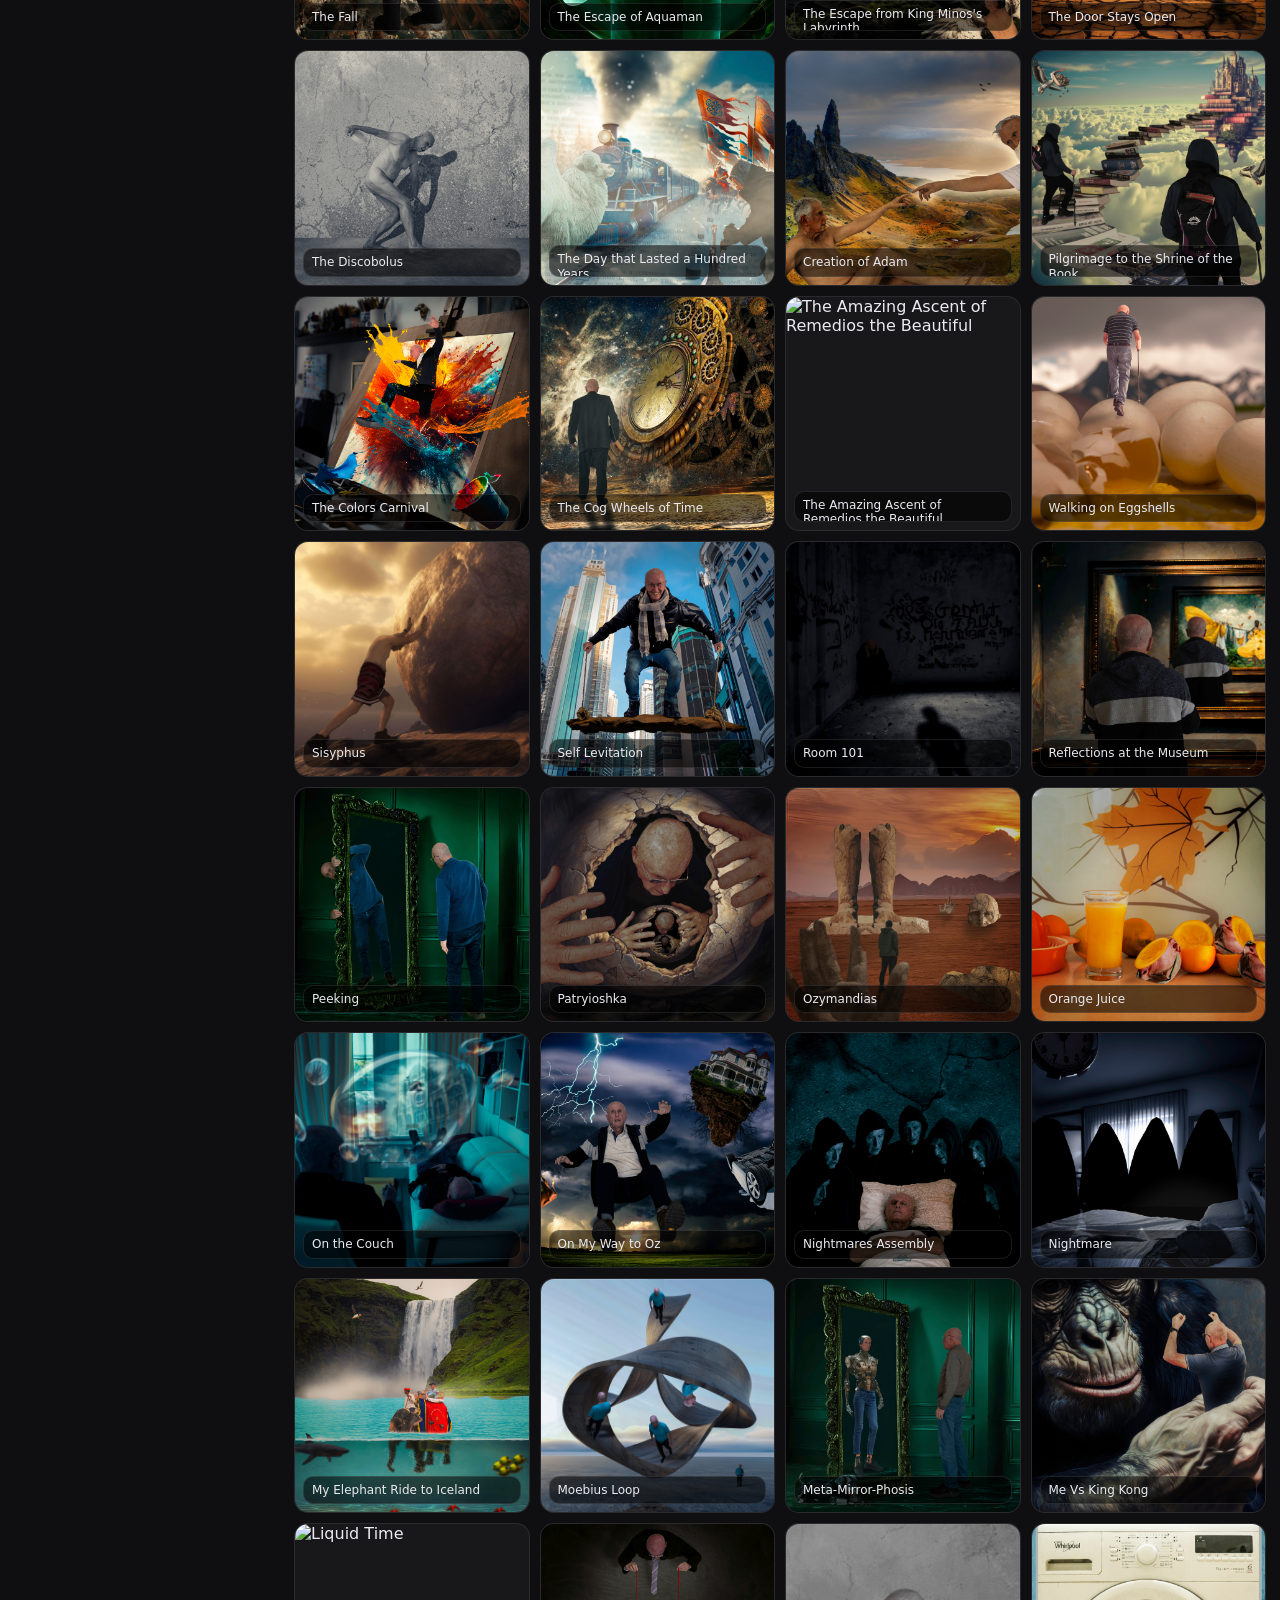
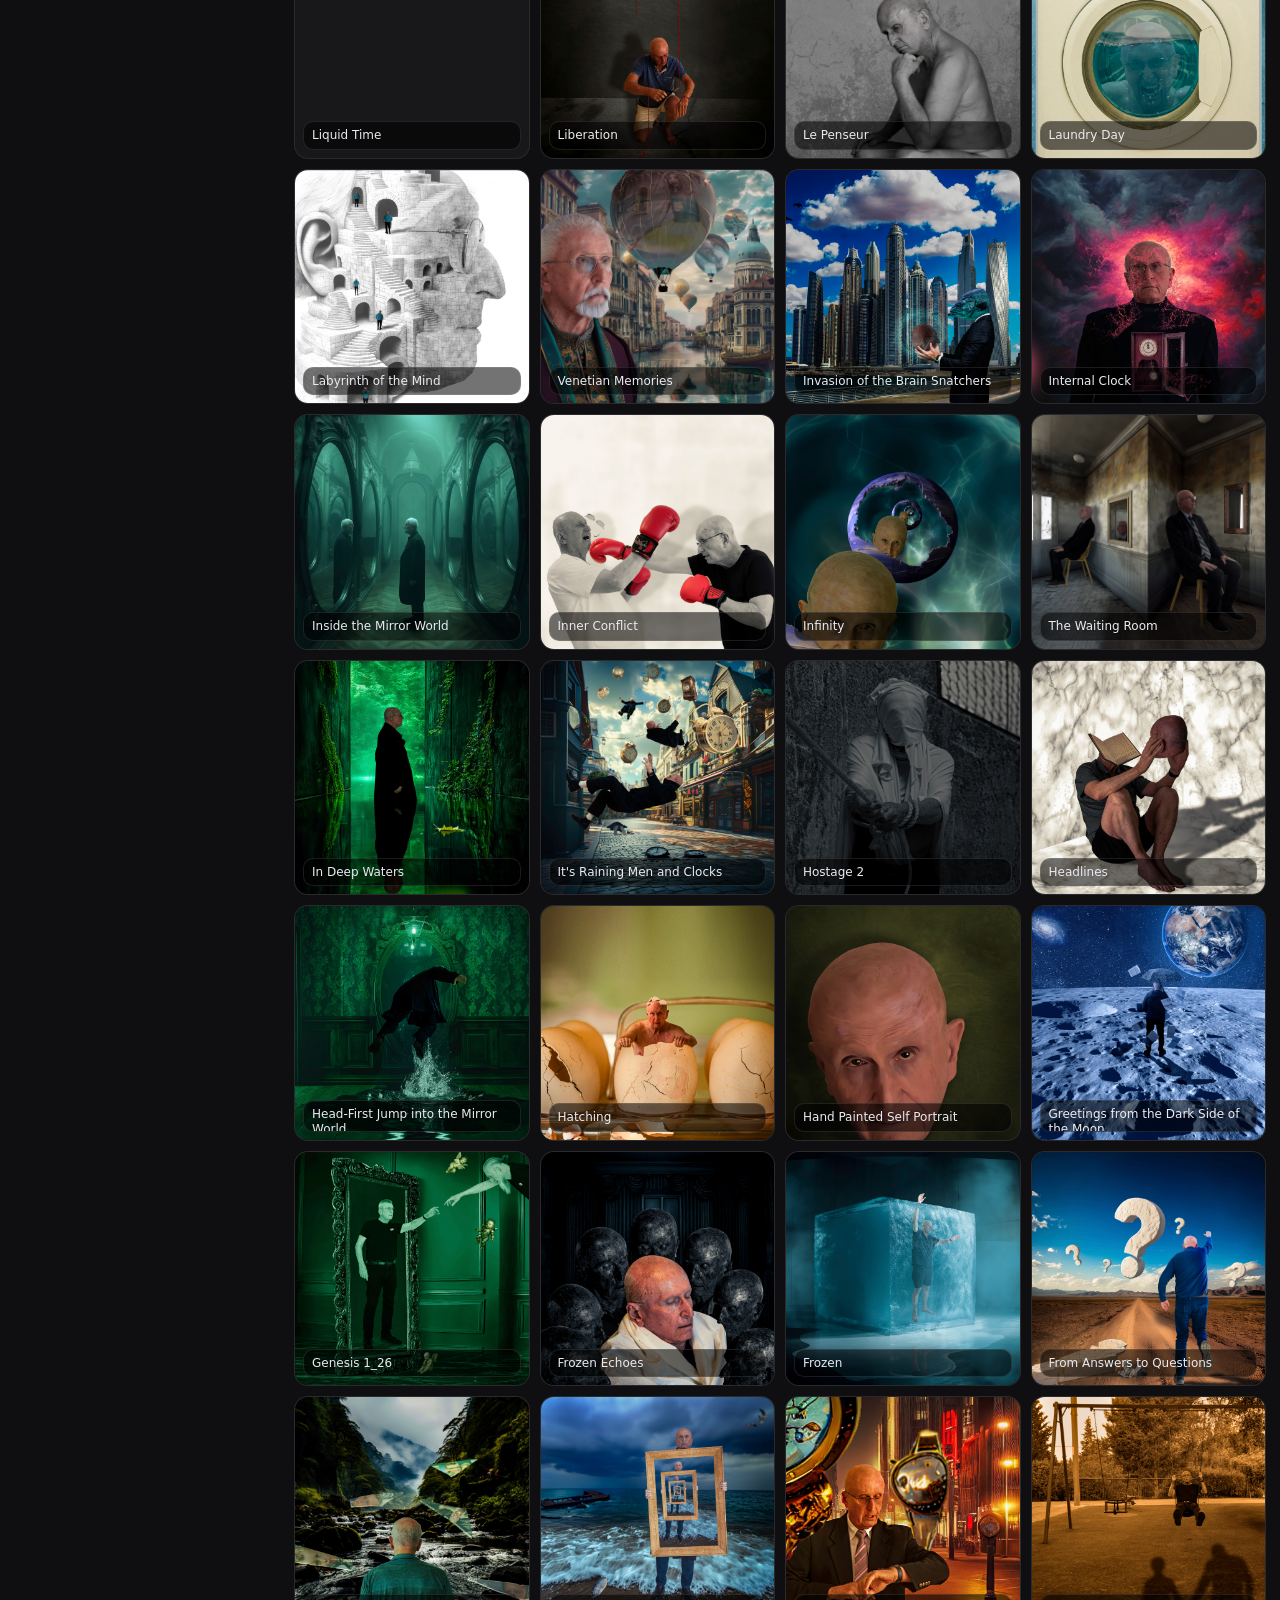
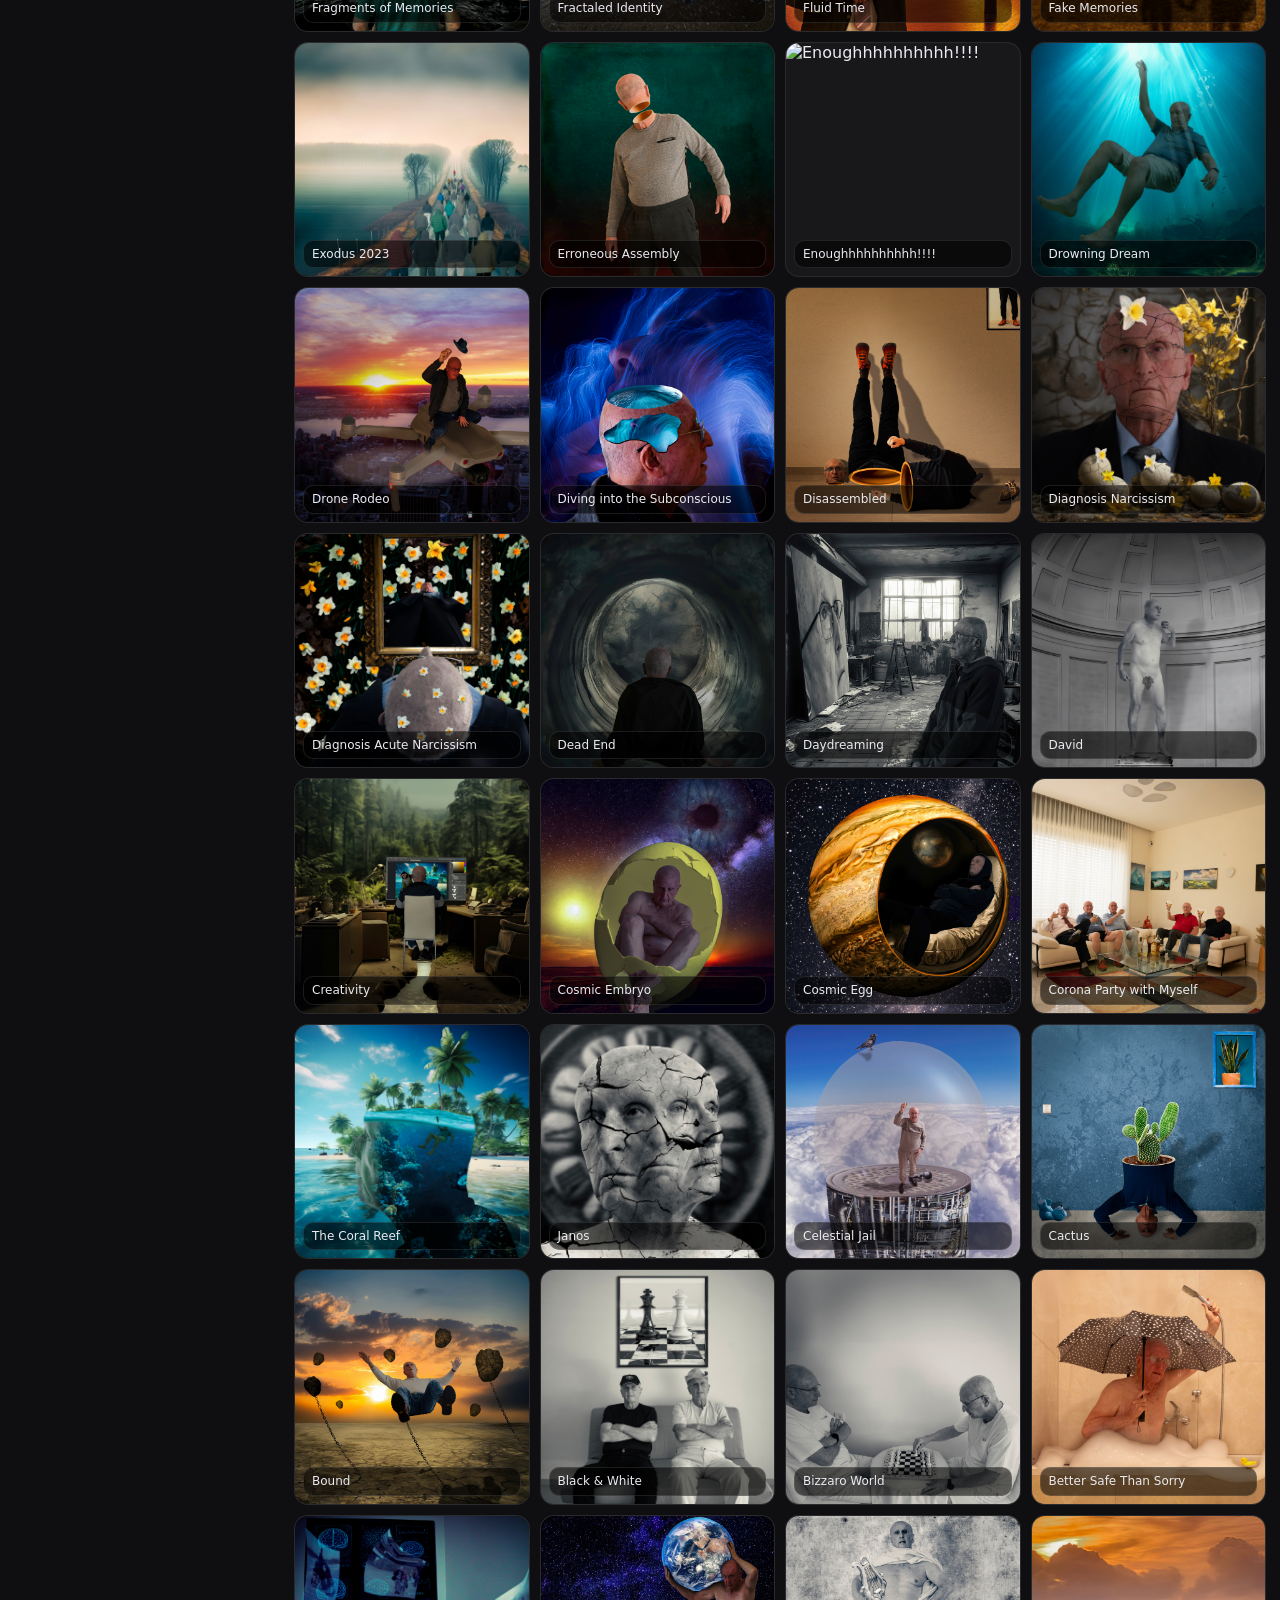
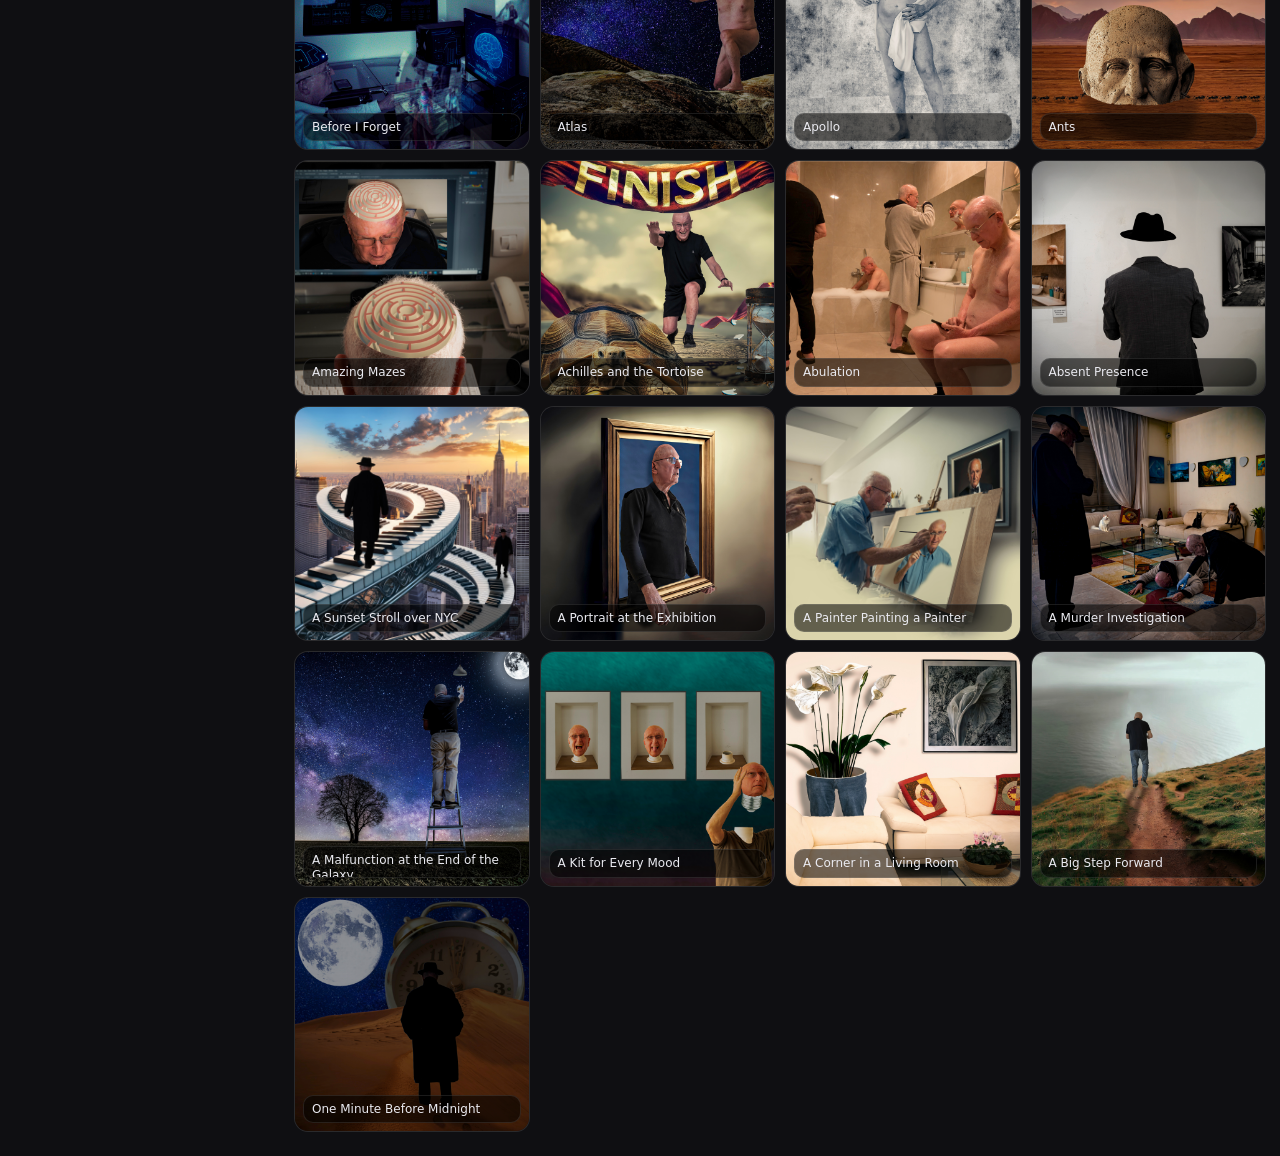
==== commit 634d9e6b: "Use teaser in lightbox" ====
--- a/index.html
+++ b/index.html
@@ -51,6 +51,7 @@
       <div class="lightboxInner">
         <img id="lightboxImg" class="lightboxImg" alt="" />
         <div id="lightboxTitle" class="lightboxTitle"></div>
+        <div id="lightboxDesc" class="lightboxDesc"></div>
       </div>
     </div>
 
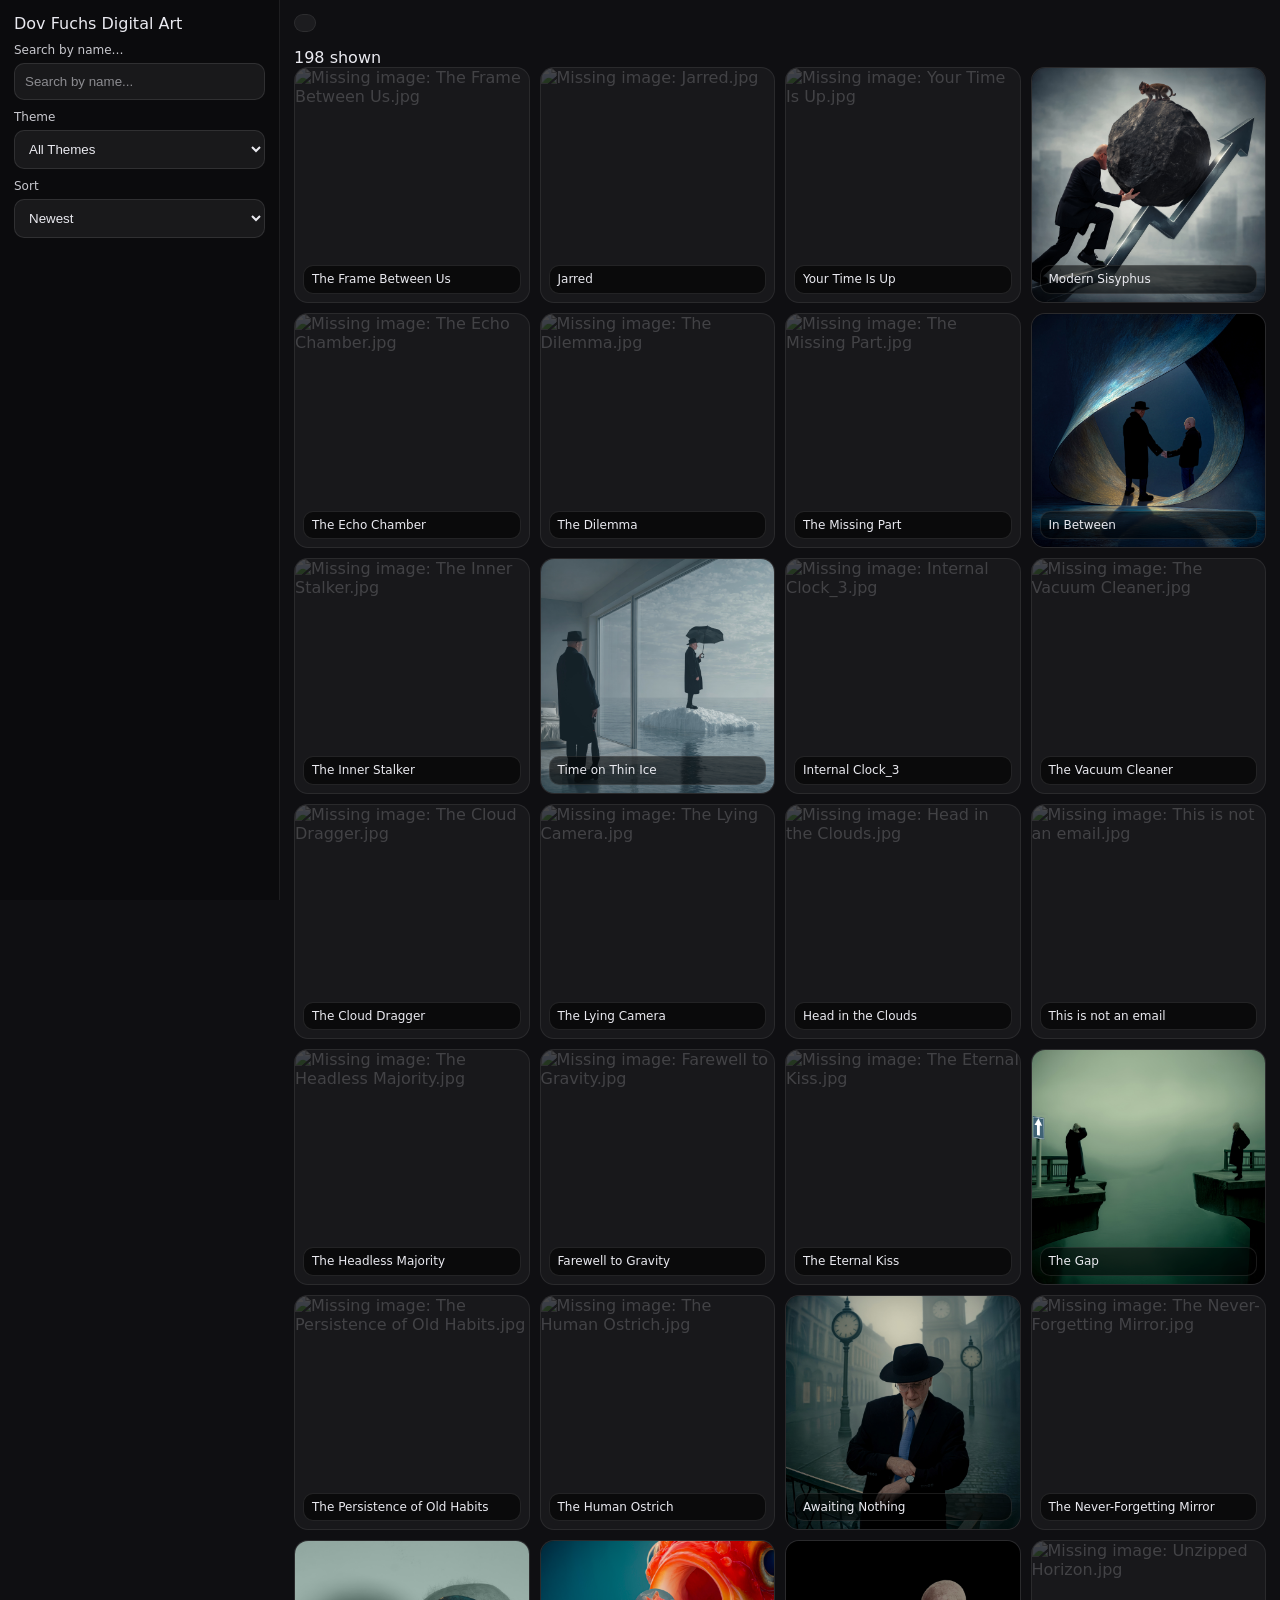
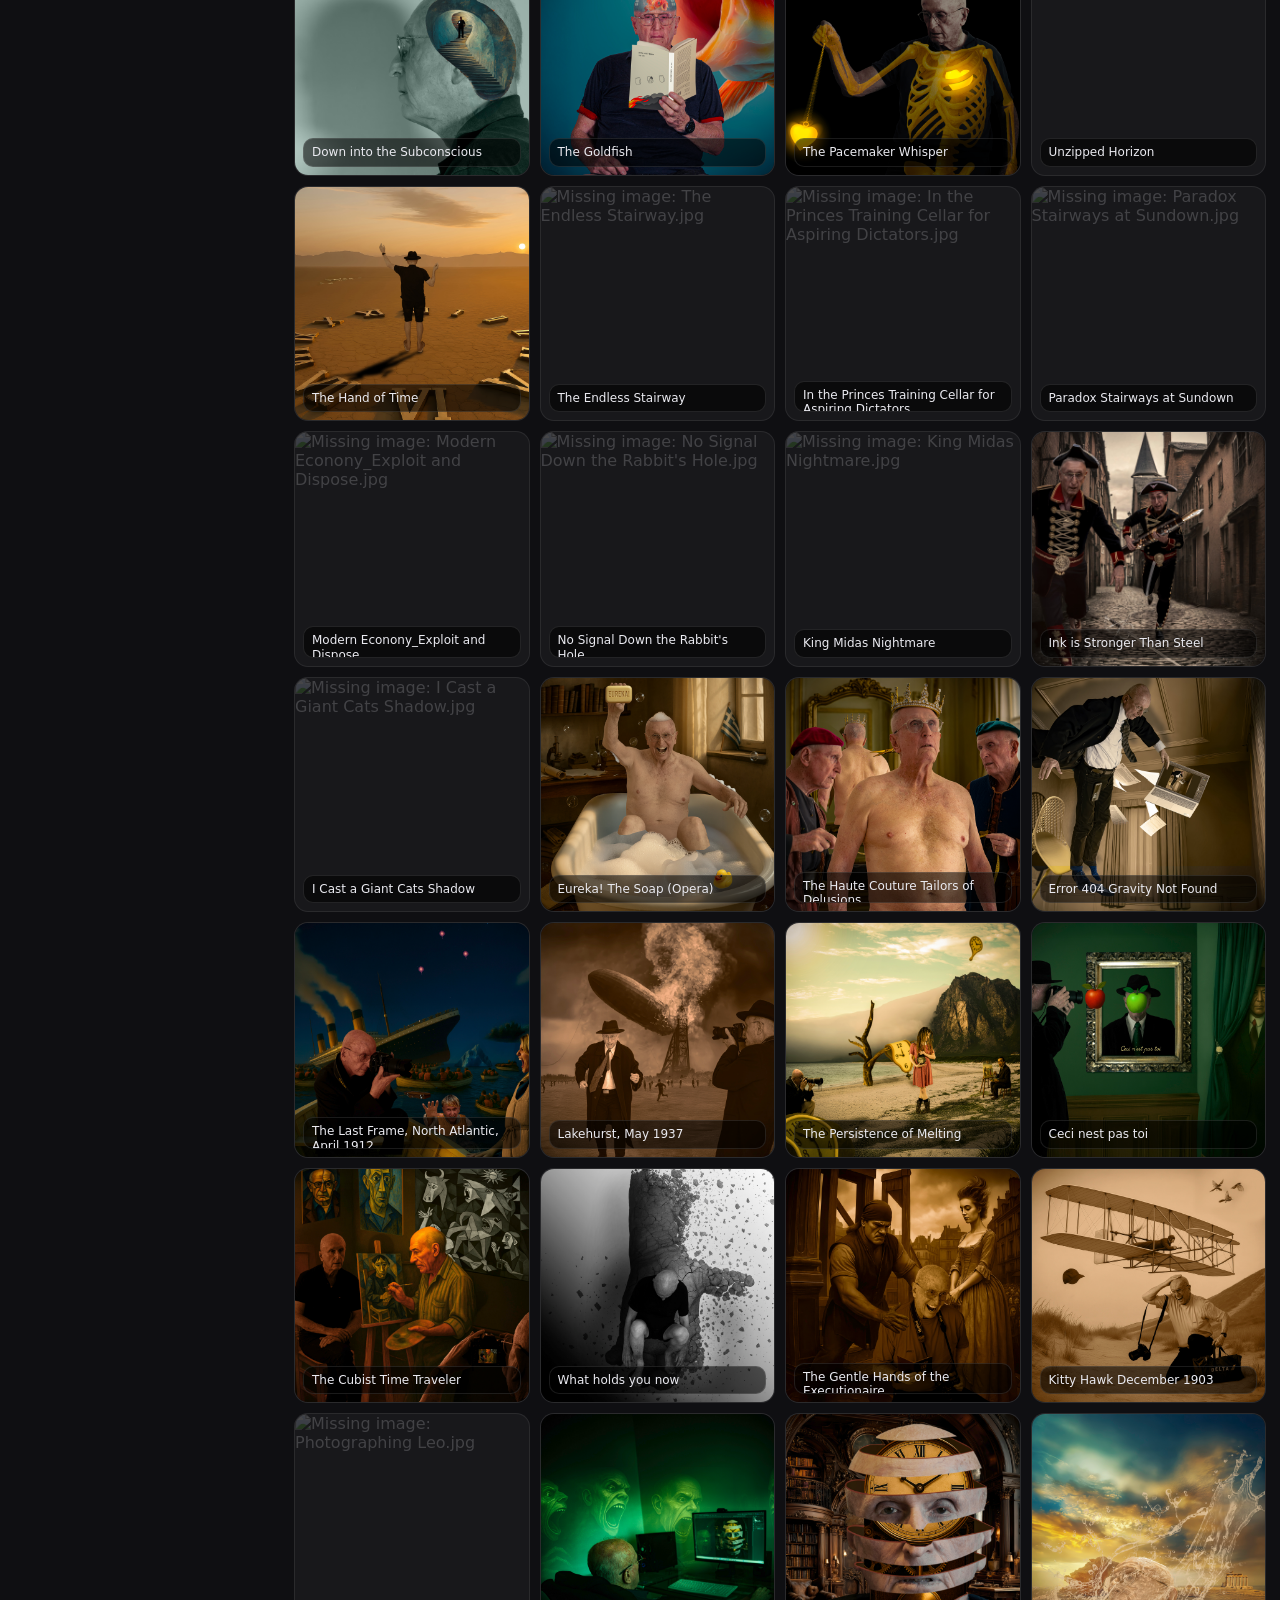
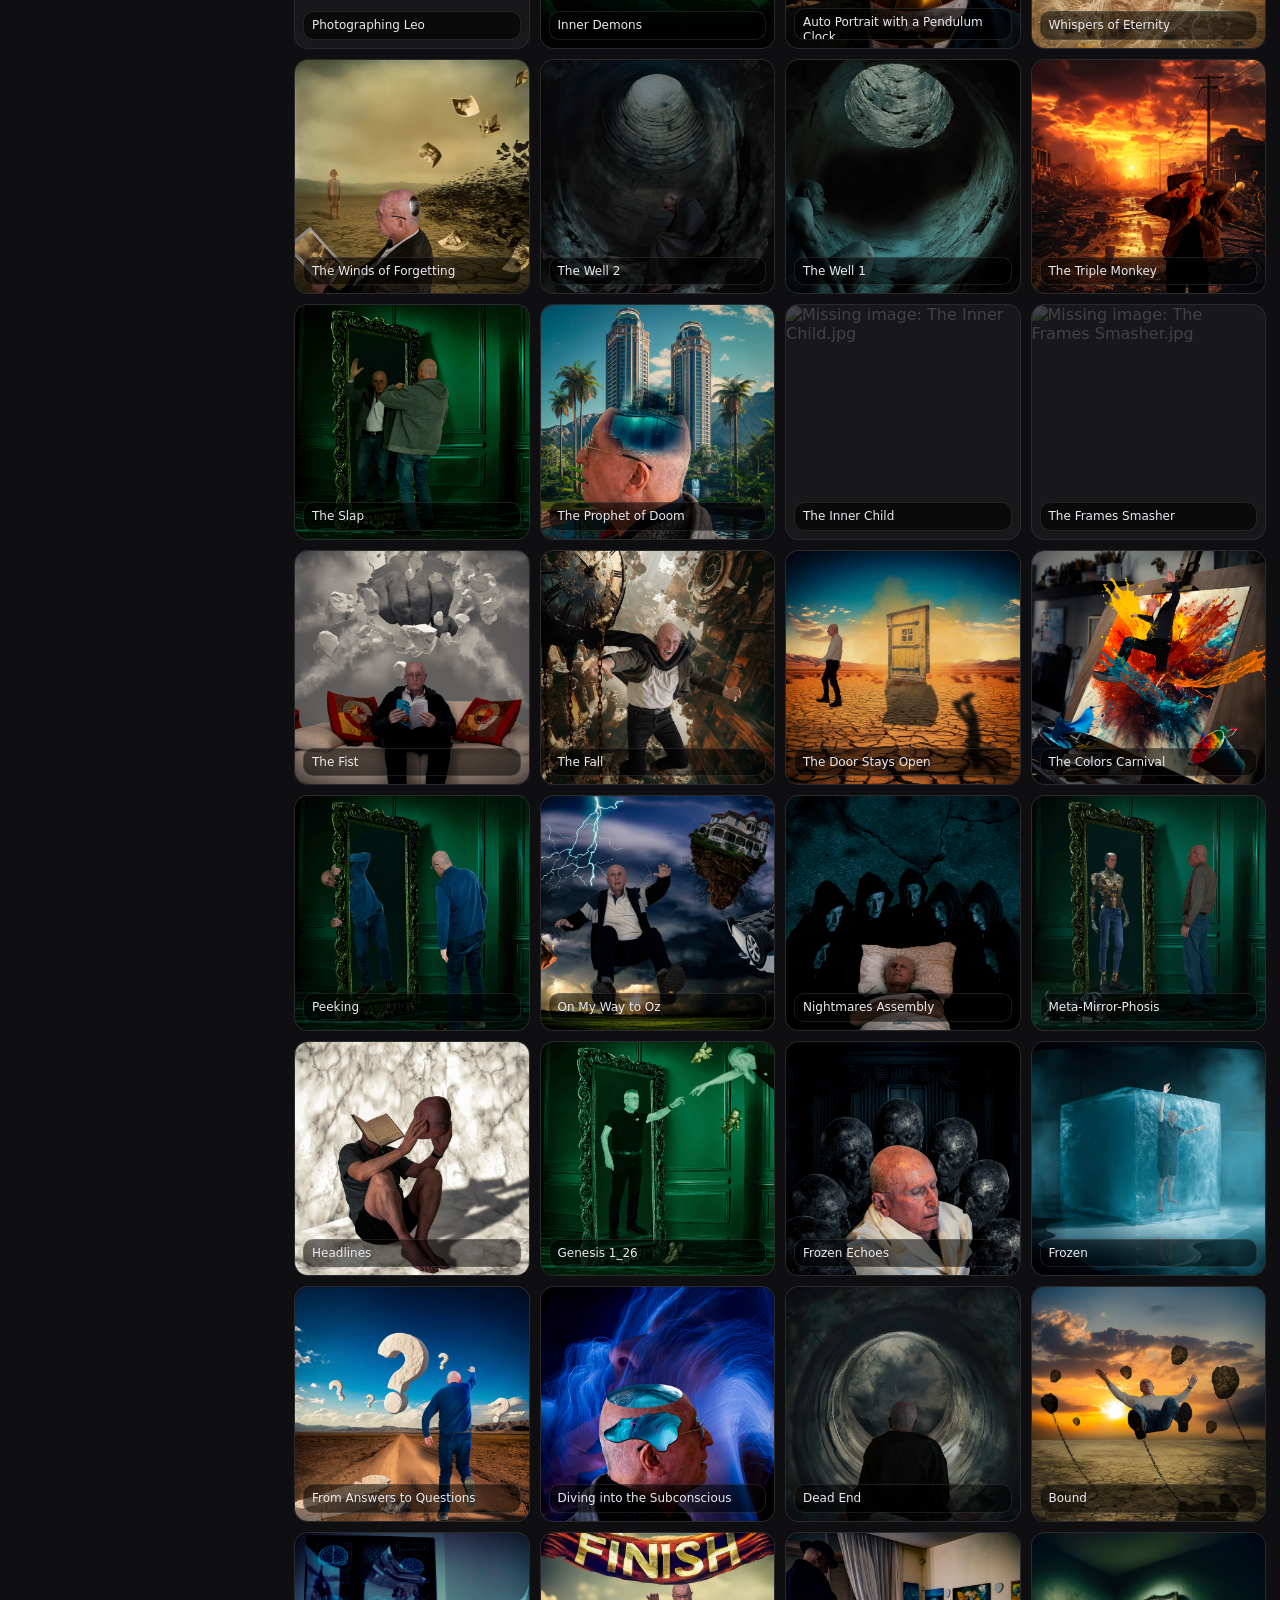
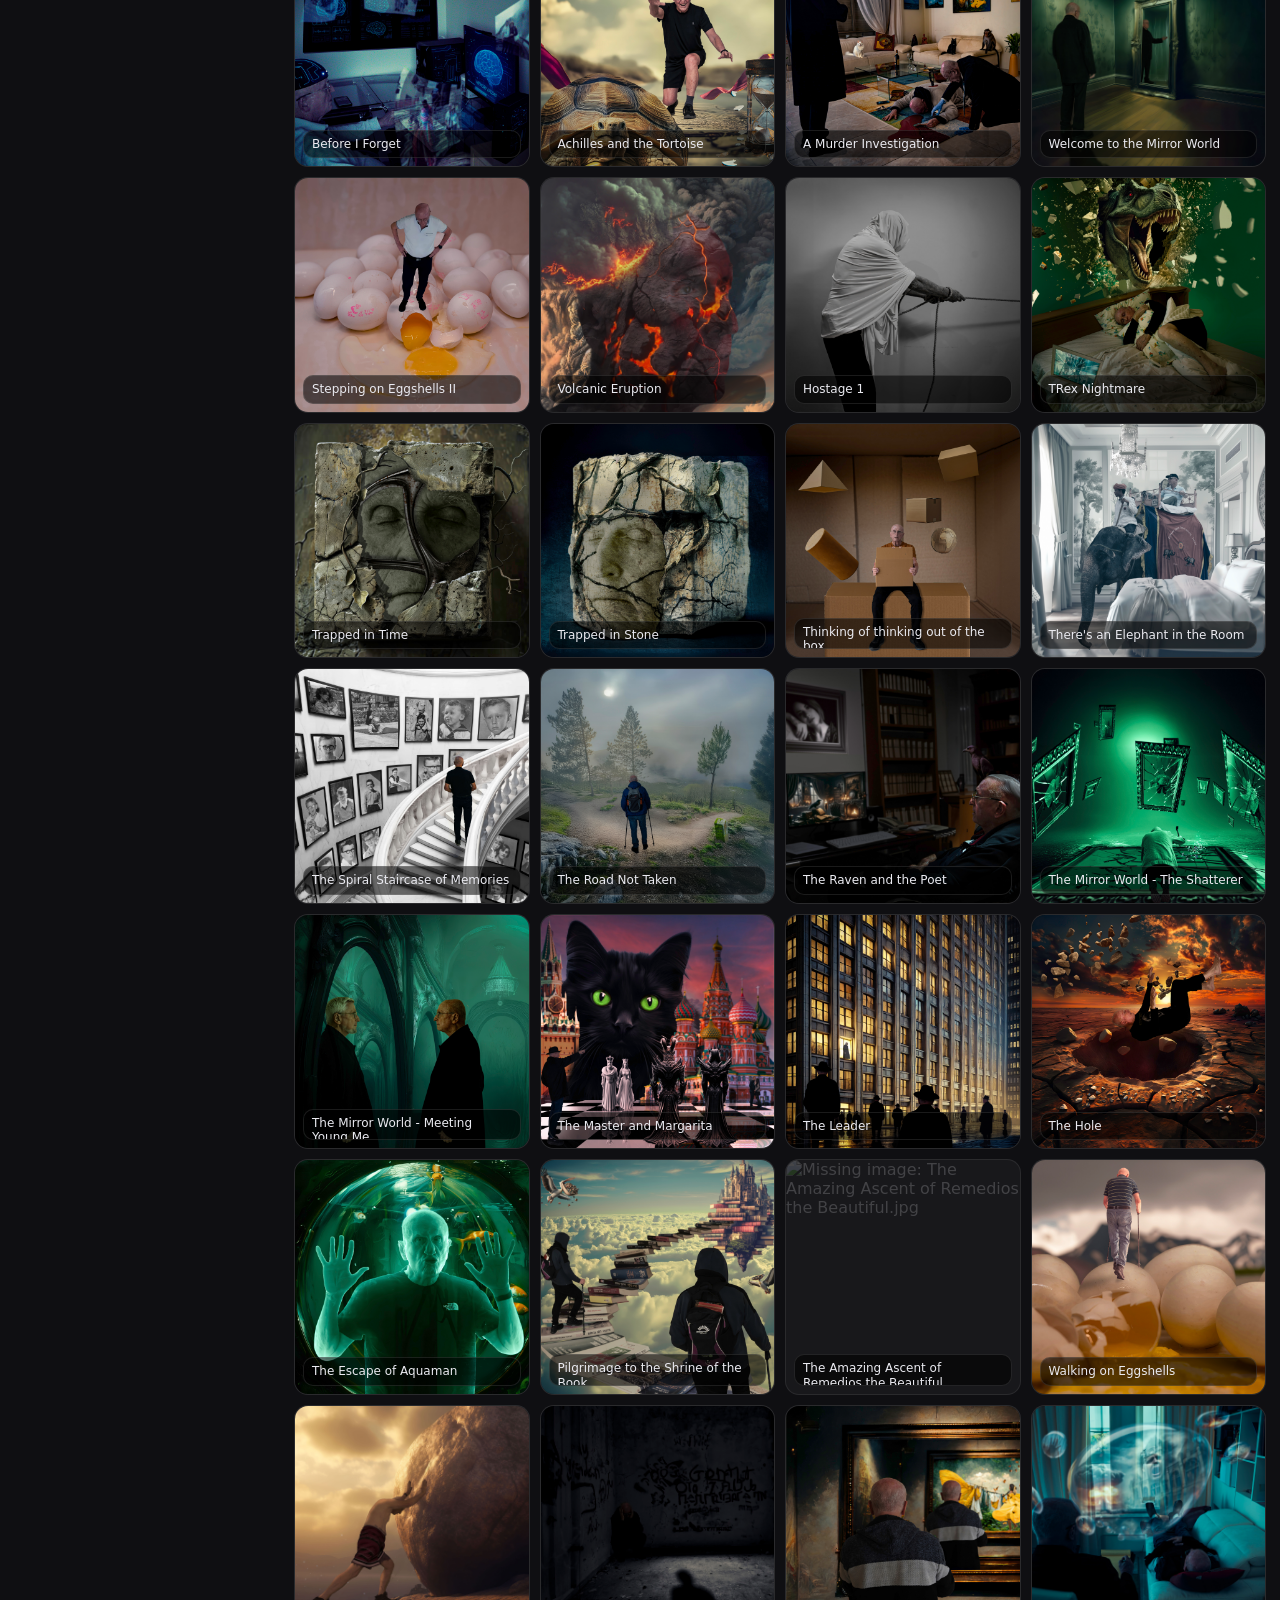
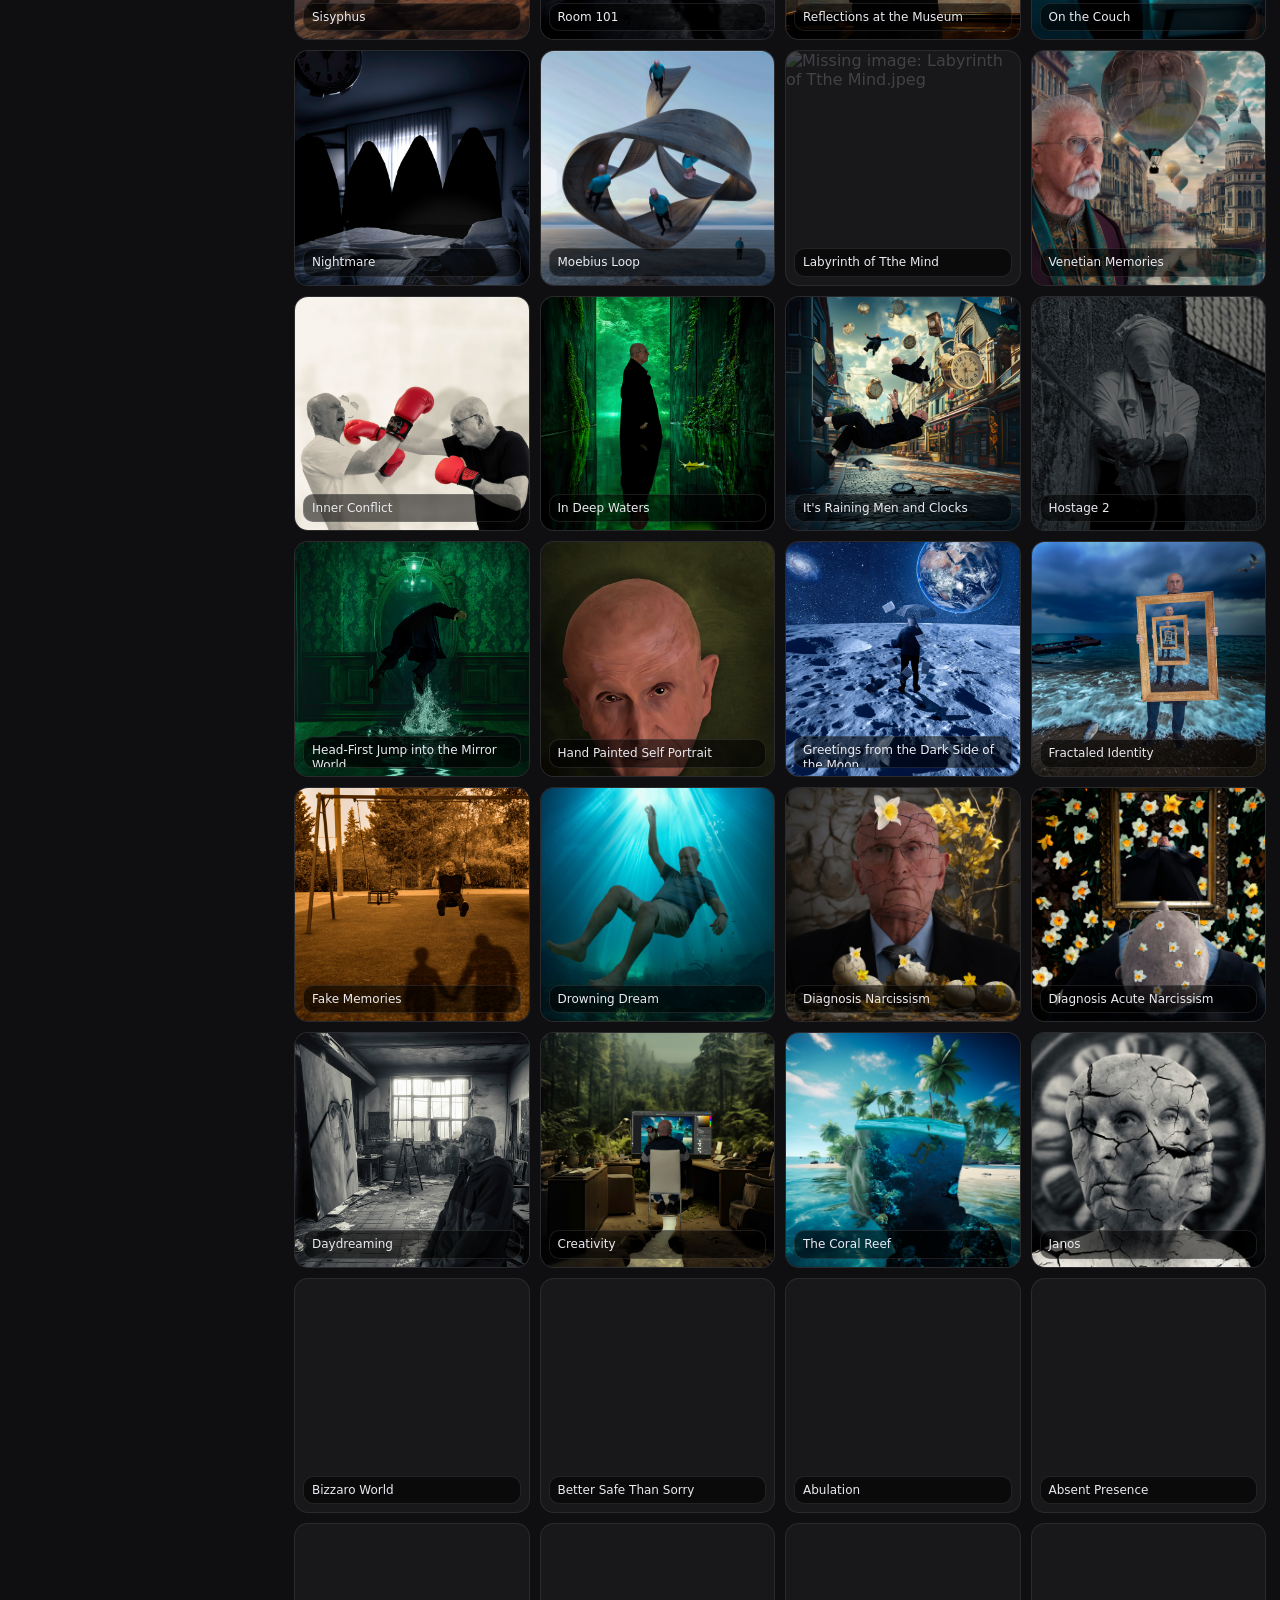
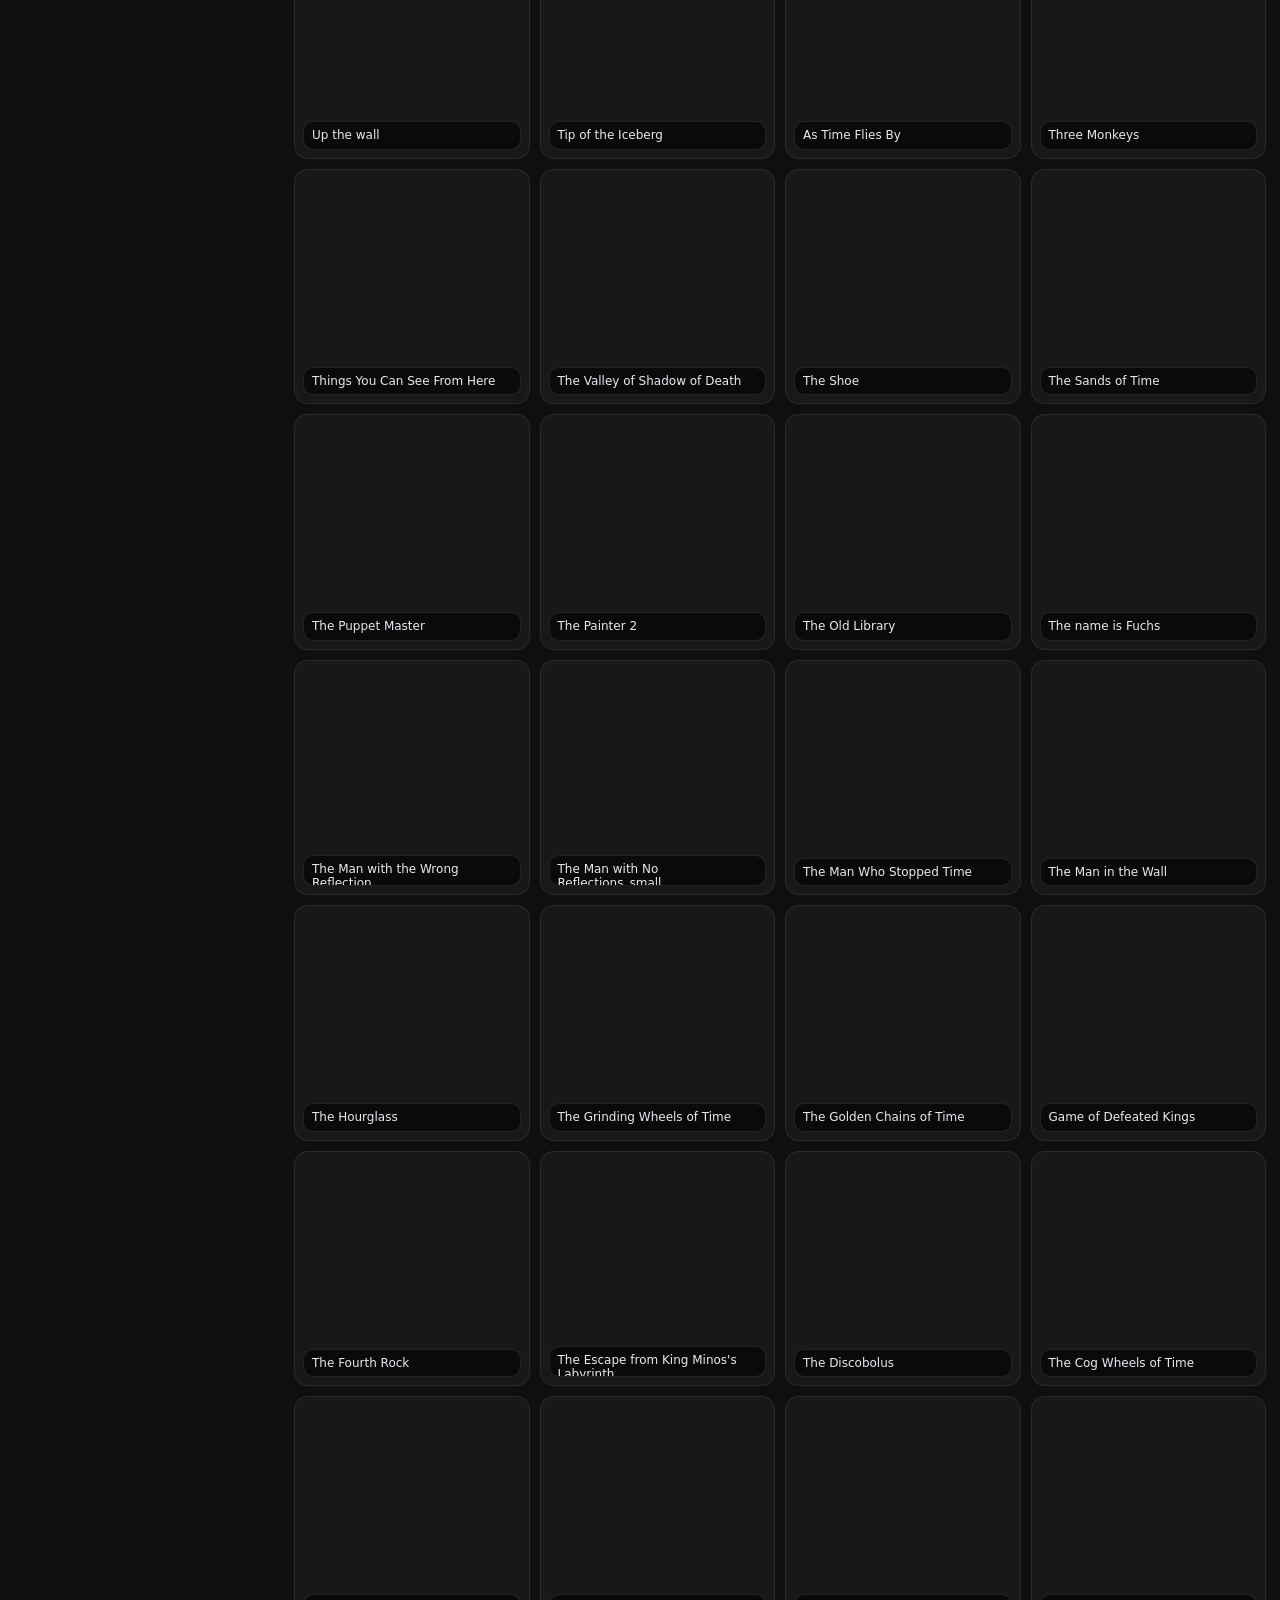
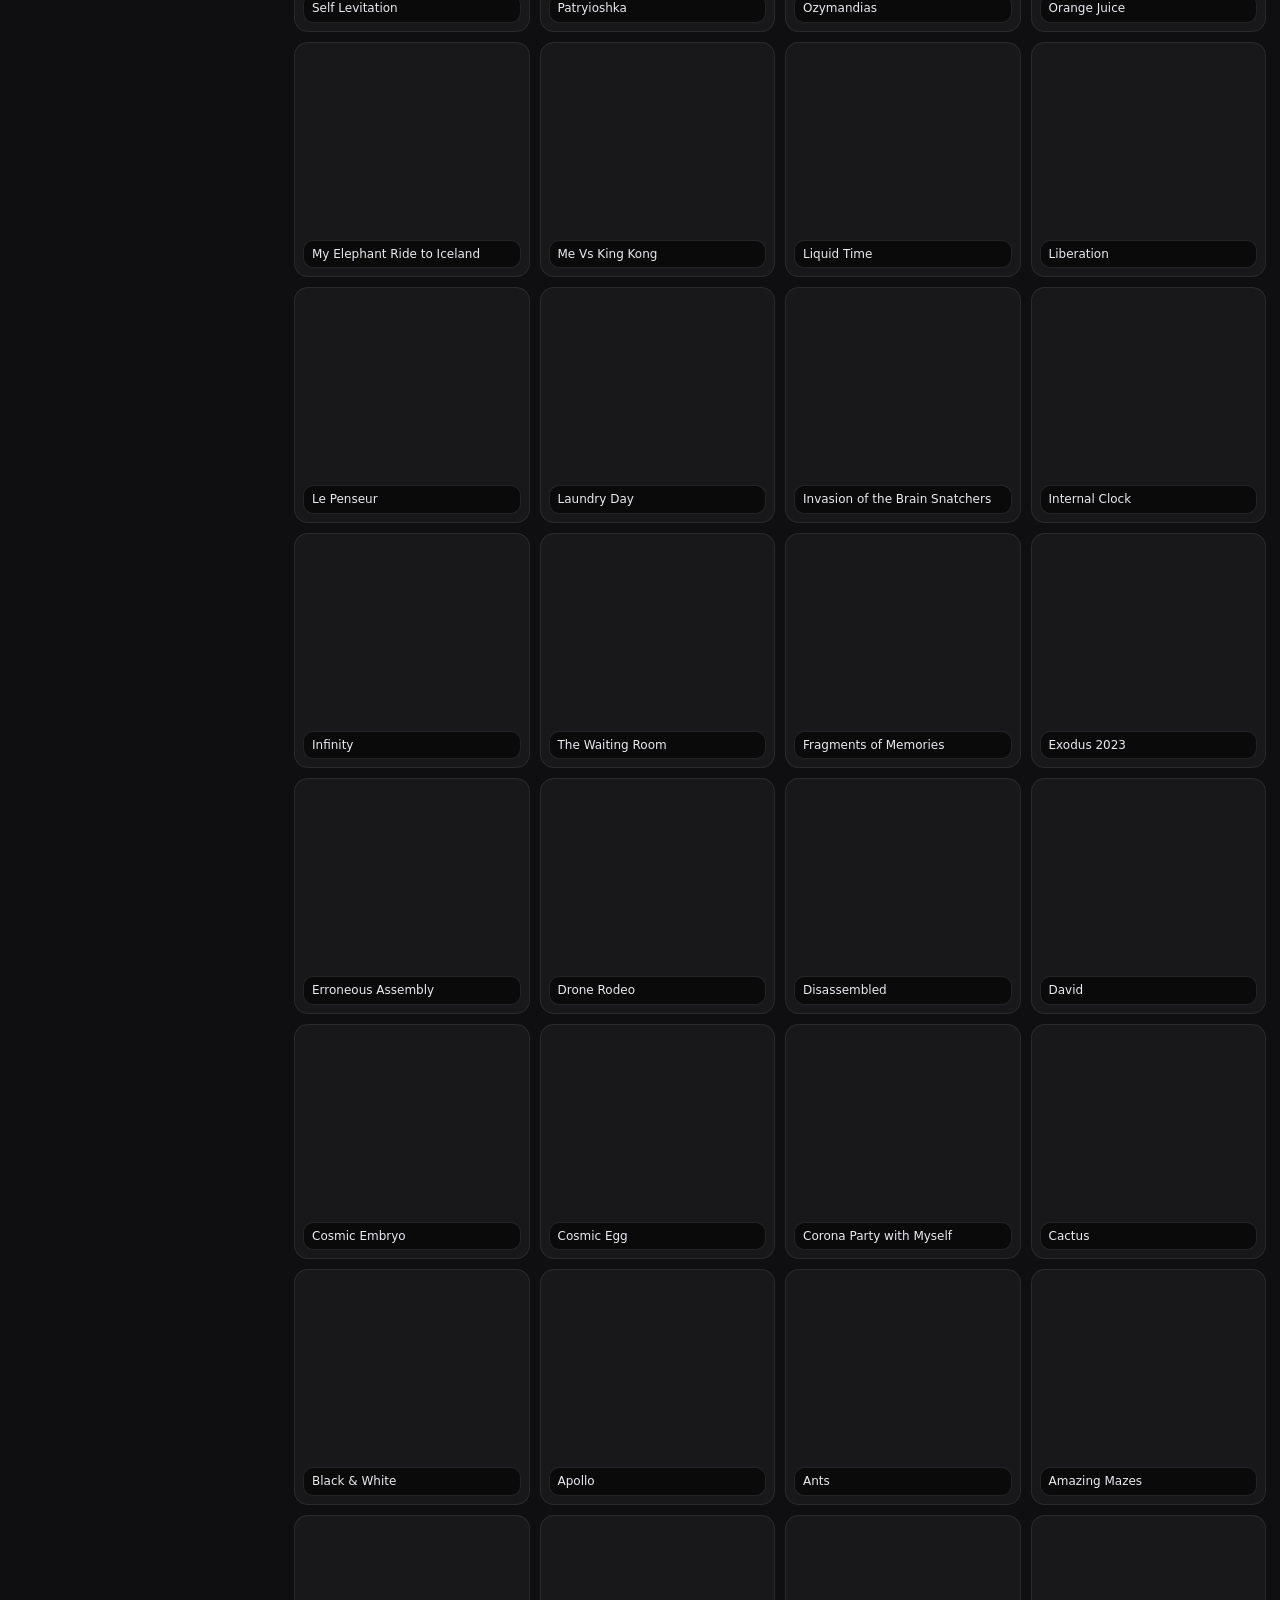
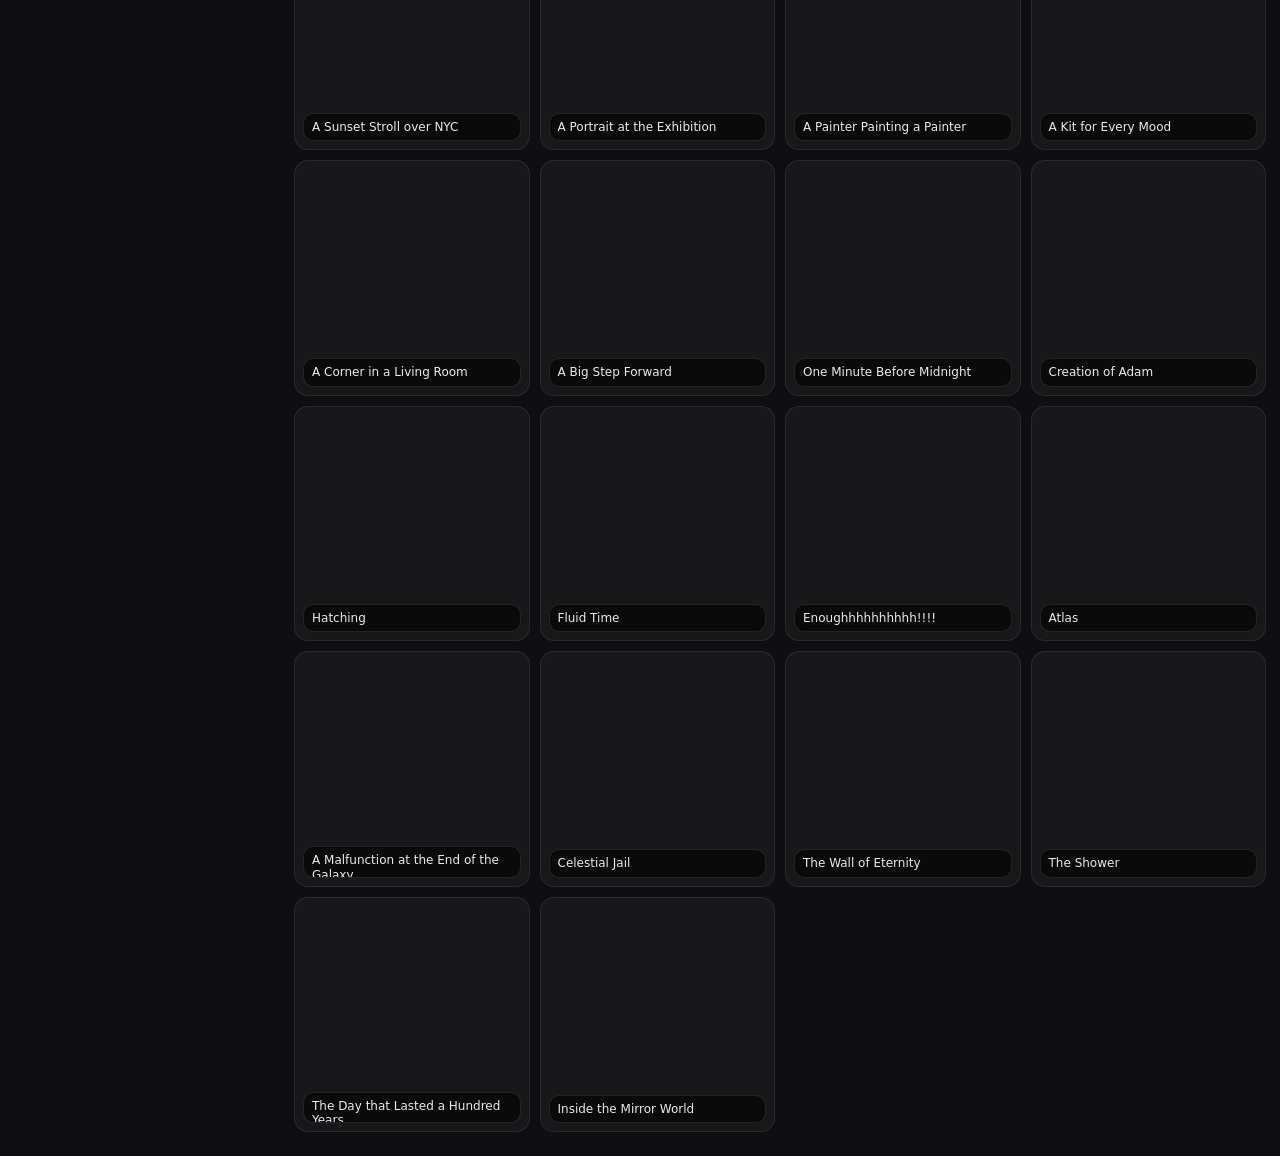
==== commit a4d266a7: "Fix JSON compatibility and update image data" ====
--- a/index.html
+++ b/index.html
@@ -51,7 +51,6 @@
       <div class="lightboxInner">
         <img id="lightboxImg" class="lightboxImg" alt="" />
         <div id="lightboxTitle" class="lightboxTitle"></div>
-        <div id="lightboxDesc" class="lightboxDesc"></div>
       </div>
     </div>
 
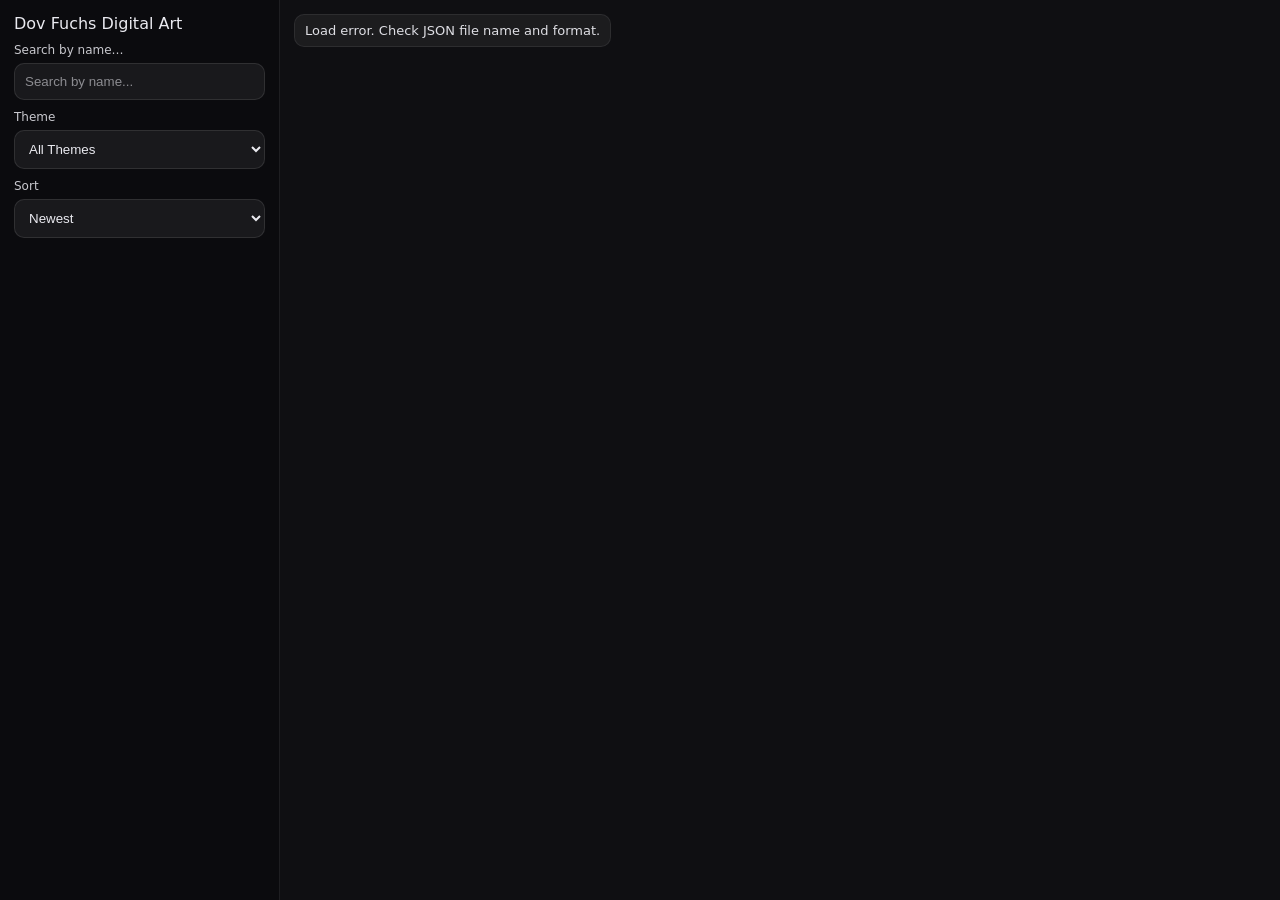
==== commit e142d8e4: "Recreate clean index.html" ====
--- a/index.html
+++ b/index.html
@@ -5,6 +5,7 @@
     <meta name="viewport" content="width=device-width, initial-scale=1.0" />
     <title>Dov Fuchs Digital Art</title>
     <link rel="stylesheet" href="./style.css" />
+    <link rel="manifest" href="./manifest.json" />
   </head>
 
   <body>
@@ -45,7 +46,6 @@
       </main>
     </div>
 
-    <!-- Lightbox -->
     <div id="lightbox" class="lightbox" aria-hidden="true">
       <button id="lightboxClose" class="lightboxClose" aria-label="Close">×</button>
       <div class="lightboxInner">
